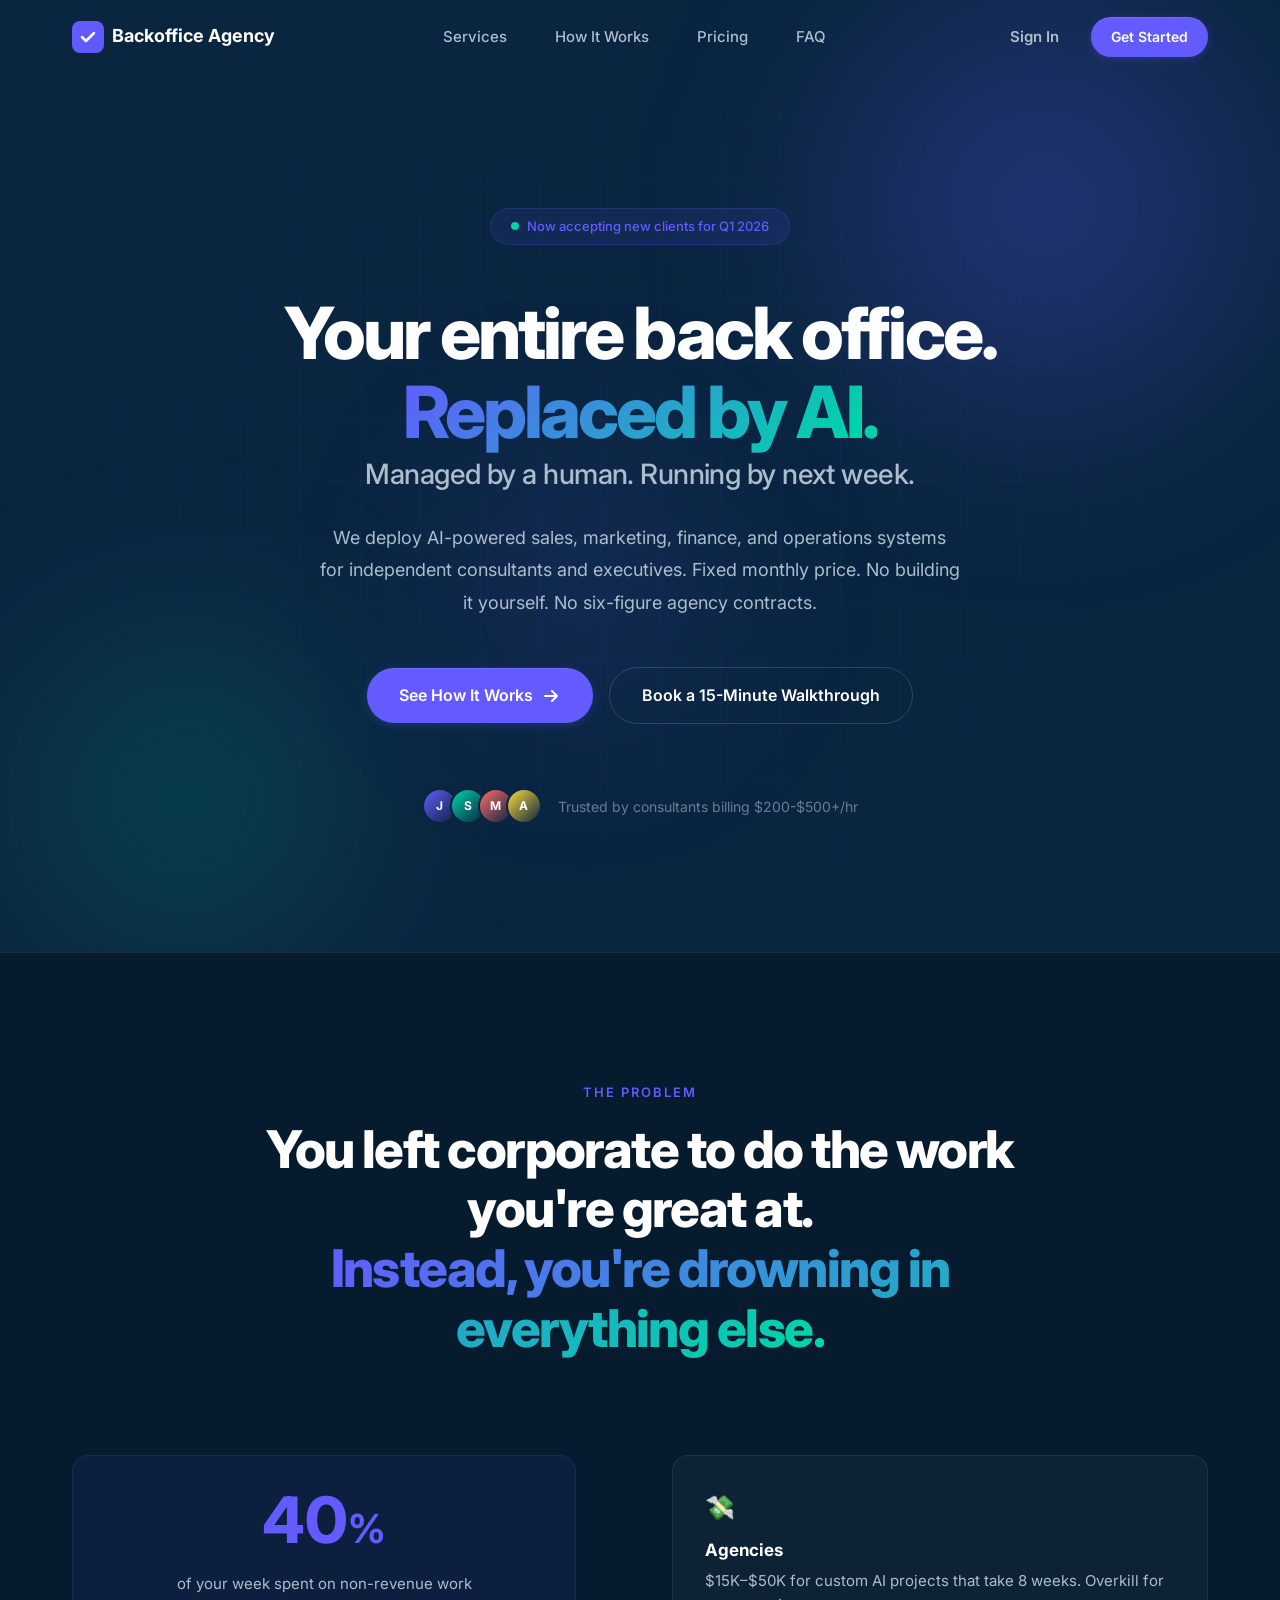
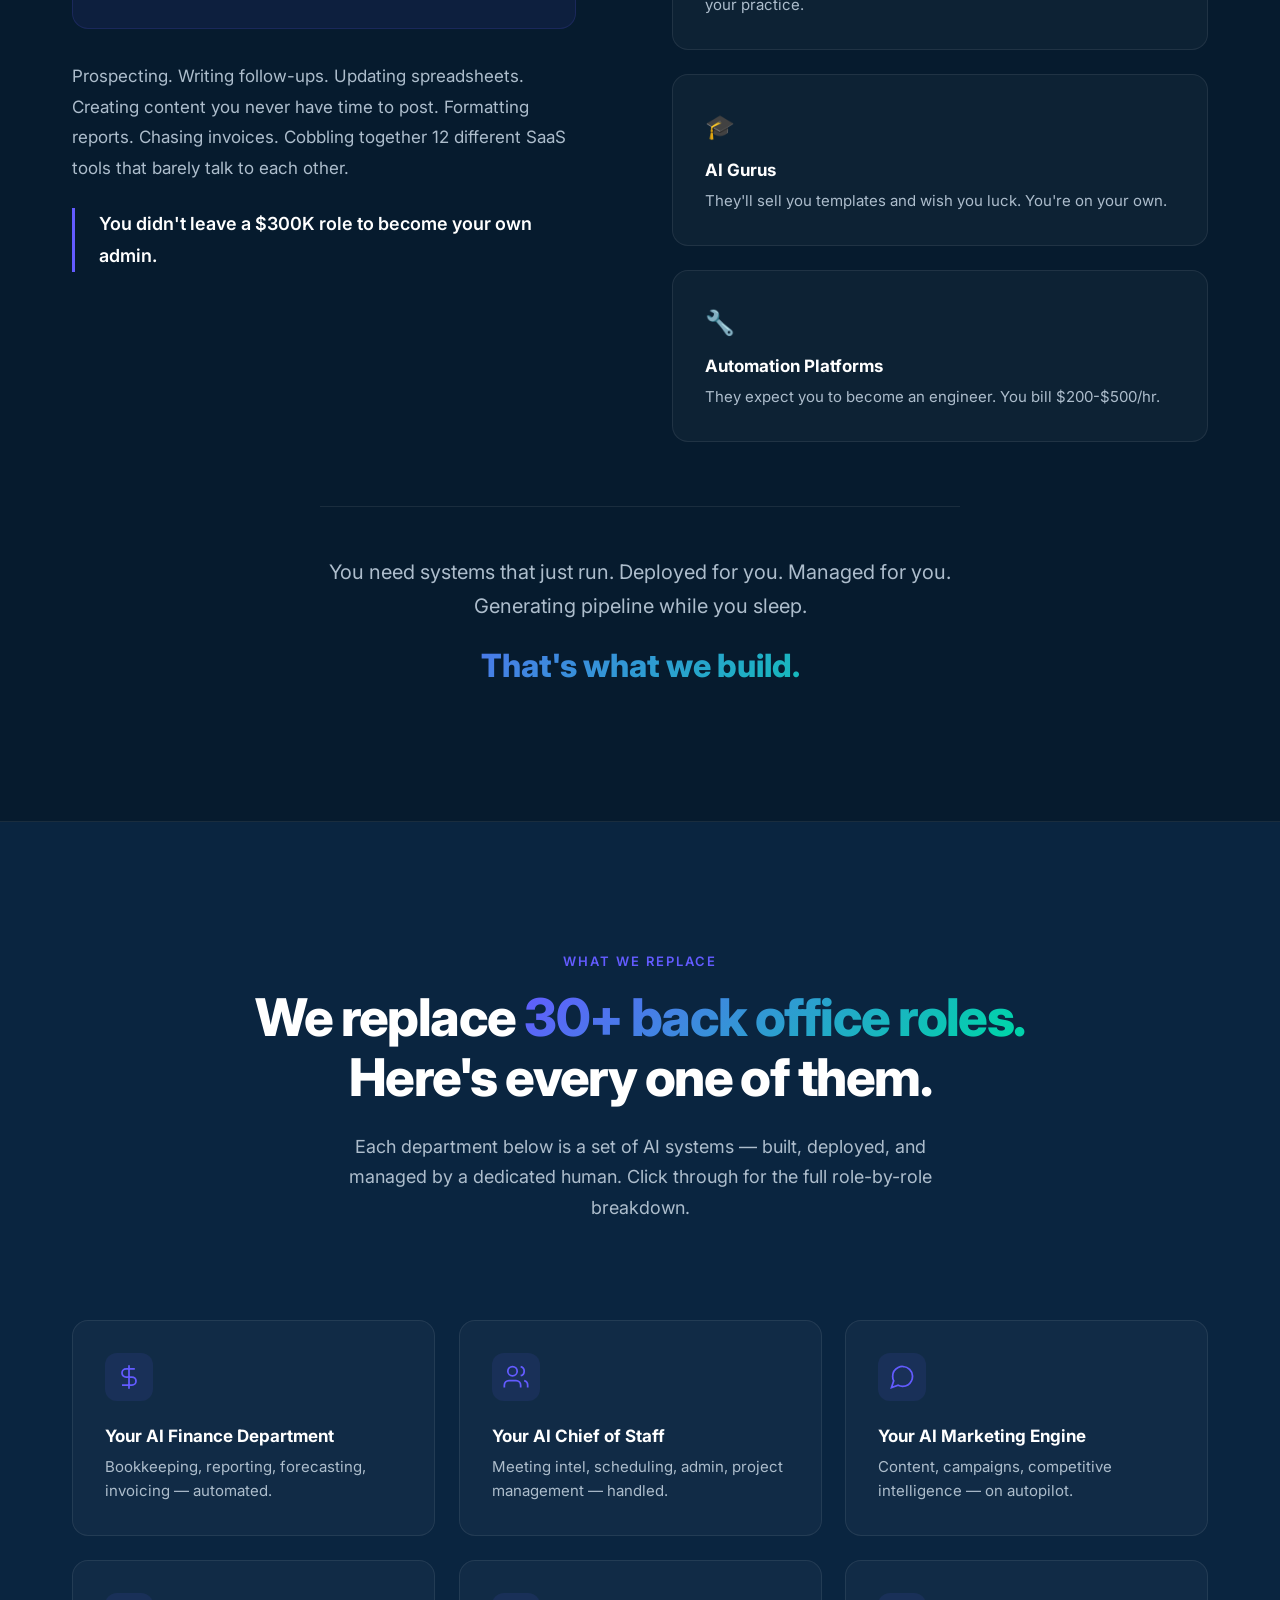
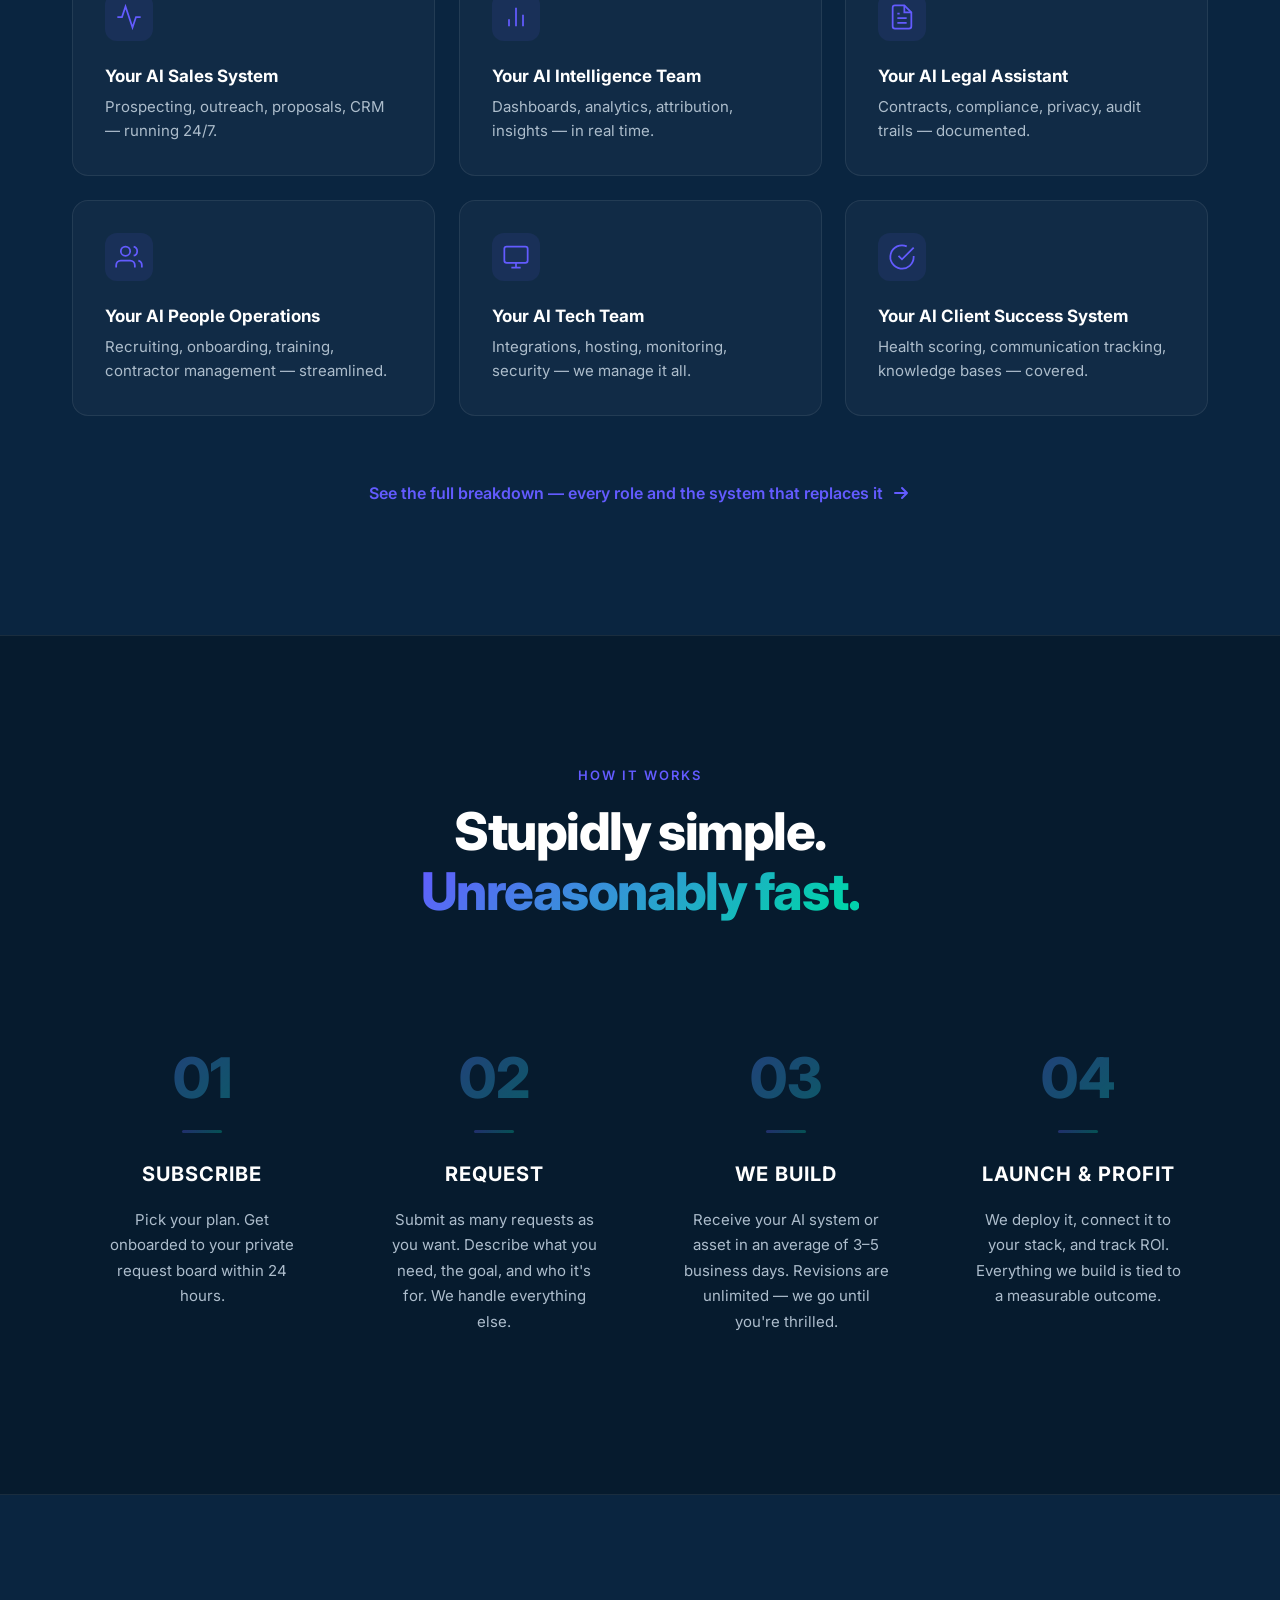
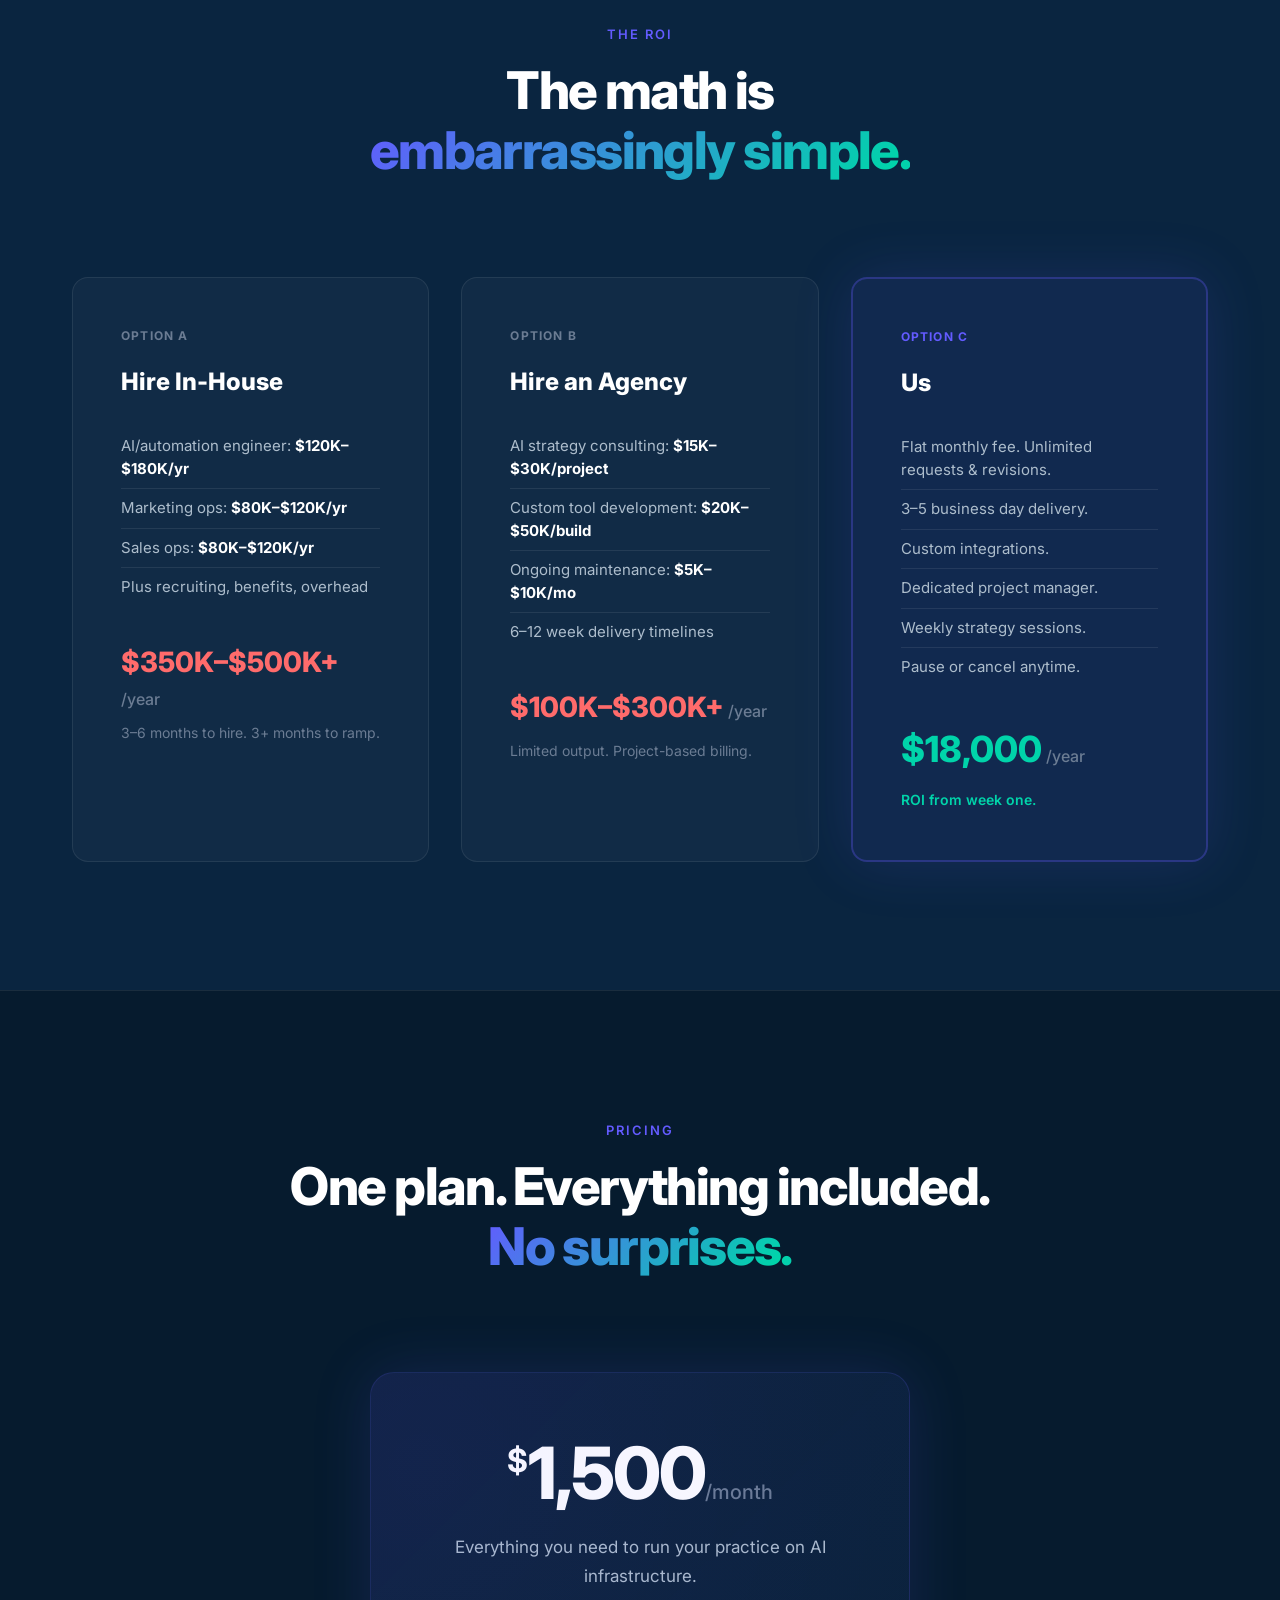
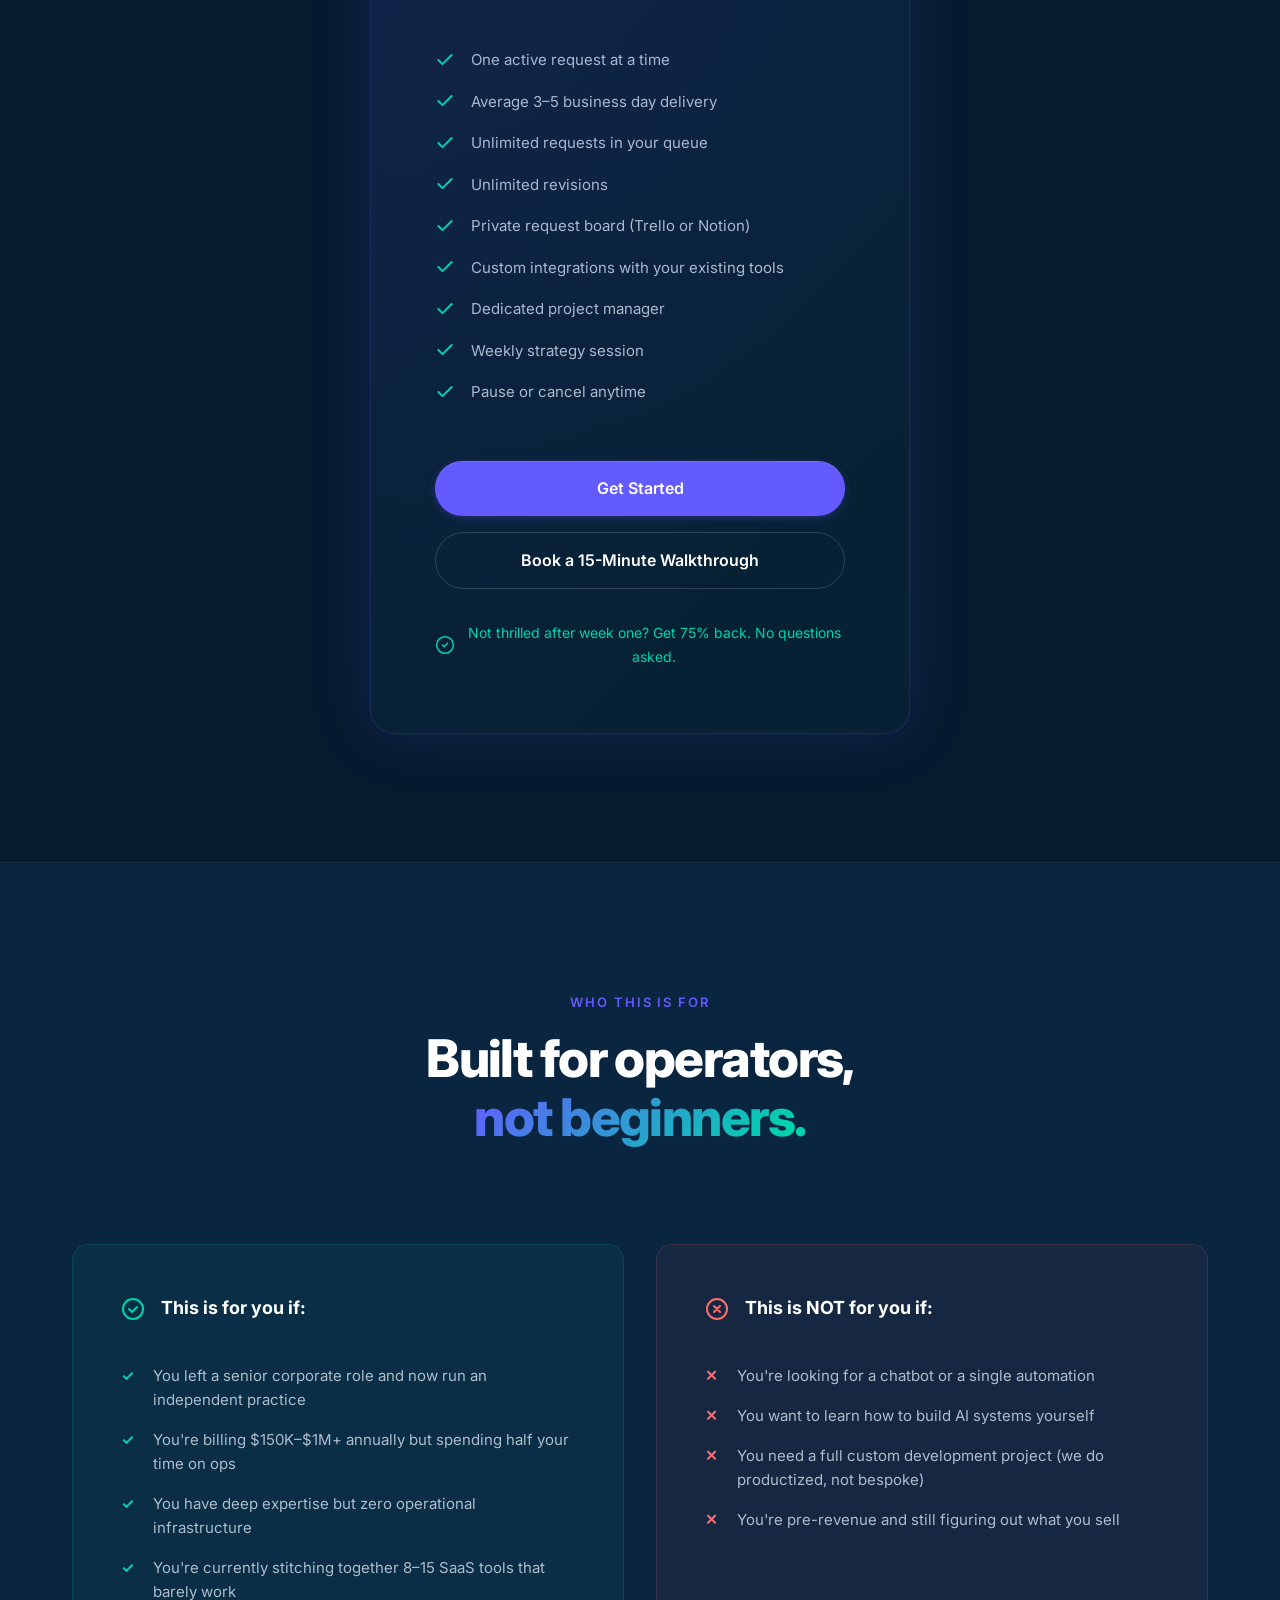
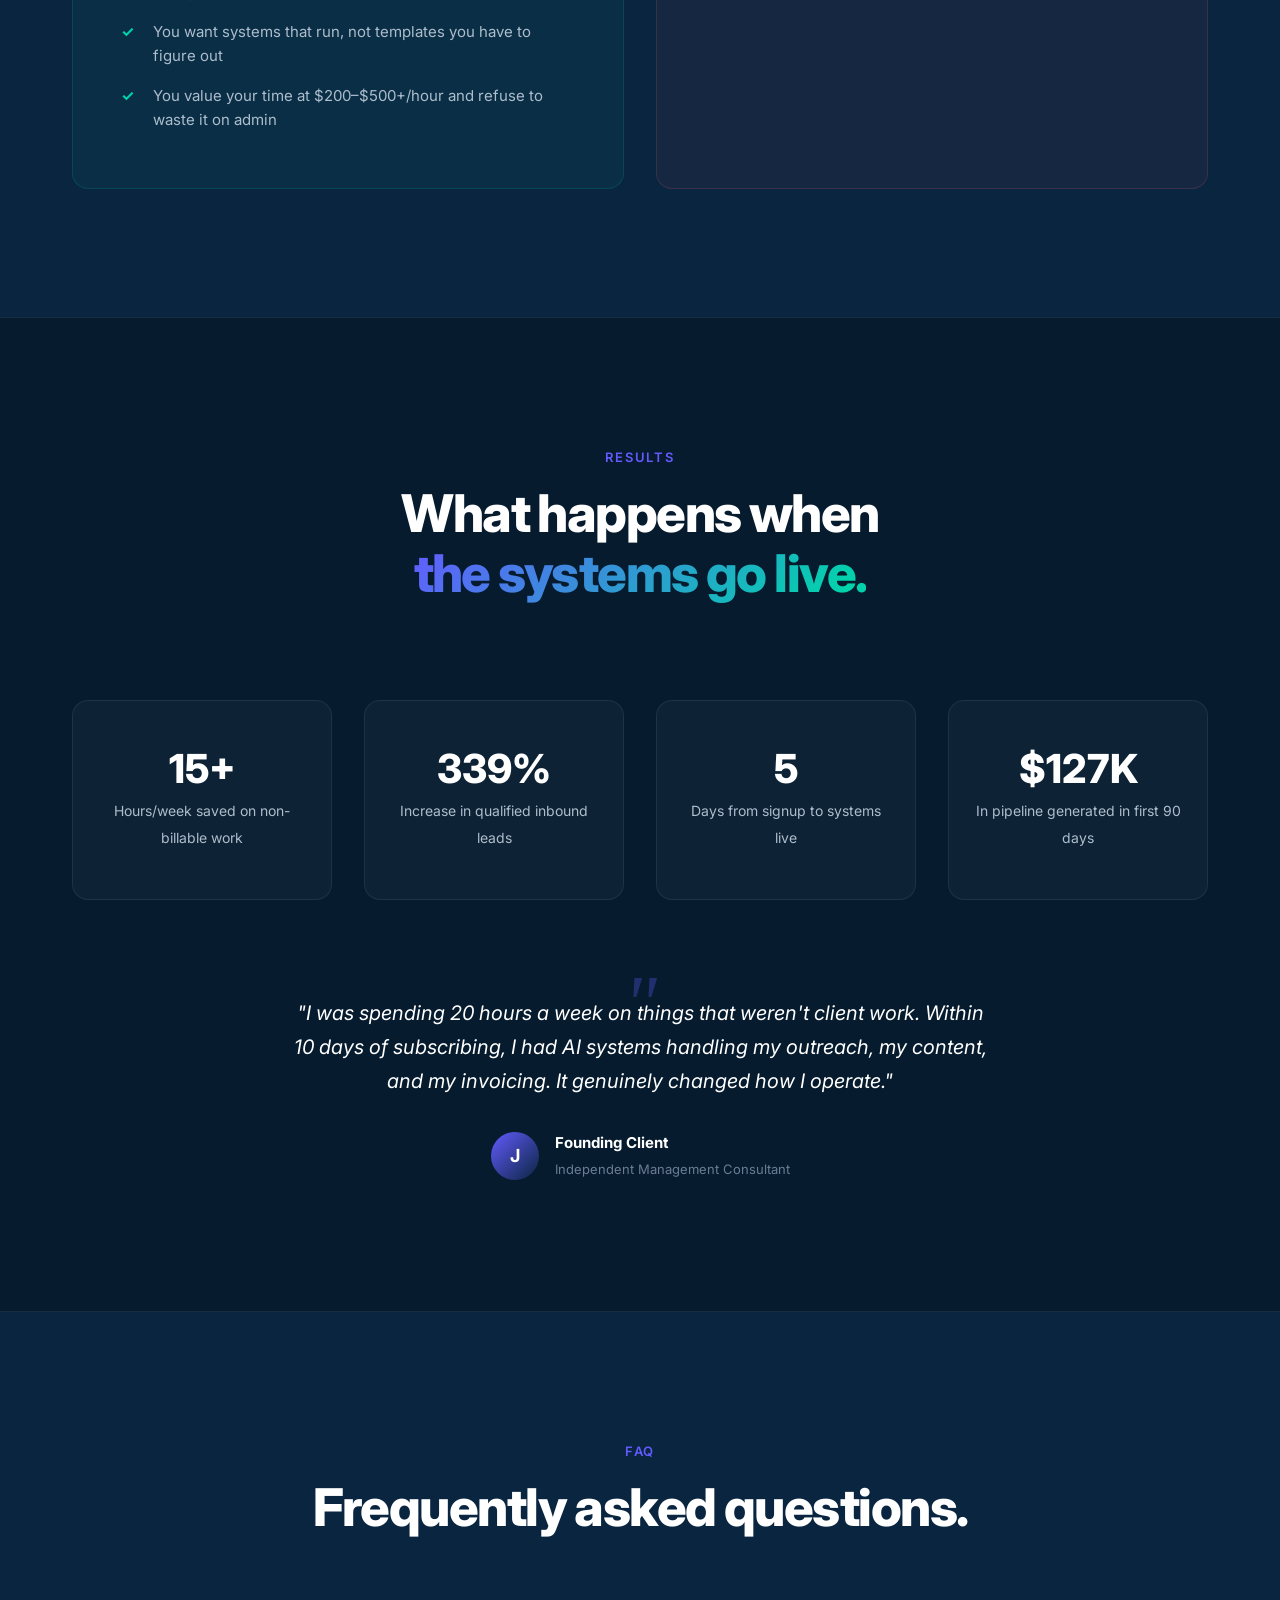
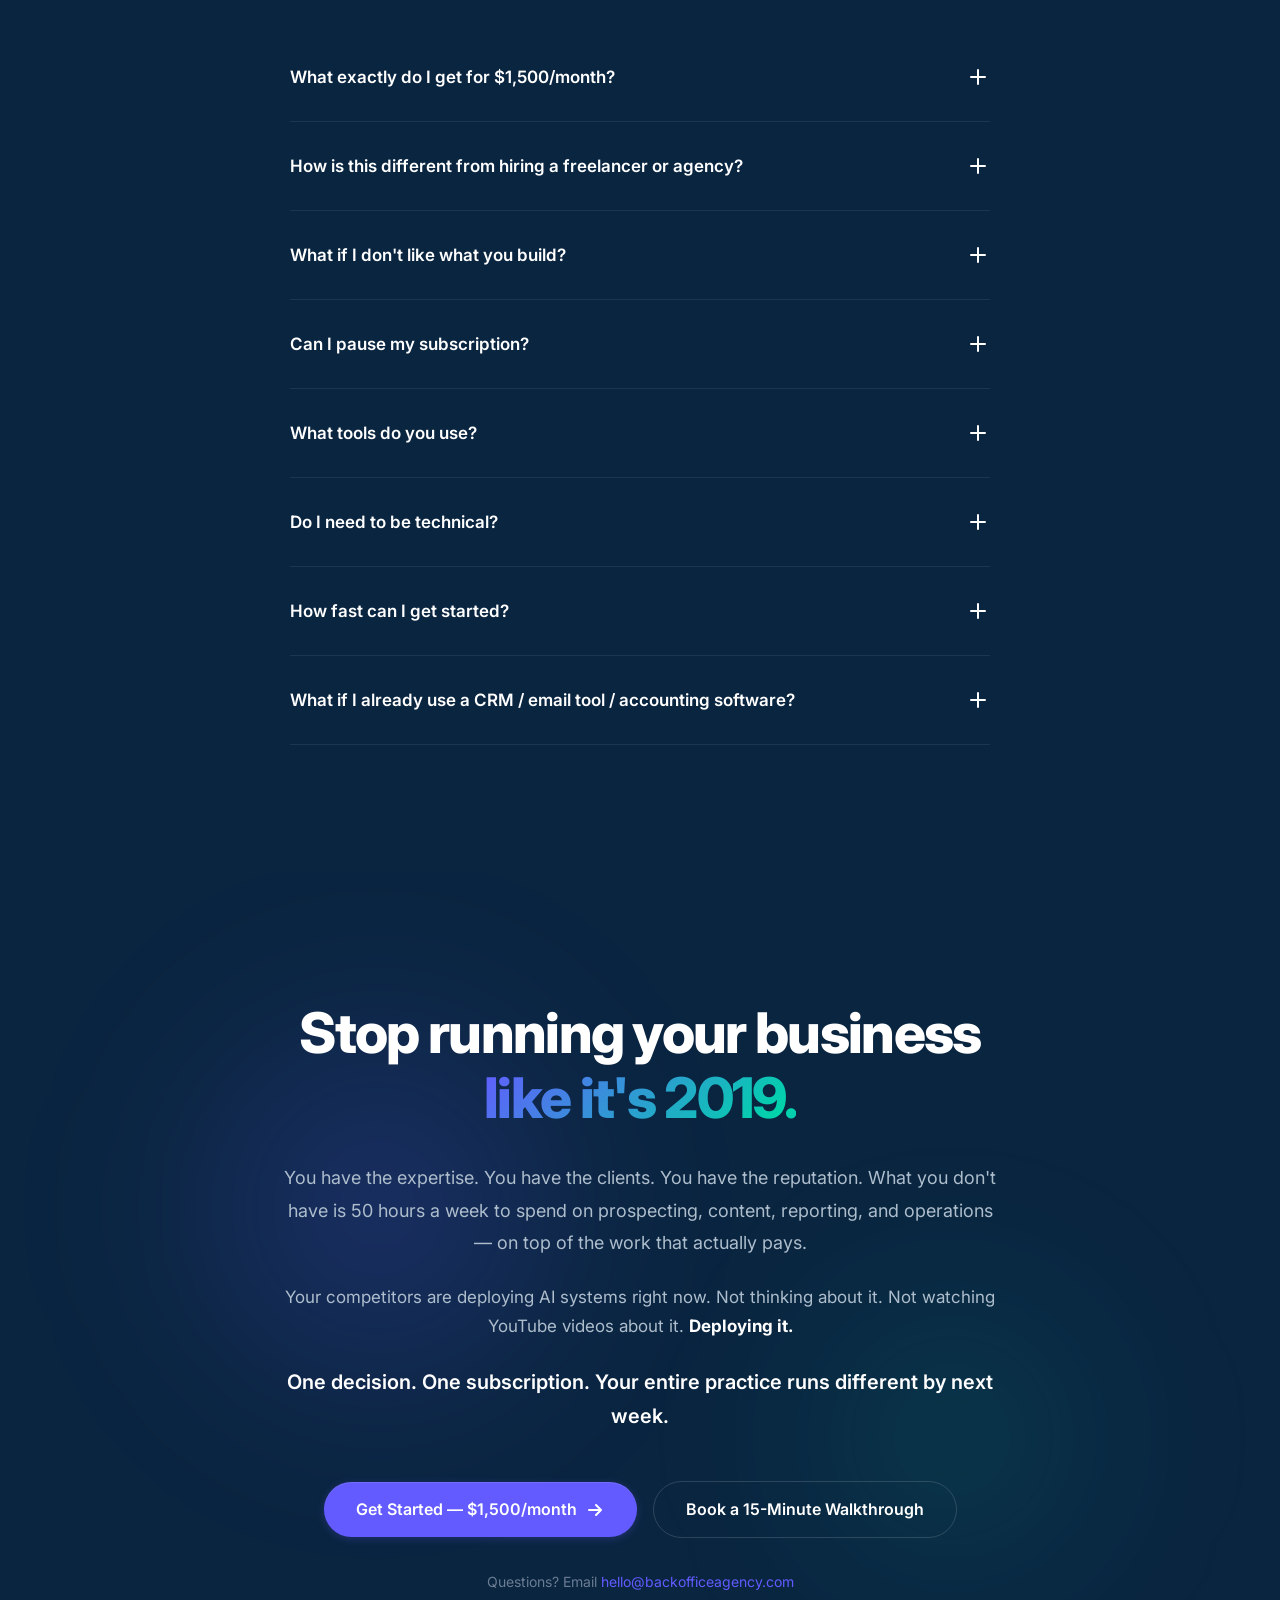
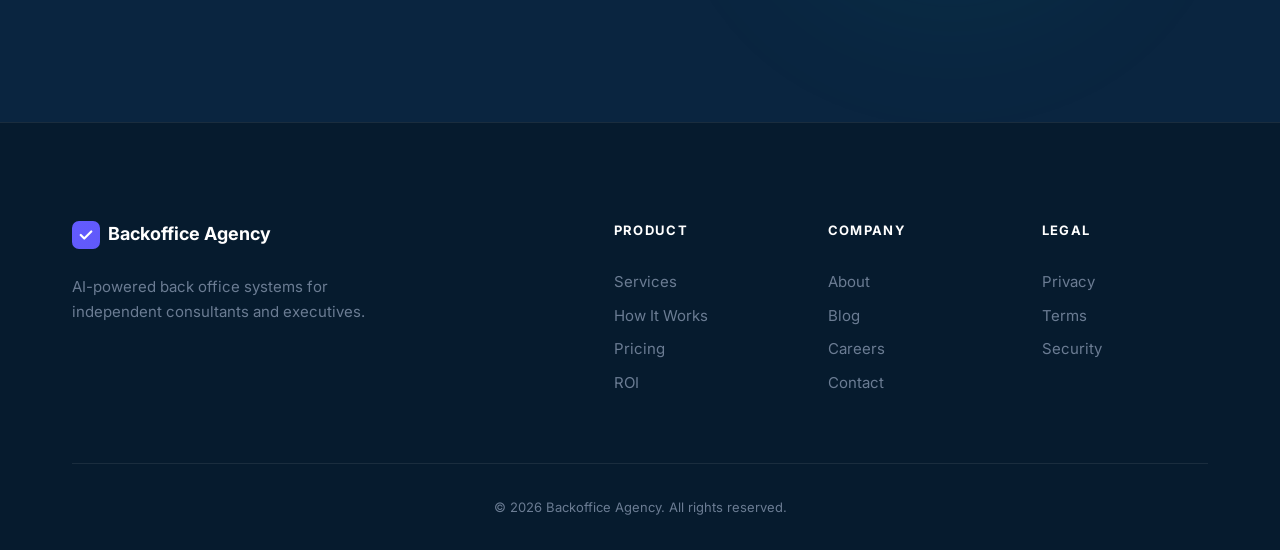
==== index.html @ 5cef92e5 "Initial commit: Backoffice Agency landing page - Stripe-inspired dark design with gradient orbs and " ====
<!DOCTYPE html>
<html lang="en">
<head>
  <meta charset="UTF-8">
  <meta name="viewport" content="width=device-width, initial-scale=1.0">
  <title>Backoffice Agency — Your Entire Back Office, Replaced by AI</title>
  <link rel="stylesheet" href="styles.css">
  <link rel="preconnect" href="https://fonts.googleapis.com">
  <link rel="preconnect" href="https://fonts.gstatic.com" crossorigin>
  <link href="https://fonts.googleapis.com/css2?family=Inter:wght@400;500;600;700;800&display=swap" rel="stylesheet">
</head>
<body>

  <!-- ═══════════════════════════════════════════════════════════════════ -->
  <!-- NAVIGATION                                                        -->
  <!-- ═══════════════════════════════════════════════════════════════════ -->
  <nav class="navbar" id="navbar">
    <div class="nav-inner">
      <a href="#" class="logo">
        <svg width="32" height="32" viewBox="0 0 32 32" fill="none">
          <rect width="32" height="32" rx="8" fill="url(#logoGrad)"/>
          <path d="M10 16L14 20L22 12" stroke="white" stroke-width="2.5" stroke-linecap="round" stroke-linejoin="round"/>
          <defs>
            <linearGradient id="logoGrad" x1="0" y1="0" x2="32" y2="32">
              <stop stop-color="#635BFF"/>
              <stop offset="1" stop-color="#0A2540"/>
            </linearGradient>
          </defs>
        </svg>
        <span>Backoffice Agency</span>
      </a>
      <div class="nav-links">
        <a href="#what-we-replace">Services</a>
        <a href="#how-it-works">How It Works</a>
        <a href="#pricing">Pricing</a>
        <a href="#faq">FAQ</a>
      </div>
      <div class="nav-cta">
        <a href="#pricing" class="btn btn-ghost">Sign In</a>
        <a href="#pricing" class="btn btn-primary btn-sm">Get Started</a>
      </div>
      <button class="mobile-menu-btn" id="mobileMenuBtn" aria-label="Toggle menu">
        <span></span><span></span><span></span>
      </button>
    </div>
    <!-- Mobile menu -->
    <div class="mobile-menu" id="mobileMenu">
      <a href="#what-we-replace">Services</a>
      <a href="#how-it-works">How It Works</a>
      <a href="#pricing">Pricing</a>
      <a href="#faq">FAQ</a>
      <a href="#pricing" class="btn btn-primary" style="margin-top:1rem;text-align:center;">Get Started</a>
    </div>
  </nav>

  <!-- ═══════════════════════════════════════════════════════════════════ -->
  <!-- HERO                                                               -->
  <!-- ═══════════════════════════════════════════════════════════════════ -->
  <section class="hero" id="hero">
    <div class="hero-bg">
      <div class="gradient-orb orb-1"></div>
      <div class="gradient-orb orb-2"></div>
      <div class="gradient-orb orb-3"></div>
      <div class="hero-grid"></div>
    </div>
    <div class="container hero-content">
      <div class="hero-badge fade-up">
        <span class="badge-dot"></span>
        Now accepting new clients for Q1 2026
      </div>
      <h1 class="hero-headline fade-up delay-1">
        Your entire back office.<br>
        <span class="gradient-text">Replaced by AI.</span><br>
        <span class="hero-subline">Managed by a human. Running by next week.</span>
      </h1>
      <p class="hero-description fade-up delay-2">
        We deploy AI-powered sales, marketing, finance, and operations systems
        for independent consultants and executives. Fixed monthly price.
        No building it yourself. No six-figure agency contracts.
      </p>
      <div class="hero-ctas fade-up delay-3">
        <a href="#how-it-works" class="btn btn-primary btn-lg">
          See How It Works
          <svg width="20" height="20" viewBox="0 0 20 20" fill="none"><path d="M4 10H16M16 10L11 5M16 10L11 15" stroke="currentColor" stroke-width="2" stroke-linecap="round" stroke-linejoin="round"/></svg>
        </a>
        <a href="#" class="btn btn-outline btn-lg">
          Book a 15-Minute Walkthrough
        </a>
      </div>
      <div class="hero-proof fade-up delay-4">
        <div class="avatar-stack">
          <div class="avatar" style="background: linear-gradient(135deg, #635BFF, #0A2540);">J</div>
          <div class="avatar" style="background: linear-gradient(135deg, #00D4AA, #0A2540);">S</div>
          <div class="avatar" style="background: linear-gradient(135deg, #FF6B6B, #0A2540);">M</div>
          <div class="avatar" style="background: linear-gradient(135deg, #FFD93D, #0A2540);">A</div>
        </div>
        <span>Trusted by consultants billing $200-$500+/hr</span>
      </div>
    </div>
  </section>

  <!-- ═══════════════════════════════════════════════════════════════════ -->
  <!-- PROBLEM                                                            -->
  <!-- ═══════════════════════════════════════════════════════════════════ -->
  <section class="section problem-section" id="problem">
    <div class="container">
      <div class="section-header">
        <p class="section-label fade-up">The Problem</p>
        <h2 class="section-title fade-up delay-1">
          You left corporate to do the work you're great at.<br>
          <span class="gradient-text">Instead, you're drowning in everything else.</span>
        </h2>
      </div>
      <div class="problem-grid">
        <div class="problem-main fade-up delay-2">
          <div class="stat-callout">
            <span class="stat-number" data-target="40">0</span><span class="stat-suffix">%</span>
            <span class="stat-label">of your week spent on non-revenue work</span>
          </div>
          <p>
            Prospecting. Writing follow-ups. Updating spreadsheets. Creating content
            you never have time to post. Formatting reports. Chasing invoices.
            Cobbling together 12 different SaaS tools that barely talk to each other.
          </p>
          <p class="highlight-text">
            You didn't leave a $300K role to become your own admin.
          </p>
        </div>
        <div class="problem-cards">
          <div class="problem-card fade-up delay-2">
            <div class="problem-card-icon">💸</div>
            <h3>Agencies</h3>
            <p>$15K–$50K for custom AI projects that take 8 weeks. Overkill for your practice.</p>
          </div>
          <div class="problem-card fade-up delay-3">
            <div class="problem-card-icon">🎓</div>
            <h3>AI Gurus</h3>
            <p>They'll sell you templates and wish you luck. You're on your own.</p>
          </div>
          <div class="problem-card fade-up delay-4">
            <div class="problem-card-icon">🔧</div>
            <h3>Automation Platforms</h3>
            <p>They expect you to become an engineer. You bill $200-$500/hr.</p>
          </div>
        </div>
      </div>
      <div class="problem-solution fade-up">
        <p>
          You need systems that just run. Deployed for you. Managed for you.
          Generating pipeline while you sleep.
        </p>
        <p class="gradient-text solution-tagline">That's what we build.</p>
      </div>
    </div>
  </section>

  <!-- ═══════════════════════════════════════════════════════════════════ -->
  <!-- WHAT WE REPLACE                                                    -->
  <!-- ═══════════════════════════════════════════════════════════════════ -->
  <section class="section replace-section" id="what-we-replace">
    <div class="container">
      <div class="section-header">
        <p class="section-label fade-up">What We Replace</p>
        <h2 class="section-title fade-up delay-1">
          We replace <span class="gradient-text">30+ back office roles.</span><br>
          Here's every one of them.
        </h2>
        <p class="section-subtitle fade-up delay-2">
          Each department below is a set of AI systems — built, deployed, and
          managed by a dedicated human. Click through for the full role-by-role breakdown.
        </p>
      </div>
      <div class="departments-grid">

        <div class="dept-card fade-up" data-tilt>
          <div class="dept-card-glow"></div>
          <div class="dept-icon">
            <svg width="28" height="28" viewBox="0 0 24 24" fill="none" stroke="currentColor" stroke-width="1.5"><path d="M12 2v20M17 5H9.5a3.5 3.5 0 000 7h5a3.5 3.5 0 010 7H6"/></svg>
          </div>
          <h3>Your AI Finance Department</h3>
          <p>Bookkeeping, reporting, forecasting, invoicing — automated.</p>
          <span class="dept-arrow">→</span>
        </div>

        <div class="dept-card fade-up" data-tilt>
          <div class="dept-card-glow"></div>
          <div class="dept-icon">
            <svg width="28" height="28" viewBox="0 0 24 24" fill="none" stroke="currentColor" stroke-width="1.5"><path d="M16 21v-2a4 4 0 00-4-4H6a4 4 0 00-4 4v2"/><circle cx="9" cy="7" r="4"/><path d="M22 21v-2a4 4 0 00-3-3.87M16 3.13a4 4 0 010 7.75"/></svg>
          </div>
          <h3>Your AI Chief of Staff</h3>
          <p>Meeting intel, scheduling, admin, project management — handled.</p>
          <span class="dept-arrow">→</span>
        </div>

        <div class="dept-card fade-up" data-tilt>
          <div class="dept-card-glow"></div>
          <div class="dept-icon">
            <svg width="28" height="28" viewBox="0 0 24 24" fill="none" stroke="currentColor" stroke-width="1.5"><path d="M21 11.5a8.38 8.38 0 01-.9 3.8 8.5 8.5 0 01-7.6 4.7 8.38 8.38 0 01-3.8-.9L3 21l1.9-5.7a8.38 8.38 0 01-.9-3.8 8.5 8.5 0 014.7-7.6 8.38 8.38 0 013.8-.9h.5a8.48 8.48 0 018 8v.5z"/></svg>
          </div>
          <h3>Your AI Marketing Engine</h3>
          <p>Content, campaigns, competitive intelligence — on autopilot.</p>
          <span class="dept-arrow">→</span>
        </div>

        <div class="dept-card fade-up" data-tilt>
          <div class="dept-card-glow"></div>
          <div class="dept-icon">
            <svg width="28" height="28" viewBox="0 0 24 24" fill="none" stroke="currentColor" stroke-width="1.5"><path d="M22 12h-4l-3 9L9 3l-3 9H2"/></svg>
          </div>
          <h3>Your AI Sales System</h3>
          <p>Prospecting, outreach, proposals, CRM — running 24/7.</p>
          <span class="dept-arrow">→</span>
        </div>

        <div class="dept-card fade-up" data-tilt>
          <div class="dept-card-glow"></div>
          <div class="dept-icon">
            <svg width="28" height="28" viewBox="0 0 24 24" fill="none" stroke="currentColor" stroke-width="1.5"><path d="M18 20V10M12 20V4M6 20v-6"/></svg>
          </div>
          <h3>Your AI Intelligence Team</h3>
          <p>Dashboards, analytics, attribution, insights — in real time.</p>
          <span class="dept-arrow">→</span>
        </div>

        <div class="dept-card fade-up" data-tilt>
          <div class="dept-card-glow"></div>
          <div class="dept-icon">
            <svg width="28" height="28" viewBox="0 0 24 24" fill="none" stroke="currentColor" stroke-width="1.5"><path d="M14 2H6a2 2 0 00-2 2v16a2 2 0 002 2h12a2 2 0 002-2V8z"/><path d="M14 2v6h6M16 13H8M16 17H8M10 9H8"/></svg>
          </div>
          <h3>Your AI Legal Assistant</h3>
          <p>Contracts, compliance, privacy, audit trails — documented.</p>
          <span class="dept-arrow">→</span>
        </div>

        <div class="dept-card fade-up" data-tilt>
          <div class="dept-card-glow"></div>
          <div class="dept-icon">
            <svg width="28" height="28" viewBox="0 0 24 24" fill="none" stroke="currentColor" stroke-width="1.5"><path d="M17 21v-2a4 4 0 00-4-4H5a4 4 0 00-4 4v2"/><circle cx="9" cy="7" r="4"/><path d="M23 21v-2a4 4 0 00-3-3.87M16 3.13a4 4 0 010 7.75"/></svg>
          </div>
          <h3>Your AI People Operations</h3>
          <p>Recruiting, onboarding, training, contractor management — streamlined.</p>
          <span class="dept-arrow">→</span>
        </div>

        <div class="dept-card fade-up" data-tilt>
          <div class="dept-card-glow"></div>
          <div class="dept-icon">
            <svg width="28" height="28" viewBox="0 0 24 24" fill="none" stroke="currentColor" stroke-width="1.5"><rect x="2" y="3" width="20" height="14" rx="2" ry="2"/><path d="M8 21h8M12 17v4"/></svg>
          </div>
          <h3>Your AI Tech Team</h3>
          <p>Integrations, hosting, monitoring, security — we manage it all.</p>
          <span class="dept-arrow">→</span>
        </div>

        <div class="dept-card fade-up" data-tilt>
          <div class="dept-card-glow"></div>
          <div class="dept-icon">
            <svg width="28" height="28" viewBox="0 0 24 24" fill="none" stroke="currentColor" stroke-width="1.5"><path d="M22 11.08V12a10 10 0 11-5.93-9.14"/><path d="M22 4L12 14.01l-3-3"/></svg>
          </div>
          <h3>Your AI Client Success System</h3>
          <p>Health scoring, communication tracking, knowledge bases — covered.</p>
          <span class="dept-arrow">→</span>
        </div>
      </div>
      <div class="section-cta fade-up">
        <a href="#" class="link-arrow">
          See the full breakdown — every role and the system that replaces it
          <svg width="20" height="20" viewBox="0 0 20 20" fill="none"><path d="M4 10H16M16 10L11 5M16 10L11 15" stroke="currentColor" stroke-width="2" stroke-linecap="round" stroke-linejoin="round"/></svg>
        </a>
      </div>
    </div>
  </section>

  <!-- ═══════════════════════════════════════════════════════════════════ -->
  <!-- HOW IT WORKS                                                       -->
  <!-- ═══════════════════════════════════════════════════════════════════ -->
  <section class="section how-section" id="how-it-works">
    <div class="container">
      <div class="section-header">
        <p class="section-label fade-up">How It Works</p>
        <h2 class="section-title fade-up delay-1">
          Stupidly simple.<br>
          <span class="gradient-text">Unreasonably fast.</span>
        </h2>
      </div>
      <div class="steps-grid">
        <div class="step-card fade-up">
          <div class="step-number">01</div>
          <div class="step-line"></div>
          <h3>Subscribe</h3>
          <p>Pick your plan. Get onboarded to your private request board within 24 hours.</p>
        </div>
        <div class="step-card fade-up delay-1">
          <div class="step-number">02</div>
          <div class="step-line"></div>
          <h3>Request</h3>
          <p>Submit as many requests as you want. Describe what you need, the goal, and who it's for. We handle everything else.</p>
        </div>
        <div class="step-card fade-up delay-2">
          <div class="step-number">03</div>
          <div class="step-line"></div>
          <h3>We Build</h3>
          <p>Receive your AI system or asset in an average of 3–5 business days. Revisions are unlimited — we go until you're thrilled.</p>
        </div>
        <div class="step-card fade-up delay-3">
          <div class="step-number">04</div>
          <div class="step-line"></div>
          <h3>Launch &amp; Profit</h3>
          <p>We deploy it, connect it to your stack, and track ROI. Everything we build is tied to a measurable outcome.</p>
        </div>
      </div>
    </div>
  </section>

  <!-- ═══════════════════════════════════════════════════════════════════ -->
  <!-- ROI COMPARISON                                                     -->
  <!-- ═══════════════════════════════════════════════════════════════════ -->
  <section class="section roi-section" id="roi">
    <div class="container">
      <div class="section-header">
        <p class="section-label fade-up">The ROI</p>
        <h2 class="section-title fade-up delay-1">
          The math is<br>
          <span class="gradient-text">embarrassingly simple.</span>
        </h2>
      </div>
      <div class="comparison-grid">

        <div class="comparison-card card-bad fade-up">
          <div class="comparison-tag">Option A</div>
          <h3>Hire In-House</h3>
          <ul>
            <li>AI/automation engineer: <strong>$120K–$180K/yr</strong></li>
            <li>Marketing ops: <strong>$80K–$120K/yr</strong></li>
            <li>Sales ops: <strong>$80K–$120K/yr</strong></li>
            <li>Plus recruiting, benefits, overhead</li>
          </ul>
          <div class="comparison-total">
            <span class="comparison-price">$350K–$500K+</span>
            <span class="comparison-period">/year</span>
          </div>
          <p class="comparison-timeline">3–6 months to hire. 3+ months to ramp.</p>
        </div>

        <div class="comparison-card card-bad fade-up delay-1">
          <div class="comparison-tag">Option B</div>
          <h3>Hire an Agency</h3>
          <ul>
            <li>AI strategy consulting: <strong>$15K–$30K/project</strong></li>
            <li>Custom tool development: <strong>$20K–$50K/build</strong></li>
            <li>Ongoing maintenance: <strong>$5K–$10K/mo</strong></li>
            <li>6–12 week delivery timelines</li>
          </ul>
          <div class="comparison-total">
            <span class="comparison-price">$100K–$300K+</span>
            <span class="comparison-period">/year</span>
          </div>
          <p class="comparison-timeline">Limited output. Project-based billing.</p>
        </div>

        <div class="comparison-card card-good fade-up delay-2">
          <div class="comparison-tag tag-highlight">Option C</div>
          <h3>Us</h3>
          <ul>
            <li>Flat monthly fee. Unlimited requests &amp; revisions.</li>
            <li>3–5 business day delivery.</li>
            <li>Custom integrations.</li>
            <li>Dedicated project manager.</li>
            <li>Weekly strategy sessions.</li>
            <li>Pause or cancel anytime.</li>
          </ul>
          <div class="comparison-total">
            <span class="comparison-price highlight-price">$18,000</span>
            <span class="comparison-period">/year</span>
          </div>
          <p class="comparison-timeline good-timeline">ROI from week one.</p>
        </div>

      </div>
    </div>
  </section>

  <!-- ═══════════════════════════════════════════════════════════════════ -->
  <!-- PRICING                                                            -->
  <!-- ═══════════════════════════════════════════════════════════════════ -->
  <section class="section pricing-section" id="pricing">
    <div class="container">
      <div class="section-header">
        <p class="section-label fade-up">Pricing</p>
        <h2 class="section-title fade-up delay-1">
          One plan. Everything included.<br>
          <span class="gradient-text">No surprises.</span>
        </h2>
      </div>
      <div class="pricing-card-wrapper fade-up delay-2">
        <div class="pricing-card">
          <div class="pricing-card-glow"></div>
          <div class="pricing-amount">
            <span class="currency">$</span><span class="price">1,500</span><span class="period">/month</span>
          </div>
          <p class="pricing-desc">Everything you need to run your practice on AI infrastructure.</p>
          <ul class="pricing-features">
            <li>
              <svg width="20" height="20" viewBox="0 0 20 20" fill="none"><path d="M16.667 5L7.5 14.167 3.333 10" stroke="#00D4AA" stroke-width="2" stroke-linecap="round" stroke-linejoin="round"/></svg>
              One active request at a time
            </li>
            <li>
              <svg width="20" height="20" viewBox="0 0 20 20" fill="none"><path d="M16.667 5L7.5 14.167 3.333 10" stroke="#00D4AA" stroke-width="2" stroke-linecap="round" stroke-linejoin="round"/></svg>
              Average 3–5 business day delivery
            </li>
            <li>
              <svg width="20" height="20" viewBox="0 0 20 20" fill="none"><path d="M16.667 5L7.5 14.167 3.333 10" stroke="#00D4AA" stroke-width="2" stroke-linecap="round" stroke-linejoin="round"/></svg>
              Unlimited requests in your queue
            </li>
            <li>
              <svg width="20" height="20" viewBox="0 0 20 20" fill="none"><path d="M16.667 5L7.5 14.167 3.333 10" stroke="#00D4AA" stroke-width="2" stroke-linecap="round" stroke-linejoin="round"/></svg>
              Unlimited revisions
            </li>
            <li>
              <svg width="20" height="20" viewBox="0 0 20 20" fill="none"><path d="M16.667 5L7.5 14.167 3.333 10" stroke="#00D4AA" stroke-width="2" stroke-linecap="round" stroke-linejoin="round"/></svg>
              Private request board (Trello or Notion)
            </li>
            <li>
              <svg width="20" height="20" viewBox="0 0 20 20" fill="none"><path d="M16.667 5L7.5 14.167 3.333 10" stroke="#00D4AA" stroke-width="2" stroke-linecap="round" stroke-linejoin="round"/></svg>
              Custom integrations with your existing tools
            </li>
            <li>
              <svg width="20" height="20" viewBox="0 0 20 20" fill="none"><path d="M16.667 5L7.5 14.167 3.333 10" stroke="#00D4AA" stroke-width="2" stroke-linecap="round" stroke-linejoin="round"/></svg>
              Dedicated project manager
            </li>
            <li>
              <svg width="20" height="20" viewBox="0 0 20 20" fill="none"><path d="M16.667 5L7.5 14.167 3.333 10" stroke="#00D4AA" stroke-width="2" stroke-linecap="round" stroke-linejoin="round"/></svg>
              Weekly strategy session
            </li>
            <li>
              <svg width="20" height="20" viewBox="0 0 20 20" fill="none"><path d="M16.667 5L7.5 14.167 3.333 10" stroke="#00D4AA" stroke-width="2" stroke-linecap="round" stroke-linejoin="round"/></svg>
              Pause or cancel anytime
            </li>
          </ul>
          <div class="pricing-ctas">
            <a href="#" class="btn btn-primary btn-lg btn-full">Get Started</a>
            <a href="#" class="btn btn-outline btn-lg btn-full">Book a 15-Minute Walkthrough</a>
          </div>
          <div class="pricing-guarantee">
            <svg width="20" height="20" viewBox="0 0 20 20" fill="none"><path d="M10 18.333a8.333 8.333 0 100-16.667 8.333 8.333 0 000 16.667z" stroke="#00D4AA" stroke-width="1.5"/><path d="M7.5 10l1.667 1.667L12.5 8.333" stroke="#00D4AA" stroke-width="1.5" stroke-linecap="round" stroke-linejoin="round"/></svg>
            Not thrilled after week one? Get 75% back. No questions asked.
          </div>
        </div>
      </div>
    </div>
  </section>

  <!-- ═══════════════════════════════════════════════════════════════════ -->
  <!-- WHO THIS IS FOR                                                    -->
  <!-- ═══════════════════════════════════════════════════════════════════ -->
  <section class="section who-section" id="who">
    <div class="container">
      <div class="section-header">
        <p class="section-label fade-up">Who This Is For</p>
        <h2 class="section-title fade-up delay-1">
          Built for operators,<br>
          <span class="gradient-text">not beginners.</span>
        </h2>
      </div>
      <div class="who-grid">
        <div class="who-card who-yes fade-up">
          <h3>
            <svg width="24" height="24" viewBox="0 0 24 24" fill="none"><circle cx="12" cy="12" r="10" stroke="#00D4AA" stroke-width="2"/><path d="M8 12l3 3 5-5" stroke="#00D4AA" stroke-width="2" stroke-linecap="round" stroke-linejoin="round"/></svg>
            This is for you if:
          </h3>
          <ul>
            <li>You left a senior corporate role and now run an independent practice</li>
            <li>You're billing $150K–$1M+ annually but spending half your time on ops</li>
            <li>You have deep expertise but zero operational infrastructure</li>
            <li>You're currently stitching together 8–15 SaaS tools that barely work</li>
            <li>You want systems that run, not templates you have to figure out</li>
            <li>You value your time at $200–$500+/hour and refuse to waste it on admin</li>
          </ul>
        </div>
        <div class="who-card who-no fade-up delay-1">
          <h3>
            <svg width="24" height="24" viewBox="0 0 24 24" fill="none"><circle cx="12" cy="12" r="10" stroke="#FF6B6B" stroke-width="2"/><path d="M15 9l-6 6M9 9l6 6" stroke="#FF6B6B" stroke-width="2" stroke-linecap="round" stroke-linejoin="round"/></svg>
            This is NOT for you if:
          </h3>
          <ul>
            <li>You're looking for a chatbot or a single automation</li>
            <li>You want to learn how to build AI systems yourself</li>
            <li>You need a full custom development project (we do productized, not bespoke)</li>
            <li>You're pre-revenue and still figuring out what you sell</li>
          </ul>
        </div>
      </div>
    </div>
  </section>

  <!-- ═══════════════════════════════════════════════════════════════════ -->
  <!-- SOCIAL PROOF / STATS                                               -->
  <!-- ═══════════════════════════════════════════════════════════════════ -->
  <section class="section proof-section" id="proof">
    <div class="container">
      <div class="section-header">
        <p class="section-label fade-up">Results</p>
        <h2 class="section-title fade-up delay-1">
          What happens when<br>
          <span class="gradient-text">the systems go live.</span>
        </h2>
      </div>
      <div class="stats-grid">
        <div class="stat-card fade-up">
          <span class="stat-value"><span data-target="15">0</span>+</span>
          <span class="stat-desc">Hours/week saved on non-billable work</span>
        </div>
        <div class="stat-card fade-up delay-1">
          <span class="stat-value"><span data-target="340">0</span>%</span>
          <span class="stat-desc">Increase in qualified inbound leads</span>
        </div>
        <div class="stat-card fade-up delay-2">
          <span class="stat-value"><span data-target="5">0</span></span>
          <span class="stat-desc">Days from signup to systems live</span>
        </div>
        <div class="stat-card fade-up delay-3">
          <span class="stat-value">$<span data-target="127">0</span>K</span>
          <span class="stat-desc">In pipeline generated in first 90 days</span>
        </div>
      </div>
      <div class="testimonial fade-up">
        <blockquote>
          "I was spending 20 hours a week on things that weren't client work. Within 10 days of subscribing, I had AI systems handling my outreach, my content, and my invoicing. It genuinely changed how I operate."
        </blockquote>
        <div class="testimonial-author">
          <div class="testimonial-avatar" style="background: linear-gradient(135deg, #635BFF, #0A2540);">J</div>
          <div>
            <strong>Founding Client</strong>
            <span>Independent Management Consultant</span>
          </div>
        </div>
      </div>
    </div>
  </section>

  <!-- ═══════════════════════════════════════════════════════════════════ -->
  <!-- FAQ                                                                -->
  <!-- ═══════════════════════════════════════════════════════════════════ -->
  <section class="section faq-section" id="faq">
    <div class="container container-narrow">
      <div class="section-header">
        <p class="section-label fade-up">FAQ</p>
        <h2 class="section-title fade-up delay-1">
          Frequently asked questions.
        </h2>
      </div>
      <div class="faq-list">

        <div class="faq-item fade-up">
          <button class="faq-question" aria-expanded="false">
            <span>What exactly do I get for $1,500/month?</span>
            <svg class="faq-icon" width="24" height="24" viewBox="0 0 24 24" fill="none"><path d="M12 5v14M5 12h14" stroke="currentColor" stroke-width="2" stroke-linecap="round"/></svg>
          </button>
          <div class="faq-answer">
            <p>Unlimited AI system requests, built and deployed for your business. You submit requests through a private board. We build one at a time, averaging 3–5 business days per deliverable, with unlimited revisions. You also get a dedicated project manager and weekly strategy calls.</p>
          </div>
        </div>

        <div class="faq-item fade-up">
          <button class="faq-question" aria-expanded="false">
            <span>How is this different from hiring a freelancer or agency?</span>
            <svg class="faq-icon" width="24" height="24" viewBox="0 0 24 24" fill="none"><path d="M12 5v14M5 12h14" stroke="currentColor" stroke-width="2" stroke-linecap="round"/></svg>
          </button>
          <div class="faq-answer">
            <p>Freelancers and agencies charge $15K–$50K per project and take 6–12 weeks. We deploy pre-built, battle-tested systems configured to your business in days. Fixed monthly cost, not project-based billing. And you get unlimited requests — not a single deliverable.</p>
          </div>
        </div>

        <div class="faq-item fade-up">
          <button class="faq-question" aria-expanded="false">
            <span>What if I don't like what you build?</span>
            <svg class="faq-icon" width="24" height="24" viewBox="0 0 24 24" fill="none"><path d="M12 5v14M5 12h14" stroke="currentColor" stroke-width="2" stroke-linecap="round"/></svg>
          </button>
          <div class="faq-answer">
            <p>Revisions are unlimited. We iterate until you're happy. And if you're not satisfied after your first week, we'll refund 75% with no questions asked.</p>
          </div>
        </div>

        <div class="faq-item fade-up">
          <button class="faq-question" aria-expanded="false">
            <span>Can I pause my subscription?</span>
            <svg class="faq-icon" width="24" height="24" viewBox="0 0 24 24" fill="none"><path d="M12 5v14M5 12h14" stroke="currentColor" stroke-width="2" stroke-linecap="round"/></svg>
          </button>
          <div class="faq-answer">
            <p>Yes. Pause anytime if you're between projects or taking time off. Your systems stay configured. Unpause when you're ready.</p>
          </div>
        </div>

        <div class="faq-item fade-up">
          <button class="faq-question" aria-expanded="false">
            <span>What tools do you use?</span>
            <svg class="faq-icon" width="24" height="24" viewBox="0 0 24 24" fill="none"><path d="M12 5v14M5 12h14" stroke="currentColor" stroke-width="2" stroke-linecap="round"/></svg>
          </button>
          <div class="faq-answer">
            <p>Our stack includes n8n, Claude, GPT-4o, Apollo, Gamma, HubSpot, Airtable, and 20+ other tools depending on what your practice needs. You don't need to learn any of them. We handle everything.</p>
          </div>
        </div>

        <div class="faq-item fade-up">
          <button class="faq-question" aria-expanded="false">
            <span>Do I need to be technical?</span>
            <svg class="faq-icon" width="24" height="24" viewBox="0 0 24 24" fill="none"><path d="M12 5v14M5 12h14" stroke="currentColor" stroke-width="2" stroke-linecap="round"/></svg>
          </button>
          <div class="faq-answer">
            <p>No. You describe what you need in plain English. We build it, deploy it, connect it to your tools, and show you how to use it.</p>
          </div>
        </div>

        <div class="faq-item fade-up">
          <button class="faq-question" aria-expanded="false">
            <span>How fast can I get started?</span>
            <svg class="faq-icon" width="24" height="24" viewBox="0 0 24 24" fill="none"><path d="M12 5v14M5 12h14" stroke="currentColor" stroke-width="2" stroke-linecap="round"/></svg>
          </button>
          <div class="faq-answer">
            <p>You're onboarded within 24 hours of subscribing. Most clients have their first system live within the first week.</p>
          </div>
        </div>

        <div class="faq-item fade-up">
          <button class="faq-question" aria-expanded="false">
            <span>What if I already use a CRM / email tool / accounting software?</span>
            <svg class="faq-icon" width="24" height="24" viewBox="0 0 24 24" fill="none"><path d="M12 5v14M5 12h14" stroke="currentColor" stroke-width="2" stroke-linecap="round"/></svg>
          </button>
          <div class="faq-answer">
            <p>We integrate with your existing stack. HubSpot, Salesforce, QuickBooks, Google Workspace, Slack, Notion — whatever you use, we connect to it. No ripping and replacing.</p>
          </div>
        </div>

      </div>
    </div>
  </section>

  <!-- ═══════════════════════════════════════════════════════════════════ -->
  <!-- FINAL CTA                                                          -->
  <!-- ═══════════════════════════════════════════════════════════════════ -->
  <section class="section final-cta-section" id="final-cta">
    <div class="final-cta-bg">
      <div class="gradient-orb orb-cta-1"></div>
      <div class="gradient-orb orb-cta-2"></div>
    </div>
    <div class="container">
      <div class="final-cta-content">
        <h2 class="fade-up">
          Stop running your business<br>
          <span class="gradient-text">like it's 2019.</span>
        </h2>
        <p class="final-cta-body fade-up delay-1">
          You have the expertise. You have the clients. You have the reputation.
          What you don't have is 50 hours a week to spend on prospecting,
          content, reporting, and operations — on top of the work that actually pays.
        </p>
        <p class="final-cta-urgency fade-up delay-2">
          Your competitors are deploying AI systems right now. Not thinking
          about it. Not watching YouTube videos about it. <strong>Deploying it.</strong>
        </p>
        <p class="final-cta-closer fade-up delay-3">
          One decision. One subscription. Your entire practice runs different by next week.
        </p>
        <div class="final-cta-buttons fade-up delay-3">
          <a href="#pricing" class="btn btn-primary btn-lg">
            Get Started — $1,500/month
            <svg width="20" height="20" viewBox="0 0 20 20" fill="none"><path d="M4 10H16M16 10L11 5M16 10L11 15" stroke="currentColor" stroke-width="2" stroke-linecap="round" stroke-linejoin="round"/></svg>
          </a>
          <a href="#" class="btn btn-outline btn-lg">Book a 15-Minute Walkthrough</a>
        </div>
        <p class="final-cta-email fade-up delay-4">
          Questions? Email <a href="mailto:hello@backofficeagency.com">hello@backofficeagency.com</a>
        </p>
      </div>
    </div>
  </section>

  <!-- ═══════════════════════════════════════════════════════════════════ -->
  <!-- FOOTER                                                             -->
  <!-- ═══════════════════════════════════════════════════════════════════ -->
  <footer class="footer">
    <div class="container">
      <div class="footer-inner">
        <div class="footer-brand">
          <a href="#" class="logo">
            <svg width="28" height="28" viewBox="0 0 32 32" fill="none">
              <rect width="32" height="32" rx="8" fill="url(#logoGrad2)"/>
              <path d="M10 16L14 20L22 12" stroke="white" stroke-width="2.5" stroke-linecap="round" stroke-linejoin="round"/>
              <defs>
                <linearGradient id="logoGrad2" x1="0" y1="0" x2="32" y2="32">
                  <stop stop-color="#635BFF"/>
                  <stop offset="1" stop-color="#0A2540"/>
                </linearGradient>
              </defs>
            </svg>
            <span>Backoffice Agency</span>
          </a>
          <p>AI-powered back office systems for independent consultants and executives.</p>
        </div>
        <div class="footer-links">
          <div class="footer-col">
            <h4>Product</h4>
            <a href="#what-we-replace">Services</a>
            <a href="#how-it-works">How It Works</a>
            <a href="#pricing">Pricing</a>
            <a href="#roi">ROI</a>
          </div>
          <div class="footer-col">
            <h4>Company</h4>
            <a href="#">About</a>
            <a href="#">Blog</a>
            <a href="#">Careers</a>
            <a href="#">Contact</a>
          </div>
          <div class="footer-col">
            <h4>Legal</h4>
            <a href="#">Privacy</a>
            <a href="#">Terms</a>
            <a href="#">Security</a>
          </div>
        </div>
      </div>
      <div class="footer-bottom">
        <p>&copy; 2026 Backoffice Agency. All rights reserved.</p>
      </div>
    </div>
  </footer>

  <script src="script.js"></script>
</body>
</html>
---- styles.css ----
/* ═══════════════════════════════════════════════════════════════════════
   BACKOFFICE AGENCY — Stripe-Inspired Design System
   ═══════════════════════════════════════════════════════════════════════ */

/* ── CSS Custom Properties ─────────────────────────────────────────── */
:root {
  /* Stripe-inspired palette */
  --color-bg:           #0A2540;
  --color-bg-dark:      #061B2E;
  --color-bg-card:      #0F2D44;
  --color-bg-card-alt:  #132F4C;
  --color-surface:      rgba(255,255,255,0.03);
  --color-surface-hover:rgba(255,255,255,0.06);
  --color-border:       rgba(255,255,255,0.08);
  --color-border-hover: rgba(255,255,255,0.15);

  --color-text:         #ADBDCC;
  --color-text-strong:  #FFFFFF;
  --color-text-muted:   #6B7C93;

  --color-primary:      #635BFF;
  --color-primary-hover:#7A73FF;
  --color-primary-glow: rgba(99,91,255,0.25);

  --color-accent:       #00D4AA;
  --color-accent-hover: #00E8BB;
  --color-accent-glow:  rgba(0,212,170,0.2);

  --color-danger:       #FF6B6B;
  --color-warning:      #FFD93D;

  --gradient-primary:   linear-gradient(135deg, #635BFF 0%, #00D4AA 100%);
  --gradient-hero:      linear-gradient(135deg, #0A2540 0%, #1B1464 50%, #0A2540 100%);
  --gradient-text:      linear-gradient(135deg, #635BFF 0%, #00D4AA 50%, #635BFF 100%);

  /* Typography */
  --font-sans: 'Inter', -apple-system, BlinkMacSystemFont, 'Segoe UI', Roboto, sans-serif;
  --font-mono: 'SF Mono', 'Fira Code', monospace;

  /* Spacing */
  --space-xs:  0.25rem;
  --space-sm:  0.5rem;
  --space-md:  1rem;
  --space-lg:  1.5rem;
  --space-xl:  2rem;
  --space-2xl: 3rem;
  --space-3xl: 4rem;
  --space-4xl: 6rem;
  --space-5xl: 8rem;

  /* Radius */
  --radius-sm: 6px;
  --radius-md: 12px;
  --radius-lg: 16px;
  --radius-xl: 24px;
  --radius-full: 100px;

  /* Shadows */
  --shadow-sm: 0 1px 2px rgba(0,0,0,0.2);
  --shadow-md: 0 4px 12px rgba(0,0,0,0.25);
  --shadow-lg: 0 8px 32px rgba(0,0,0,0.3);
  --shadow-xl: 0 16px 64px rgba(0,0,0,0.4);
  --shadow-glow: 0 0 60px rgba(99,91,255,0.15);

  /* Transitions */
  --ease-out-expo: cubic-bezier(0.19, 1, 0.22, 1);
  --ease-out-quart: cubic-bezier(0.25, 1, 0.5, 1);
  --duration-fast: 150ms;
  --duration-normal: 300ms;
  --duration-slow: 600ms;
}


/* ── Reset & Base ──────────────────────────────────────────────────── */
*,
*::before,
*::after {
  margin: 0;
  padding: 0;
  box-sizing: border-box;
}

html {
  scroll-behavior: smooth;
  -webkit-font-smoothing: antialiased;
  -moz-osx-font-smoothing: grayscale;
  font-size: 16px;
}

body {
  font-family: var(--font-sans);
  background: var(--color-bg);
  color: var(--color-text);
  line-height: 1.7;
  overflow-x: hidden;
}

a {
  color: inherit;
  text-decoration: none;
}

ul, ol { list-style: none; }

img { max-width: 100%; display: block; }

button {
  font-family: inherit;
  cursor: pointer;
  border: none;
  background: none;
  color: inherit;
}


/* ── Layout ────────────────────────────────────────────────────────── */
.container {
  max-width: 1200px;
  margin: 0 auto;
  padding: 0 var(--space-xl);
}

.container-narrow {
  max-width: 800px;
  margin: 0 auto;
  padding: 0 var(--space-xl);
}

.section {
  padding: var(--space-5xl) 0;
  position: relative;
}


/* ── Gradient Text ─────────────────────────────────────────────────── */
.gradient-text {
  background: var(--gradient-text);
  background-size: 200% auto;
  -webkit-background-clip: text;
  -webkit-text-fill-color: transparent;
  background-clip: text;
  animation: gradientShift 4s ease infinite;
}

@keyframes gradientShift {
  0%, 100% { background-position: 0% center; }
  50% { background-position: 200% center; }
}


/* ── Section Headers ───────────────────────────────────────────────── */
.section-header {
  text-align: center;
  margin-bottom: var(--space-4xl);
  max-width: 800px;
  margin-left: auto;
  margin-right: auto;
}

.section-label {
  font-size: 0.8125rem;
  font-weight: 600;
  text-transform: uppercase;
  letter-spacing: 0.15em;
  color: var(--color-primary);
  margin-bottom: var(--space-md);
}

.section-title {
  font-size: clamp(2rem, 4.5vw, 3.25rem);
  font-weight: 800;
  color: var(--color-text-strong);
  line-height: 1.15;
  letter-spacing: -0.03em;
  margin-bottom: var(--space-lg);
}

.section-subtitle {
  font-size: 1.125rem;
  color: var(--color-text);
  max-width: 640px;
  margin: 0 auto;
  line-height: 1.7;
}


/* ═══════════════════════════════════════════════════════════════════════
   NAVIGATION
   ═══════════════════════════════════════════════════════════════════════ */
.navbar {
  position: fixed;
  top: 0;
  left: 0;
  right: 0;
  z-index: 1000;
  padding: var(--space-md) 0;
  transition: all var(--duration-normal) var(--ease-out-quart);
  background: transparent;
}

.navbar.scrolled {
  background: rgba(10, 37, 64, 0.85);
  backdrop-filter: blur(20px) saturate(180%);
  -webkit-backdrop-filter: blur(20px) saturate(180%);
  border-bottom: 1px solid var(--color-border);
  padding: var(--space-sm) 0;
}

.nav-inner {
  max-width: 1200px;
  margin: 0 auto;
  padding: 0 var(--space-xl);
  display: flex;
  align-items: center;
  justify-content: space-between;
}

.logo {
  display: flex;
  align-items: center;
  gap: var(--space-sm);
  font-weight: 700;
  font-size: 1.125rem;
  color: var(--color-text-strong);
  white-space: nowrap;
}

.nav-links {
  display: flex;
  align-items: center;
  gap: var(--space-2xl);
}

.nav-links a {
  font-size: 0.9375rem;
  font-weight: 500;
  color: var(--color-text);
  transition: color var(--duration-fast);
  position: relative;
}

.nav-links a::after {
  content: '';
  position: absolute;
  bottom: -4px;
  left: 0;
  width: 0;
  height: 2px;
  background: var(--gradient-primary);
  border-radius: 1px;
  transition: width var(--duration-normal) var(--ease-out-expo);
}

.nav-links a:hover {
  color: var(--color-text-strong);
}

.nav-links a:hover::after {
  width: 100%;
}

.nav-cta {
  display: flex;
  align-items: center;
  gap: var(--space-md);
}

/* Mobile menu button */
.mobile-menu-btn {
  display: none;
  flex-direction: column;
  gap: 5px;
  padding: 4px;
  z-index: 1001;
}

.mobile-menu-btn span {
  display: block;
  width: 24px;
  height: 2px;
  background: var(--color-text-strong);
  border-radius: 2px;
  transition: all var(--duration-normal) var(--ease-out-quart);
}

.mobile-menu-btn.active span:nth-child(1) {
  transform: translateY(7px) rotate(45deg);
}
.mobile-menu-btn.active span:nth-child(2) {
  opacity: 0;
}
.mobile-menu-btn.active span:nth-child(3) {
  transform: translateY(-7px) rotate(-45deg);
}

.mobile-menu {
  display: none;
  flex-direction: column;
  padding: var(--space-xl);
  gap: var(--space-lg);
}

.mobile-menu a {
  font-size: 1.125rem;
  font-weight: 500;
  color: var(--color-text);
  transition: color var(--duration-fast);
}

.mobile-menu a:hover {
  color: var(--color-text-strong);
}


/* ═══════════════════════════════════════════════════════════════════════
   BUTTONS
   ═══════════════════════════════════════════════════════════════════════ */
.btn {
  display: inline-flex;
  align-items: center;
  justify-content: center;
  gap: var(--space-sm);
  font-weight: 600;
  font-size: 0.9375rem;
  border-radius: var(--radius-full);
  padding: 0.625rem 1.5rem;
  transition: all var(--duration-normal) var(--ease-out-quart);
  white-space: nowrap;
  position: relative;
  overflow: hidden;
}

.btn::before {
  content: '';
  position: absolute;
  inset: 0;
  border-radius: inherit;
  opacity: 0;
  transition: opacity var(--duration-normal);
}

.btn-sm {
  padding: 0.5rem 1.25rem;
  font-size: 0.875rem;
}

.btn-lg {
  padding: 0.875rem 2rem;
  font-size: 1rem;
}

.btn-full {
  width: 100%;
}

.btn-primary {
  background: var(--color-primary);
  color: #fff;
  box-shadow: 0 2px 8px var(--color-primary-glow), inset 0 1px 0 rgba(255,255,255,0.1);
}

.btn-primary:hover {
  background: var(--color-primary-hover);
  box-shadow: 0 4px 20px var(--color-primary-glow), inset 0 1px 0 rgba(255,255,255,0.15);
  transform: translateY(-1px);
}

.btn-primary:active {
  transform: translateY(0);
}

.btn-outline {
  border: 1.5px solid var(--color-border-hover);
  color: var(--color-text-strong);
  background: transparent;
}

.btn-outline:hover {
  border-color: var(--color-text-strong);
  background: rgba(255,255,255,0.04);
  transform: translateY(-1px);
}

.btn-ghost {
  color: var(--color-text);
  padding: 0.5rem 1rem;
}

.btn-ghost:hover {
  color: var(--color-text-strong);
}


/* ═══════════════════════════════════════════════════════════════════════
   HERO
   ═══════════════════════════════════════════════════════════════════════ */
.hero {
  position: relative;
  min-height: 100vh;
  display: flex;
  align-items: center;
  justify-content: center;
  padding: calc(var(--space-5xl) + 80px) 0 var(--space-5xl);
  overflow: hidden;
}

.hero-bg {
  position: absolute;
  inset: 0;
  overflow: hidden;
}

.gradient-orb {
  position: absolute;
  border-radius: 50%;
  filter: blur(80px);
  will-change: transform;
}

.orb-1 {
  width: 600px;
  height: 600px;
  background: radial-gradient(circle, rgba(99,91,255,0.35) 0%, transparent 70%);
  top: -10%;
  right: -5%;
  animation: orbFloat1 15s ease-in-out infinite;
}

.orb-2 {
  width: 500px;
  height: 500px;
  background: radial-gradient(circle, rgba(0,212,170,0.2) 0%, transparent 70%);
  bottom: -10%;
  left: -5%;
  animation: orbFloat2 18s ease-in-out infinite;
}

.orb-3 {
  width: 400px;
  height: 400px;
  background: radial-gradient(circle, rgba(99,91,255,0.15) 0%, transparent 70%);
  top: 40%;
  left: 30%;
  animation: orbFloat3 20s ease-in-out infinite;
}

@keyframes orbFloat1 {
  0%, 100% { transform: translate(0, 0) scale(1); }
  33% { transform: translate(-40px, 30px) scale(1.1); }
  66% { transform: translate(20px, -20px) scale(0.95); }
}

@keyframes orbFloat2 {
  0%, 100% { transform: translate(0, 0) scale(1); }
  33% { transform: translate(30px, -40px) scale(1.05); }
  66% { transform: translate(-20px, 20px) scale(1.1); }
}

@keyframes orbFloat3 {
  0%, 100% { transform: translate(0, 0) scale(1); }
  50% { transform: translate(-30px, -30px) scale(1.15); }
}

.hero-grid {
  position: absolute;
  inset: 0;
  background-image:
    linear-gradient(rgba(99,91,255,0.05) 1px, transparent 1px),
    linear-gradient(90deg, rgba(99,91,255,0.05) 1px, transparent 1px);
  background-size: 60px 60px;
  mask-image: radial-gradient(ellipse at center, black 30%, transparent 70%);
  -webkit-mask-image: radial-gradient(ellipse at center, black 30%, transparent 70%);
}

.hero-content {
  position: relative;
  z-index: 1;
  text-align: center;
  max-width: 860px;
}

.hero-badge {
  display: inline-flex;
  align-items: center;
  gap: var(--space-sm);
  background: rgba(99,91,255,0.1);
  border: 1px solid rgba(99,91,255,0.2);
  border-radius: var(--radius-full);
  padding: 0.4rem 1.25rem;
  font-size: 0.8125rem;
  font-weight: 500;
  color: var(--color-primary);
  margin-bottom: var(--space-2xl);
}

.badge-dot {
  width: 8px;
  height: 8px;
  border-radius: 50%;
  background: var(--color-accent);
  animation: pulse 2s ease-in-out infinite;
}

@keyframes pulse {
  0%, 100% { opacity: 1; box-shadow: 0 0 0 0 rgba(0,212,170,0.4); }
  50% { opacity: 0.8; box-shadow: 0 0 0 8px rgba(0,212,170,0); }
}

.hero-headline {
  font-size: clamp(2.5rem, 6vw, 4.5rem);
  font-weight: 800;
  color: var(--color-text-strong);
  line-height: 1.1;
  letter-spacing: -0.04em;
  margin-bottom: var(--space-xl);
}

.hero-subline {
  display: block;
  font-size: clamp(1.25rem, 2.5vw, 1.75rem);
  font-weight: 500;
  color: var(--color-text);
  letter-spacing: -0.02em;
  margin-top: var(--space-sm);
}

.hero-description {
  font-size: 1.125rem;
  color: var(--color-text);
  max-width: 640px;
  margin: 0 auto var(--space-2xl);
  line-height: 1.8;
}

.hero-ctas {
  display: flex;
  align-items: center;
  justify-content: center;
  gap: var(--space-md);
  flex-wrap: wrap;
  margin-bottom: var(--space-3xl);
}

.hero-proof {
  display: flex;
  align-items: center;
  justify-content: center;
  gap: var(--space-md);
  font-size: 0.875rem;
  color: var(--color-text-muted);
}

.avatar-stack {
  display: flex;
}

.avatar {
  width: 36px;
  height: 36px;
  border-radius: 50%;
  display: flex;
  align-items: center;
  justify-content: center;
  font-size: 0.75rem;
  font-weight: 700;
  color: #fff;
  border: 2px solid var(--color-bg);
  margin-left: -8px;
}

.avatar:first-child { margin-left: 0; }


/* ═══════════════════════════════════════════════════════════════════════
   PROBLEM SECTION
   ═══════════════════════════════════════════════════════════════════════ */
.problem-section {
  background: var(--color-bg-dark);
  border-top: 1px solid var(--color-border);
  border-bottom: 1px solid var(--color-border);
}

.problem-grid {
  display: grid;
  grid-template-columns: 1fr 1fr;
  gap: var(--space-3xl);
  align-items: start;
  margin-bottom: var(--space-3xl);
}

.problem-main {
  padding-right: var(--space-xl);
}

.stat-callout {
  background: rgba(99,91,255,0.08);
  border: 1px solid rgba(99,91,255,0.15);
  border-radius: var(--radius-lg);
  padding: var(--space-xl);
  margin-bottom: var(--space-xl);
  text-align: center;
}

.stat-number {
  font-size: 4rem;
  font-weight: 800;
  color: var(--color-primary);
  line-height: 1;
}

.stat-suffix {
  font-size: 2.5rem;
  font-weight: 700;
  color: var(--color-primary);
}

.stat-label {
  display: block;
  font-size: 0.9375rem;
  color: var(--color-text);
  margin-top: var(--space-sm);
}

.problem-main p {
  font-size: 1.0625rem;
  margin-bottom: var(--space-lg);
  line-height: 1.8;
}

.highlight-text {
  color: var(--color-text-strong);
  font-weight: 600;
  font-size: 1.125rem !important;
  border-left: 3px solid var(--color-primary);
  padding-left: var(--space-lg);
}

.problem-cards {
  display: flex;
  flex-direction: column;
  gap: var(--space-lg);
}

.problem-card {
  background: var(--color-surface);
  border: 1px solid var(--color-border);
  border-radius: var(--radius-lg);
  padding: var(--space-xl);
  transition: all var(--duration-normal) var(--ease-out-quart);
}

.problem-card:hover {
  border-color: var(--color-border-hover);
  background: var(--color-surface-hover);
  transform: translateX(4px);
}

.problem-card-icon {
  font-size: 1.5rem;
  margin-bottom: var(--space-sm);
}

.problem-card h3 {
  font-size: 1.0625rem;
  font-weight: 700;
  color: var(--color-text-strong);
  margin-bottom: var(--space-xs);
}

.problem-card p {
  font-size: 0.9375rem;
  color: var(--color-text);
  line-height: 1.6;
}

.problem-solution {
  text-align: center;
  max-width: 640px;
  margin: 0 auto;
  padding-top: var(--space-2xl);
  border-top: 1px solid var(--color-border);
}

.problem-solution p {
  font-size: 1.25rem;
  line-height: 1.7;
}

.solution-tagline {
  font-size: 2rem !important;
  font-weight: 800;
  margin-top: var(--space-md);
}


/* ═══════════════════════════════════════════════════════════════════════
   DEPARTMENTS GRID
   ═══════════════════════════════════════════════════════════════════════ */
.replace-section {
  background: var(--color-bg);
}

.departments-grid {
  display: grid;
  grid-template-columns: repeat(3, 1fr);
  gap: var(--space-lg);
  margin-bottom: var(--space-3xl);
}

.dept-card {
  position: relative;
  background: var(--color-surface);
  border: 1px solid var(--color-border);
  border-radius: var(--radius-lg);
  padding: var(--space-xl) var(--space-xl) var(--space-xl);
  cursor: pointer;
  transition: all var(--duration-slow) var(--ease-out-expo);
  overflow: hidden;
}

.dept-card-glow {
  position: absolute;
  top: 0;
  left: 0;
  right: 0;
  height: 2px;
  background: var(--gradient-primary);
  opacity: 0;
  transition: opacity var(--duration-normal);
}

.dept-card:hover {
  border-color: var(--color-border-hover);
  background: var(--color-surface-hover);
  transform: translateY(-4px);
  box-shadow: var(--shadow-lg), var(--shadow-glow);
}

.dept-card:hover .dept-card-glow {
  opacity: 1;
}

.dept-card:hover .dept-arrow {
  opacity: 1;
  transform: translateX(0);
}

.dept-icon {
  width: 48px;
  height: 48px;
  border-radius: var(--radius-md);
  background: rgba(99,91,255,0.1);
  display: flex;
  align-items: center;
  justify-content: center;
  color: var(--color-primary);
  margin-bottom: var(--space-lg);
  transition: all var(--duration-normal);
}

.dept-card:hover .dept-icon {
  background: rgba(99,91,255,0.15);
  transform: scale(1.05);
}

.dept-card h3 {
  font-size: 1.0625rem;
  font-weight: 700;
  color: var(--color-text-strong);
  margin-bottom: var(--space-sm);
  line-height: 1.3;
}

.dept-card p {
  font-size: 0.9375rem;
  color: var(--color-text);
  line-height: 1.6;
}

.dept-arrow {
  position: absolute;
  bottom: var(--space-xl);
  right: var(--space-xl);
  font-size: 1.25rem;
  color: var(--color-primary);
  opacity: 0;
  transform: translateX(-8px);
  transition: all var(--duration-normal) var(--ease-out-quart);
}

.section-cta {
  text-align: center;
}

.link-arrow {
  display: inline-flex;
  align-items: center;
  gap: var(--space-sm);
  font-size: 1rem;
  font-weight: 600;
  color: var(--color-primary);
  transition: all var(--duration-normal);
}

.link-arrow:hover {
  color: var(--color-primary-hover);
  gap: var(--space-md);
}


/* ═══════════════════════════════════════════════════════════════════════
   HOW IT WORKS
   ═══════════════════════════════════════════════════════════════════════ */
.how-section {
  background: var(--color-bg-dark);
  border-top: 1px solid var(--color-border);
  border-bottom: 1px solid var(--color-border);
}

.steps-grid {
  display: grid;
  grid-template-columns: repeat(4, 1fr);
  gap: var(--space-xl);
  position: relative;
}

.step-card {
  position: relative;
  text-align: center;
  padding: var(--space-xl) var(--space-lg);
}

.step-number {
  font-size: 3.5rem;
  font-weight: 800;
  background: var(--gradient-primary);
  -webkit-background-clip: text;
  -webkit-text-fill-color: transparent;
  background-clip: text;
  line-height: 1;
  margin-bottom: var(--space-lg);
  opacity: 0.4;
  transition: opacity var(--duration-normal);
}

.step-card:hover .step-number {
  opacity: 1;
}

.step-line {
  width: 40px;
  height: 3px;
  background: var(--gradient-primary);
  border-radius: 2px;
  margin: 0 auto var(--space-lg);
  opacity: 0.3;
  transition: all var(--duration-normal);
}

.step-card:hover .step-line {
  width: 60px;
  opacity: 1;
}

.step-card h3 {
  font-size: 1.25rem;
  font-weight: 700;
  color: var(--color-text-strong);
  margin-bottom: var(--space-md);
  text-transform: uppercase;
  letter-spacing: 0.05em;
}

.step-card p {
  font-size: 0.9375rem;
  color: var(--color-text);
  line-height: 1.7;
}


/* ═══════════════════════════════════════════════════════════════════════
   ROI COMPARISON
   ═══════════════════════════════════════════════════════════════════════ */
.roi-section {
  background: var(--color-bg);
}

.comparison-grid {
  display: grid;
  grid-template-columns: repeat(3, 1fr);
  gap: var(--space-xl);
}

.comparison-card {
  border-radius: var(--radius-lg);
  padding: var(--space-2xl);
  position: relative;
  overflow: hidden;
  transition: all var(--duration-normal) var(--ease-out-quart);
}

.comparison-card:hover {
  transform: translateY(-4px);
}

.card-bad {
  background: var(--color-surface);
  border: 1px solid var(--color-border);
}

.card-bad:hover {
  border-color: var(--color-border-hover);
}

.card-good {
  background: rgba(99,91,255,0.08);
  border: 2px solid rgba(99,91,255,0.3);
  box-shadow: var(--shadow-glow);
}

.card-good:hover {
  border-color: rgba(99,91,255,0.5);
  box-shadow: 0 0 80px rgba(99,91,255,0.2);
}

.comparison-tag {
  font-size: 0.75rem;
  font-weight: 700;
  text-transform: uppercase;
  letter-spacing: 0.1em;
  color: var(--color-text-muted);
  margin-bottom: var(--space-md);
}

.tag-highlight {
  color: var(--color-primary);
}

.comparison-card h3 {
  font-size: 1.5rem;
  font-weight: 800;
  color: var(--color-text-strong);
  margin-bottom: var(--space-lg);
}

.comparison-card ul {
  margin-bottom: var(--space-xl);
}

.comparison-card li {
  font-size: 0.9375rem;
  color: var(--color-text);
  padding: var(--space-sm) 0;
  border-bottom: 1px solid var(--color-border);
  line-height: 1.5;
}

.comparison-card li:last-child {
  border-bottom: none;
}

.comparison-card li strong {
  color: var(--color-text-strong);
}

.comparison-total {
  margin-bottom: var(--space-sm);
}

.comparison-price {
  font-size: 1.75rem;
  font-weight: 800;
  color: var(--color-text-strong);
}

.highlight-price {
  color: var(--color-accent) !important;
  font-size: 2.25rem !important;
}

.comparison-period {
  font-size: 1rem;
  color: var(--color-text-muted);
  font-weight: 500;
}

.comparison-timeline {
  font-size: 0.875rem;
  color: var(--color-text-muted);
}

.good-timeline {
  color: var(--color-accent);
  font-weight: 600;
}

.card-bad .comparison-price {
  color: var(--color-danger);
}


/* ═══════════════════════════════════════════════════════════════════════
   PRICING
   ═══════════════════════════════════════════════════════════════════════ */
.pricing-section {
  background: var(--color-bg-dark);
  border-top: 1px solid var(--color-border);
  border-bottom: 1px solid var(--color-border);
}

.pricing-card-wrapper {
  max-width: 540px;
  margin: 0 auto;
}

.pricing-card {
  position: relative;
  background: linear-gradient(135deg, rgba(99,91,255,0.08) 0%, rgba(0,212,170,0.04) 100%);
  border: 1.5px solid rgba(99,91,255,0.2);
  border-radius: var(--radius-xl);
  padding: var(--space-3xl);
  overflow: hidden;
  box-shadow: var(--shadow-glow);
}

.pricing-card-glow {
  position: absolute;
  top: -50%;
  left: -50%;
  width: 200%;
  height: 200%;
  background: radial-gradient(circle at 30% 30%, rgba(99,91,255,0.08) 0%, transparent 50%);
  animation: pricingGlow 8s ease-in-out infinite;
  pointer-events: none;
}

@keyframes pricingGlow {
  0%, 100% { transform: translate(0, 0); }
  50% { transform: translate(5%, 5%); }
}

.pricing-amount {
  text-align: center;
  margin-bottom: var(--space-lg);
}

.currency {
  font-size: 2rem;
  font-weight: 700;
  color: var(--color-text-strong);
  vertical-align: top;
  line-height: 1.5;
}

.price {
  font-size: 4.5rem;
  font-weight: 800;
  color: var(--color-text-strong);
  letter-spacing: -0.03em;
  line-height: 1;
}

.period {
  font-size: 1.25rem;
  color: var(--color-text-muted);
  font-weight: 500;
}

.pricing-desc {
  text-align: center;
  font-size: 1.0625rem;
  color: var(--color-text);
  margin-bottom: var(--space-2xl);
}

.pricing-features {
  margin-bottom: var(--space-2xl);
}

.pricing-features li {
  display: flex;
  align-items: center;
  gap: var(--space-md);
  padding: var(--space-sm) 0;
  font-size: 0.9375rem;
  color: var(--color-text);
}

.pricing-features li svg {
  flex-shrink: 0;
}

.pricing-ctas {
  display: flex;
  flex-direction: column;
  gap: var(--space-md);
  margin-bottom: var(--space-xl);
}

.pricing-guarantee {
  display: flex;
  align-items: center;
  justify-content: center;
  gap: var(--space-sm);
  font-size: 0.875rem;
  color: var(--color-accent);
  text-align: center;
}

.pricing-guarantee svg {
  flex-shrink: 0;
}


/* ═══════════════════════════════════════════════════════════════════════
   WHO THIS IS FOR
   ═══════════════════════════════════════════════════════════════════════ */
.who-section {
  background: var(--color-bg);
}

.who-grid {
  display: grid;
  grid-template-columns: 1fr 1fr;
  gap: var(--space-xl);
}

.who-card {
  border-radius: var(--radius-lg);
  padding: var(--space-2xl);
  transition: all var(--duration-normal);
}

.who-card:hover {
  transform: translateY(-4px);
}

.who-yes {
  background: rgba(0,212,170,0.05);
  border: 1px solid rgba(0,212,170,0.15);
}

.who-no {
  background: rgba(255,107,107,0.05);
  border: 1px solid rgba(255,107,107,0.15);
}

.who-card h3 {
  display: flex;
  align-items: center;
  gap: var(--space-md);
  font-size: 1.125rem;
  font-weight: 700;
  color: var(--color-text-strong);
  margin-bottom: var(--space-xl);
}

.who-card li {
  position: relative;
  padding: var(--space-sm) 0 var(--space-sm) var(--space-xl);
  font-size: 0.9375rem;
  color: var(--color-text);
  line-height: 1.6;
}

.who-yes li::before {
  content: '✓';
  position: absolute;
  left: 0;
  color: var(--color-accent);
  font-weight: 700;
}

.who-no li::before {
  content: '✕';
  position: absolute;
  left: 0;
  color: var(--color-danger);
  font-weight: 700;
}


/* ═══════════════════════════════════════════════════════════════════════
   SOCIAL PROOF / STATS
   ═══════════════════════════════════════════════════════════════════════ */
.proof-section {
  background: var(--color-bg-dark);
  border-top: 1px solid var(--color-border);
  border-bottom: 1px solid var(--color-border);
}

.stats-grid {
  display: grid;
  grid-template-columns: repeat(4, 1fr);
  gap: var(--space-xl);
  margin-bottom: var(--space-4xl);
}

.stat-card {
  text-align: center;
  padding: var(--space-2xl) var(--space-lg);
  background: var(--color-surface);
  border: 1px solid var(--color-border);
  border-radius: var(--radius-lg);
  transition: all var(--duration-normal);
}

.stat-card:hover {
  border-color: var(--color-border-hover);
  transform: translateY(-4px);
  box-shadow: var(--shadow-glow);
}

.stat-value {
  display: block;
  font-size: 2.5rem;
  font-weight: 800;
  color: var(--color-text-strong);
  margin-bottom: var(--space-sm);
  line-height: 1;
}

.stat-desc {
  font-size: 0.875rem;
  color: var(--color-text);
}

.testimonial {
  max-width: 700px;
  margin: 0 auto;
  text-align: center;
}

.testimonial blockquote {
  font-size: 1.25rem;
  font-style: italic;
  color: var(--color-text-strong);
  line-height: 1.7;
  margin-bottom: var(--space-xl);
  position: relative;
}

.testimonial blockquote::before {
  content: '"';
  position: absolute;
  top: -2rem;
  left: 50%;
  transform: translateX(-50%);
  font-size: 5rem;
  font-family: Georgia, serif;
  color: var(--color-primary);
  opacity: 0.3;
  line-height: 1;
}

.testimonial-author {
  display: flex;
  align-items: center;
  justify-content: center;
  gap: var(--space-md);
}

.testimonial-avatar {
  width: 48px;
  height: 48px;
  border-radius: 50%;
  display: flex;
  align-items: center;
  justify-content: center;
  font-size: 1.125rem;
  font-weight: 700;
  color: #fff;
}

.testimonial-author div {
  text-align: left;
}

.testimonial-author strong {
  display: block;
  color: var(--color-text-strong);
  font-size: 0.9375rem;
}

.testimonial-author span {
  font-size: 0.8125rem;
  color: var(--color-text-muted);
}


/* ═══════════════════════════════════════════════════════════════════════
   FAQ
   ═══════════════════════════════════════════════════════════════════════ */
.faq-section {
  background: var(--color-bg);
}

.faq-list {
  max-width: 700px;
  margin: 0 auto;
}

.faq-item {
  border-bottom: 1px solid var(--color-border);
}

.faq-question {
  width: 100%;
  display: flex;
  align-items: center;
  justify-content: space-between;
  padding: var(--space-xl) 0;
  font-size: 1.0625rem;
  font-weight: 600;
  color: var(--color-text-strong);
  text-align: left;
  transition: color var(--duration-fast);
}

.faq-question:hover {
  color: var(--color-primary);
}

.faq-icon {
  flex-shrink: 0;
  transition: transform var(--duration-normal) var(--ease-out-quart);
}

.faq-item.active .faq-icon {
  transform: rotate(45deg);
}

.faq-answer {
  max-height: 0;
  overflow: hidden;
  transition: max-height var(--duration-slow) var(--ease-out-quart),
              padding var(--duration-slow) var(--ease-out-quart);
}

.faq-item.active .faq-answer {
  max-height: 300px;
  padding-bottom: var(--space-xl);
}

.faq-answer p {
  font-size: 0.9375rem;
  color: var(--color-text);
  line-height: 1.8;
}


/* ═══════════════════════════════════════════════════════════════════════
   FINAL CTA
   ═══════════════════════════════════════════════════════════════════════ */
.final-cta-section {
  position: relative;
  padding: var(--space-5xl) 0;
  overflow: hidden;
}

.final-cta-bg {
  position: absolute;
  inset: 0;
  overflow: hidden;
}

.orb-cta-1 {
  width: 500px;
  height: 500px;
  background: radial-gradient(circle, rgba(99,91,255,0.25) 0%, transparent 70%);
  top: 10%;
  left: 10%;
  animation: orbFloat1 12s ease-in-out infinite;
}

.orb-cta-2 {
  width: 400px;
  height: 400px;
  background: radial-gradient(circle, rgba(0,212,170,0.15) 0%, transparent 70%);
  bottom: 10%;
  right: 10%;
  animation: orbFloat2 15s ease-in-out infinite;
}

.final-cta-content {
  position: relative;
  z-index: 1;
  text-align: center;
  max-width: 720px;
  margin: 0 auto;
}

.final-cta-content h2 {
  font-size: clamp(2rem, 4.5vw, 3.5rem);
  font-weight: 800;
  color: var(--color-text-strong);
  line-height: 1.15;
  letter-spacing: -0.03em;
  margin-bottom: var(--space-xl);
}

.final-cta-body {
  font-size: 1.125rem;
  color: var(--color-text);
  margin-bottom: var(--space-lg);
  line-height: 1.8;
}

.final-cta-urgency {
  font-size: 1.0625rem;
  color: var(--color-text);
  margin-bottom: var(--space-lg);
}

.final-cta-urgency strong {
  color: var(--color-text-strong);
}

.final-cta-closer {
  font-size: 1.25rem;
  font-weight: 600;
  color: var(--color-text-strong);
  margin-bottom: var(--space-2xl);
}

.final-cta-buttons {
  display: flex;
  align-items: center;
  justify-content: center;
  gap: var(--space-md);
  flex-wrap: wrap;
  margin-bottom: var(--space-xl);
}

.final-cta-email {
  font-size: 0.875rem;
  color: var(--color-text-muted);
}

.final-cta-email a {
  color: var(--color-primary);
  transition: color var(--duration-fast);
}

.final-cta-email a:hover {
  color: var(--color-primary-hover);
}


/* ═══════════════════════════════════════════════════════════════════════
   FOOTER
   ═══════════════════════════════════════════════════════════════════════ */
.footer {
  background: var(--color-bg-dark);
  border-top: 1px solid var(--color-border);
  padding: var(--space-4xl) 0 var(--space-xl);
}

.footer-inner {
  display: grid;
  grid-template-columns: 1.5fr 2fr;
  gap: var(--space-4xl);
  margin-bottom: var(--space-3xl);
}

.footer-brand {
  max-width: 320px;
}

.footer-brand .logo {
  margin-bottom: var(--space-lg);
}

.footer-brand p {
  font-size: 0.9375rem;
  color: var(--color-text-muted);
  line-height: 1.7;
}

.footer-links {
  display: grid;
  grid-template-columns: repeat(3, 1fr);
  gap: var(--space-2xl);
}

.footer-col h4 {
  font-size: 0.8125rem;
  font-weight: 700;
  text-transform: uppercase;
  letter-spacing: 0.1em;
  color: var(--color-text-strong);
  margin-bottom: var(--space-lg);
}

.footer-col a {
  display: block;
  font-size: 0.9375rem;
  color: var(--color-text-muted);
  padding: var(--space-xs) 0;
  transition: color var(--duration-fast);
}

.footer-col a:hover {
  color: var(--color-text-strong);
}

.footer-bottom {
  border-top: 1px solid var(--color-border);
  padding-top: var(--space-xl);
  text-align: center;
}

.footer-bottom p {
  font-size: 0.8125rem;
  color: var(--color-text-muted);
}


/* ═══════════════════════════════════════════════════════════════════════
   SCROLL ANIMATIONS
   ═══════════════════════════════════════════════════════════════════════ */
.fade-up {
  opacity: 0;
  transform: translateY(30px);
  transition: opacity 0.8s var(--ease-out-expo),
              transform 0.8s var(--ease-out-expo);
}

.fade-up.visible {
  opacity: 1;
  transform: translateY(0);
}

.delay-1 { transition-delay: 0.1s; }
.delay-2 { transition-delay: 0.2s; }
.delay-3 { transition-delay: 0.3s; }
.delay-4 { transition-delay: 0.4s; }


/* ═══════════════════════════════════════════════════════════════════════
   RESPONSIVE
   ═══════════════════════════════════════════════════════════════════════ */
@media (max-width: 1024px) {
  .departments-grid {
    grid-template-columns: repeat(2, 1fr);
  }

  .steps-grid {
    grid-template-columns: repeat(2, 1fr);
  }

  .comparison-grid {
    grid-template-columns: 1fr;
    max-width: 500px;
    margin: 0 auto;
  }

  .stats-grid {
    grid-template-columns: repeat(2, 1fr);
  }
}

@media (max-width: 768px) {
  .nav-links,
  .nav-cta {
    display: none;
  }

  .mobile-menu-btn {
    display: flex;
  }

  .mobile-menu.active {
    display: flex;
  }

  .hero {
    padding-top: calc(var(--space-4xl) + 60px);
    min-height: auto;
    padding-bottom: var(--space-3xl);
  }

  .hero-headline {
    font-size: clamp(2rem, 8vw, 3rem);
  }

  .hero-ctas {
    flex-direction: column;
    align-items: stretch;
  }

  .hero-proof {
    flex-direction: column;
    gap: var(--space-sm);
  }

  .problem-grid {
    grid-template-columns: 1fr;
  }

  .problem-main {
    padding-right: 0;
  }

  .departments-grid {
    grid-template-columns: 1fr;
  }

  .steps-grid {
    grid-template-columns: 1fr;
  }

  .who-grid {
    grid-template-columns: 1fr;
  }

  .stats-grid {
    grid-template-columns: repeat(2, 1fr);
  }

  .footer-inner {
    grid-template-columns: 1fr;
    gap: var(--space-2xl);
  }

  .footer-links {
    grid-template-columns: repeat(3, 1fr);
    gap: var(--space-lg);
  }

  .section {
    padding: var(--space-3xl) 0;
  }

  .pricing-card {
    padding: var(--space-xl);
  }

  .final-cta-buttons {
    flex-direction: column;
    align-items: stretch;
  }
}

@media (max-width: 480px) {
  .container,
  .container-narrow {
    padding: 0 var(--space-md);
  }

  .stats-grid {
    grid-template-columns: 1fr;
  }

  .footer-links {
    grid-template-columns: 1fr 1fr;
  }

  .hero-headline {
    font-size: 2rem;
  }

  .section-title {
    font-size: 1.75rem;
  }

  .price {
    font-size: 3.5rem;
  }
}


/* ═══════════════════════════════════════════════════════════════════════
   SELECTION & SCROLLBAR
   ═══════════════════════════════════════════════════════════════════════ */
::selection {
  background: rgba(99,91,255,0.3);
  color: #fff;
}

::-webkit-scrollbar {
  width: 8px;
}

::-webkit-scrollbar-track {
  background: var(--color-bg-dark);
}

::-webkit-scrollbar-thumb {
  background: rgba(99,91,255,0.3);
  border-radius: 4px;
}

::-webkit-scrollbar-thumb:hover {
  background: rgba(99,91,255,0.5);
}


/* ═══════════════════════════════════════════════════════════════════════
   SMOOTH HOVER TILT EFFECT
   ═══════════════════════════════════════════════════════════════════════ */
[data-tilt] {
  transform-style: preserve-3d;
  will-change: transform;
}
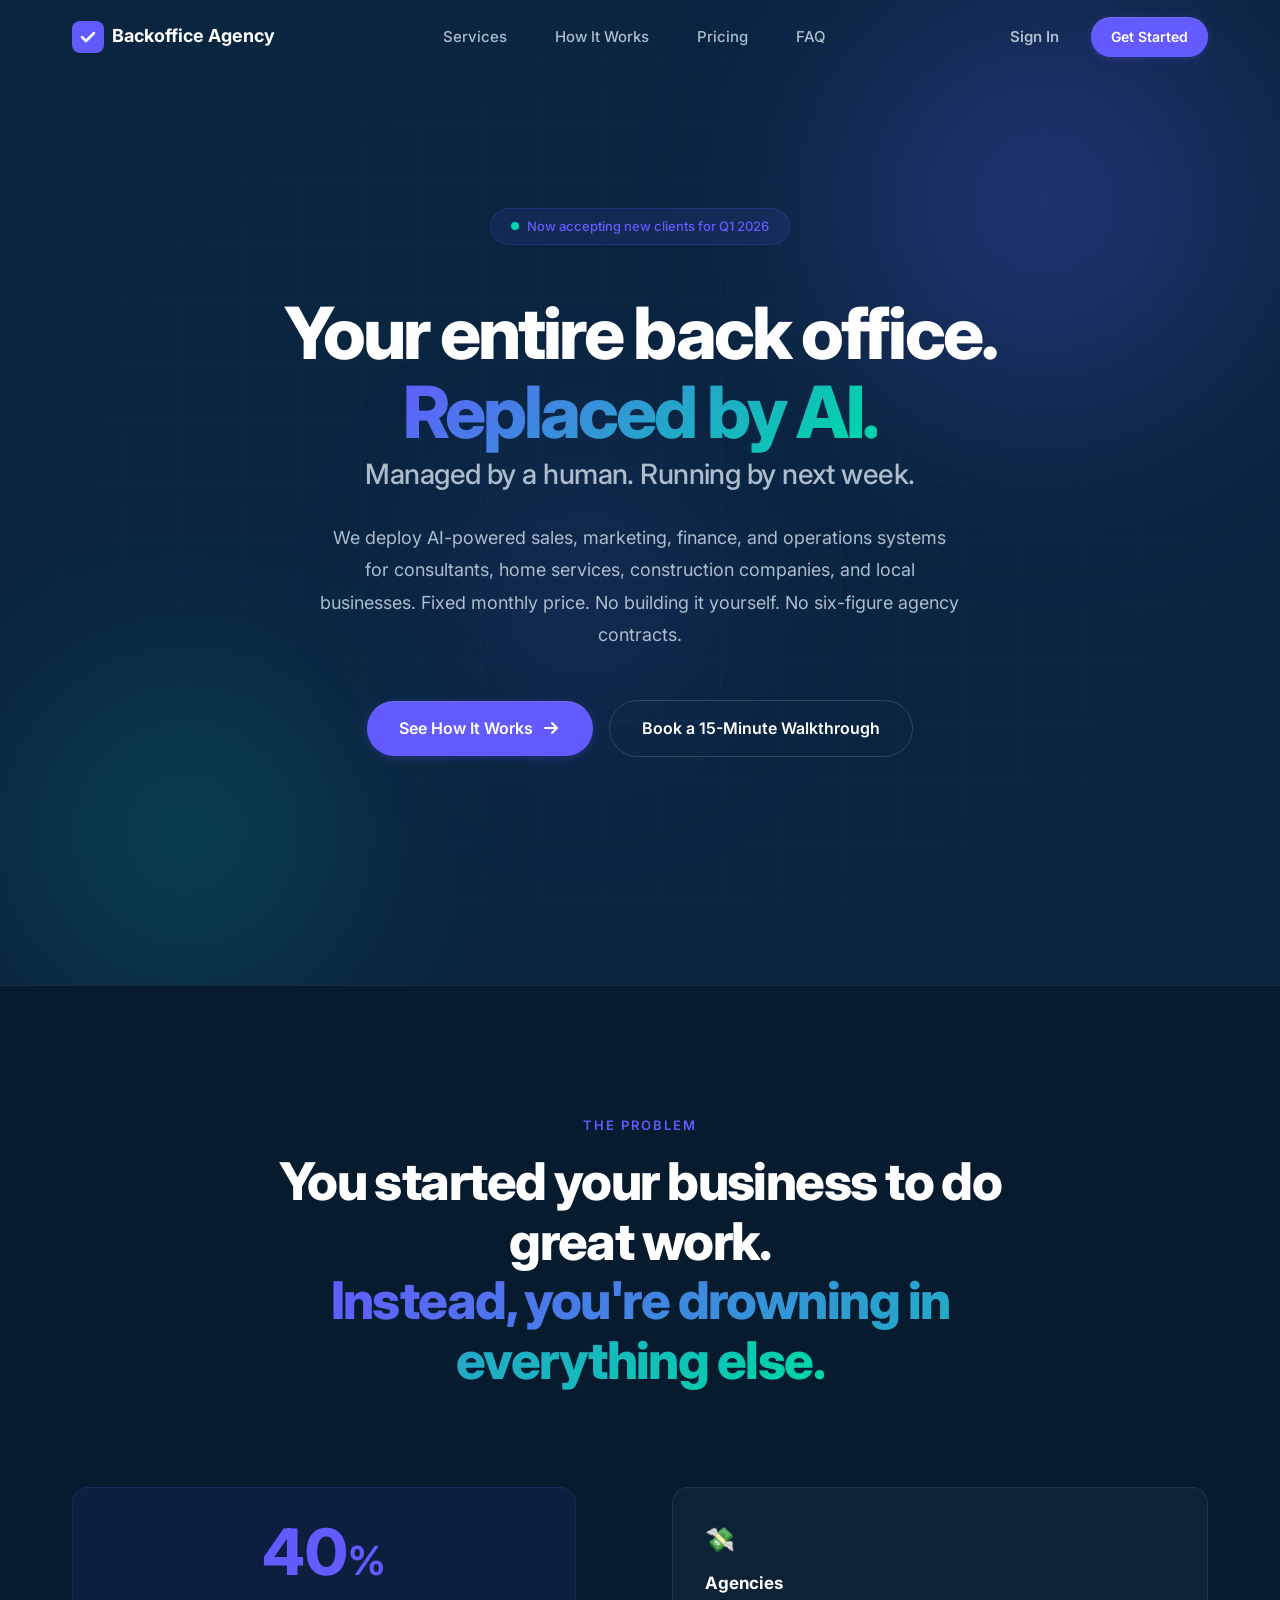
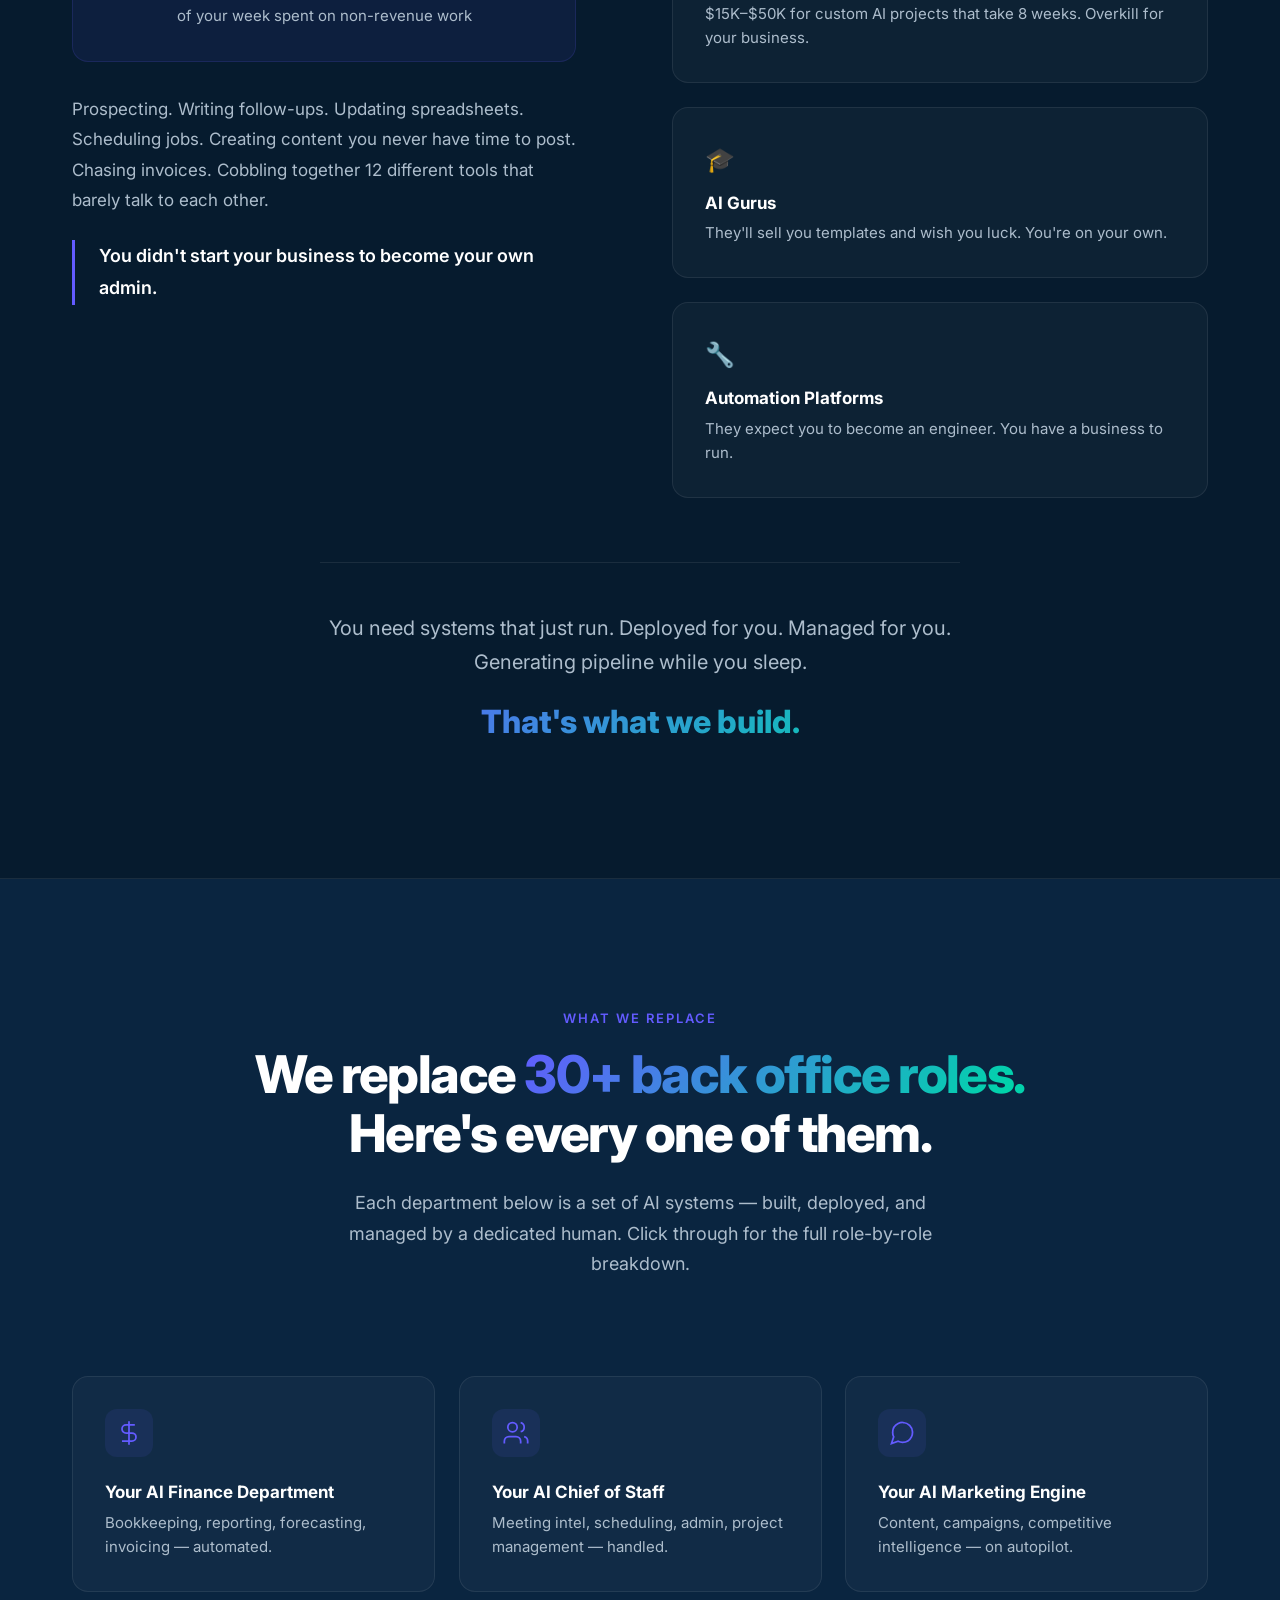
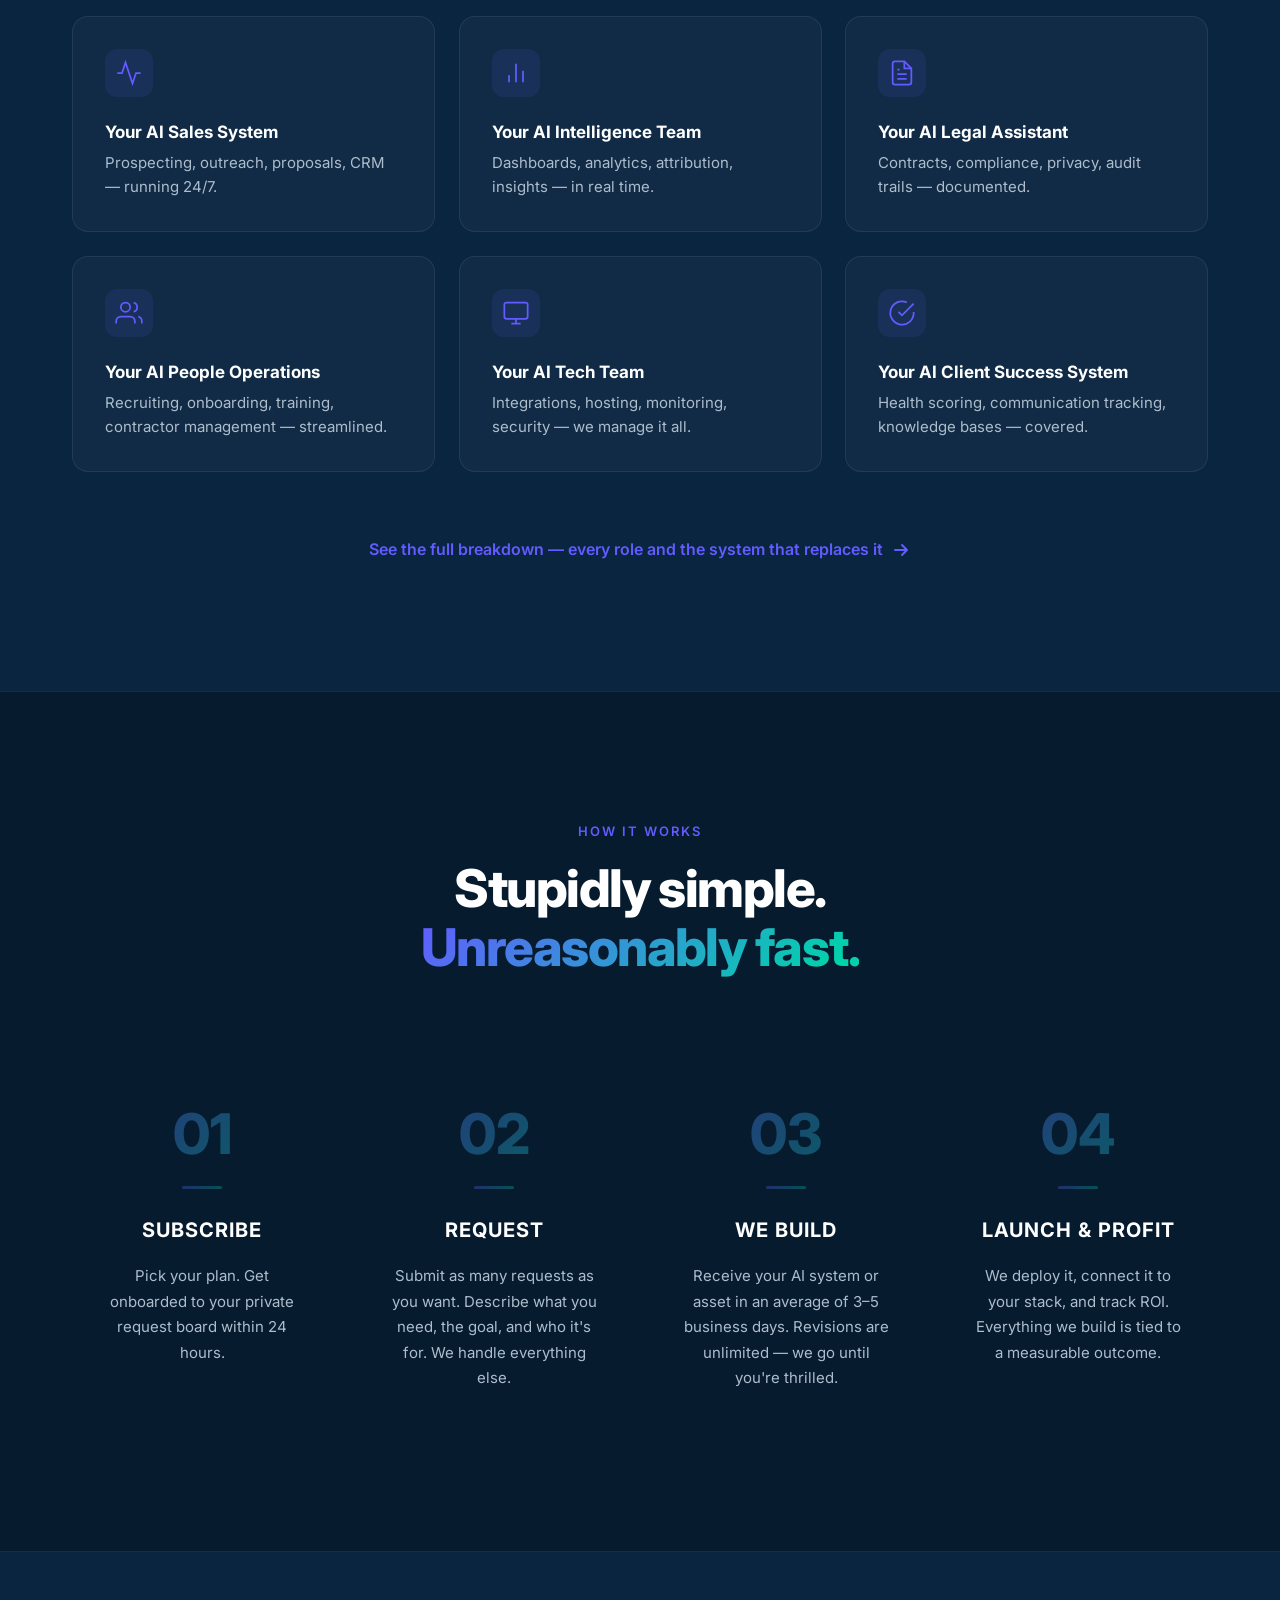
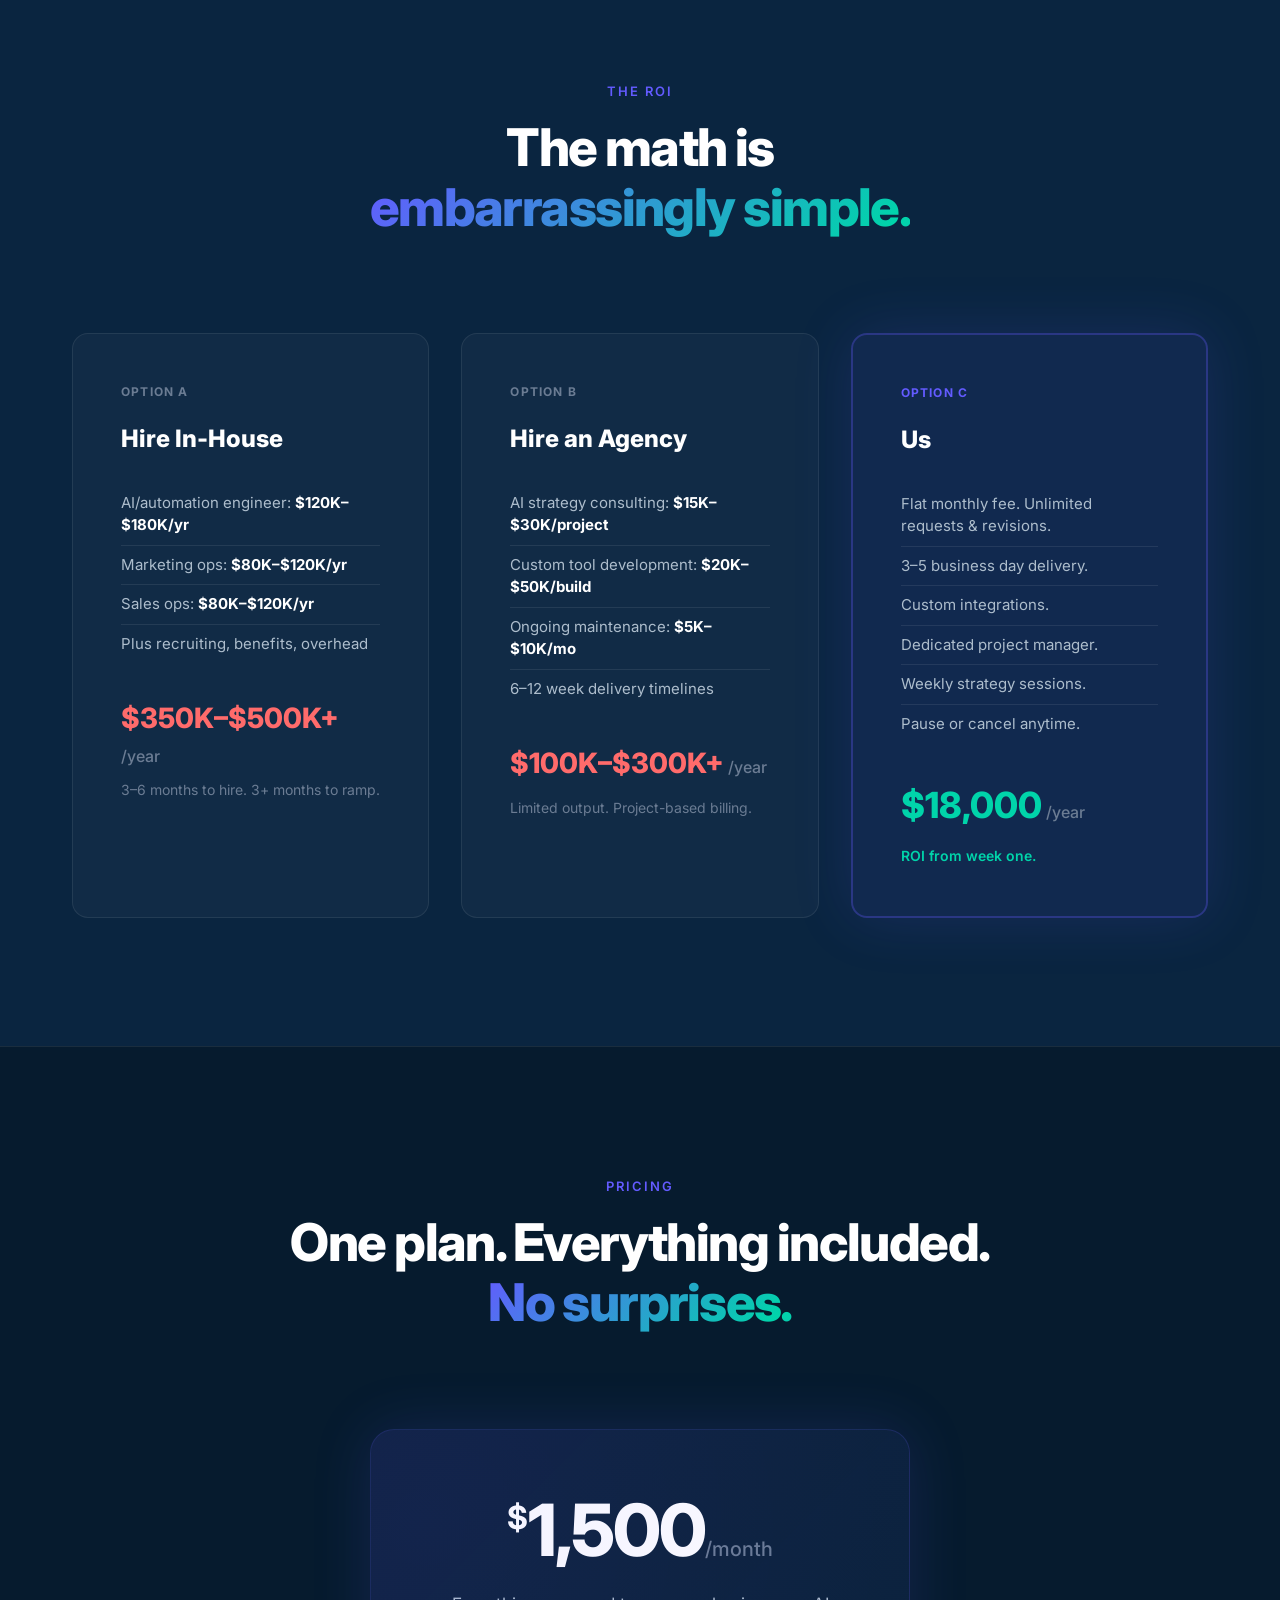
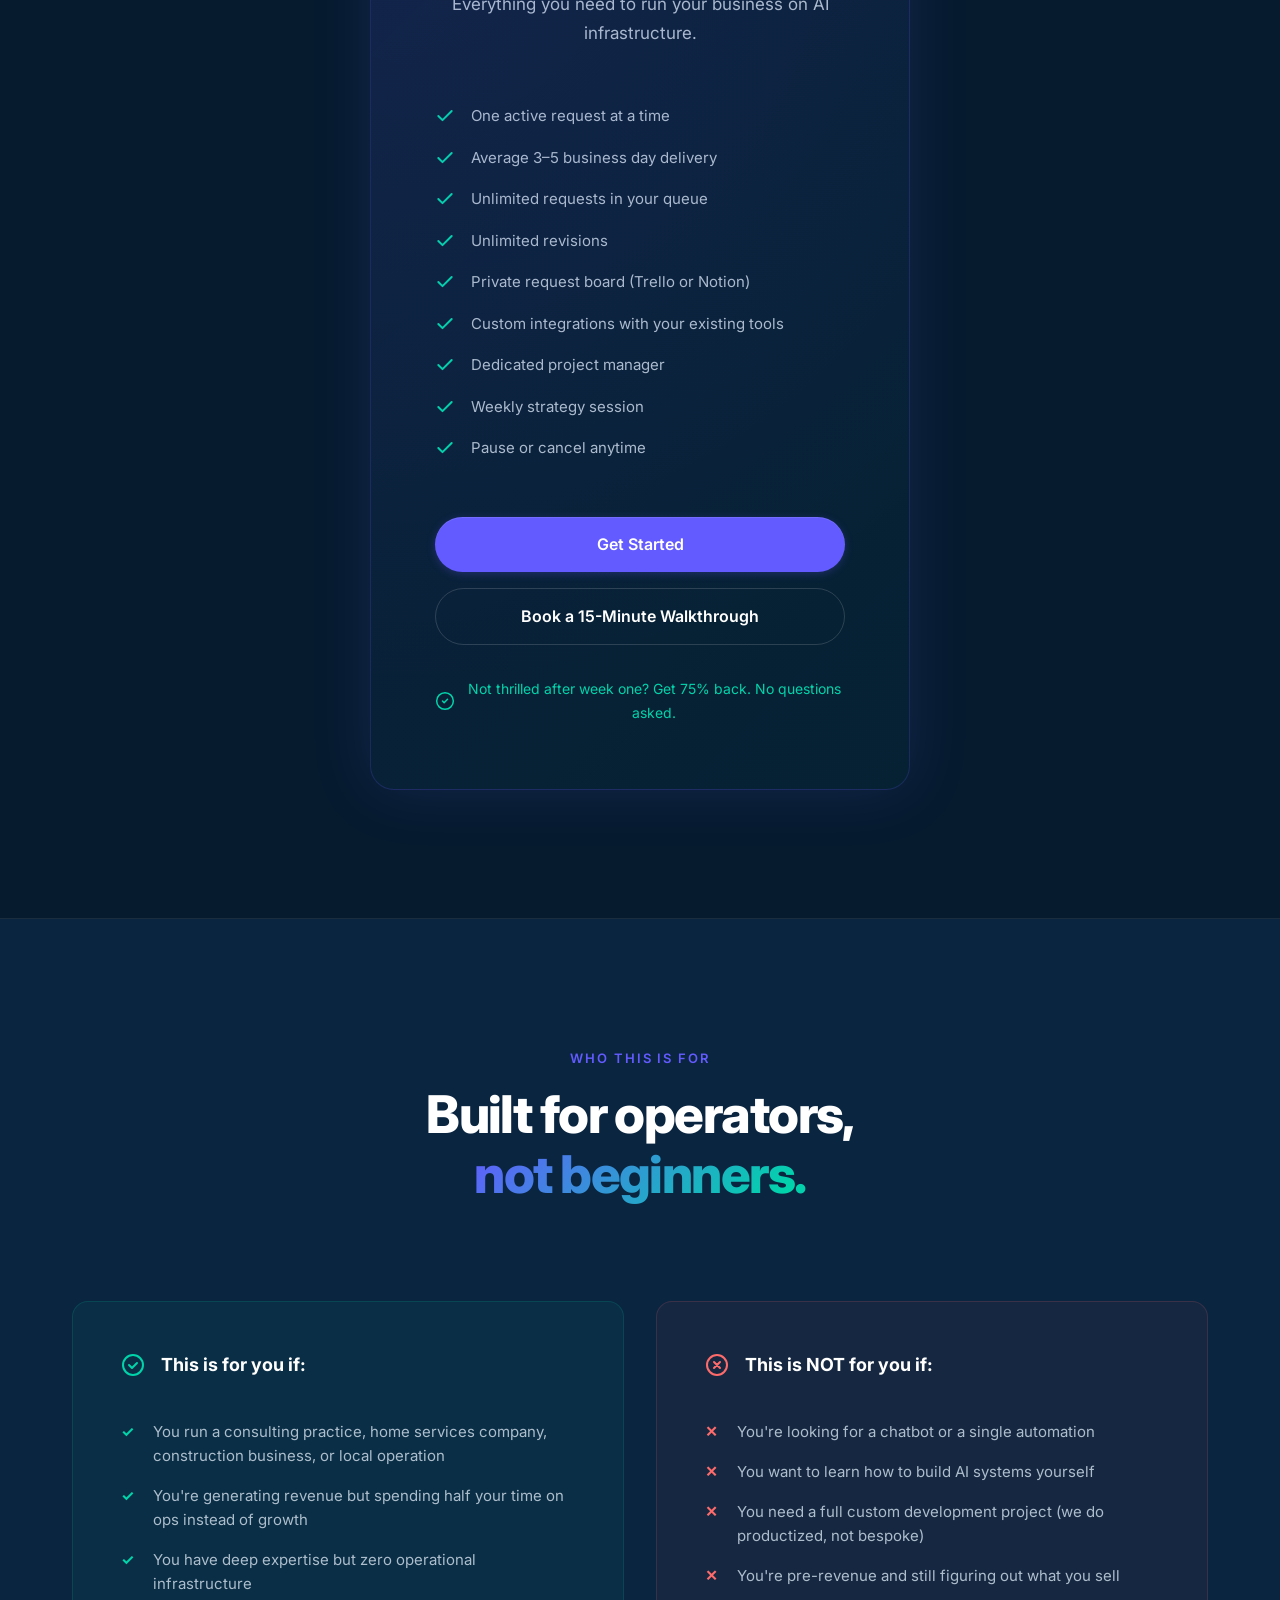
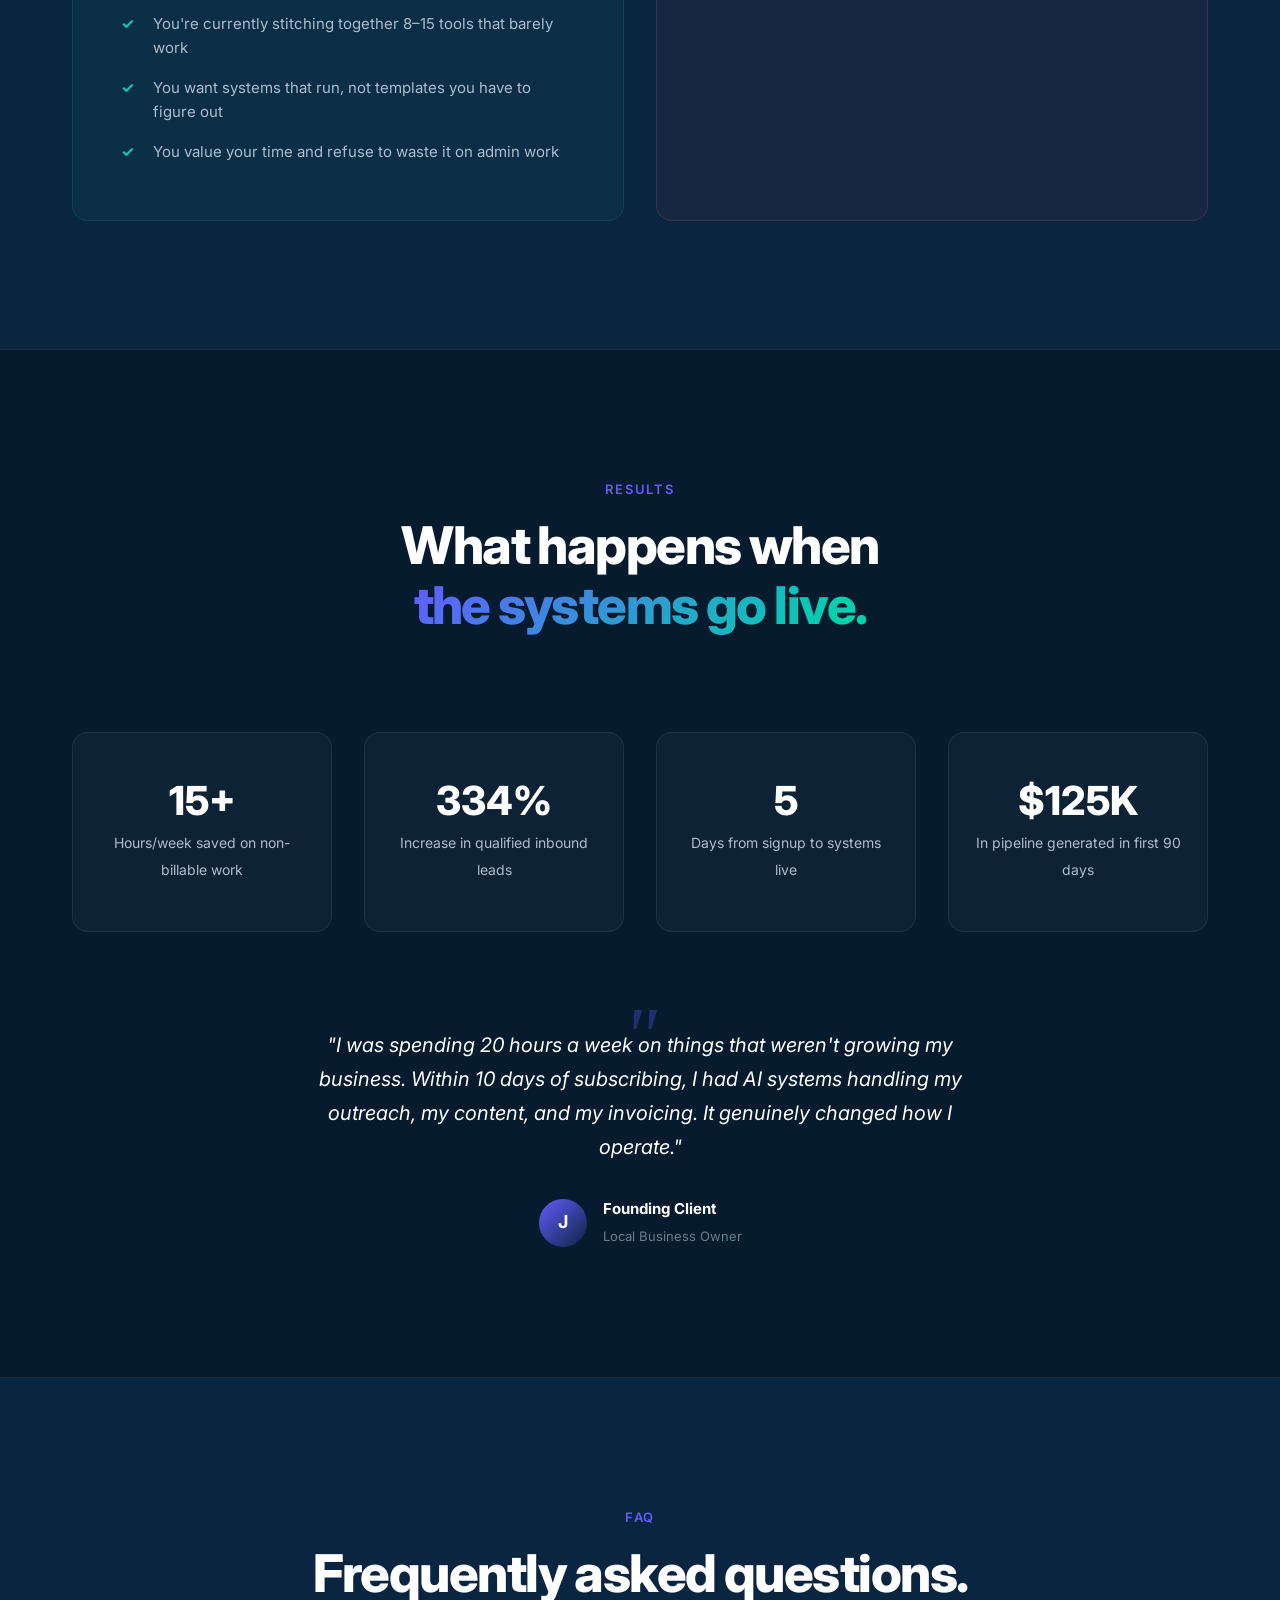
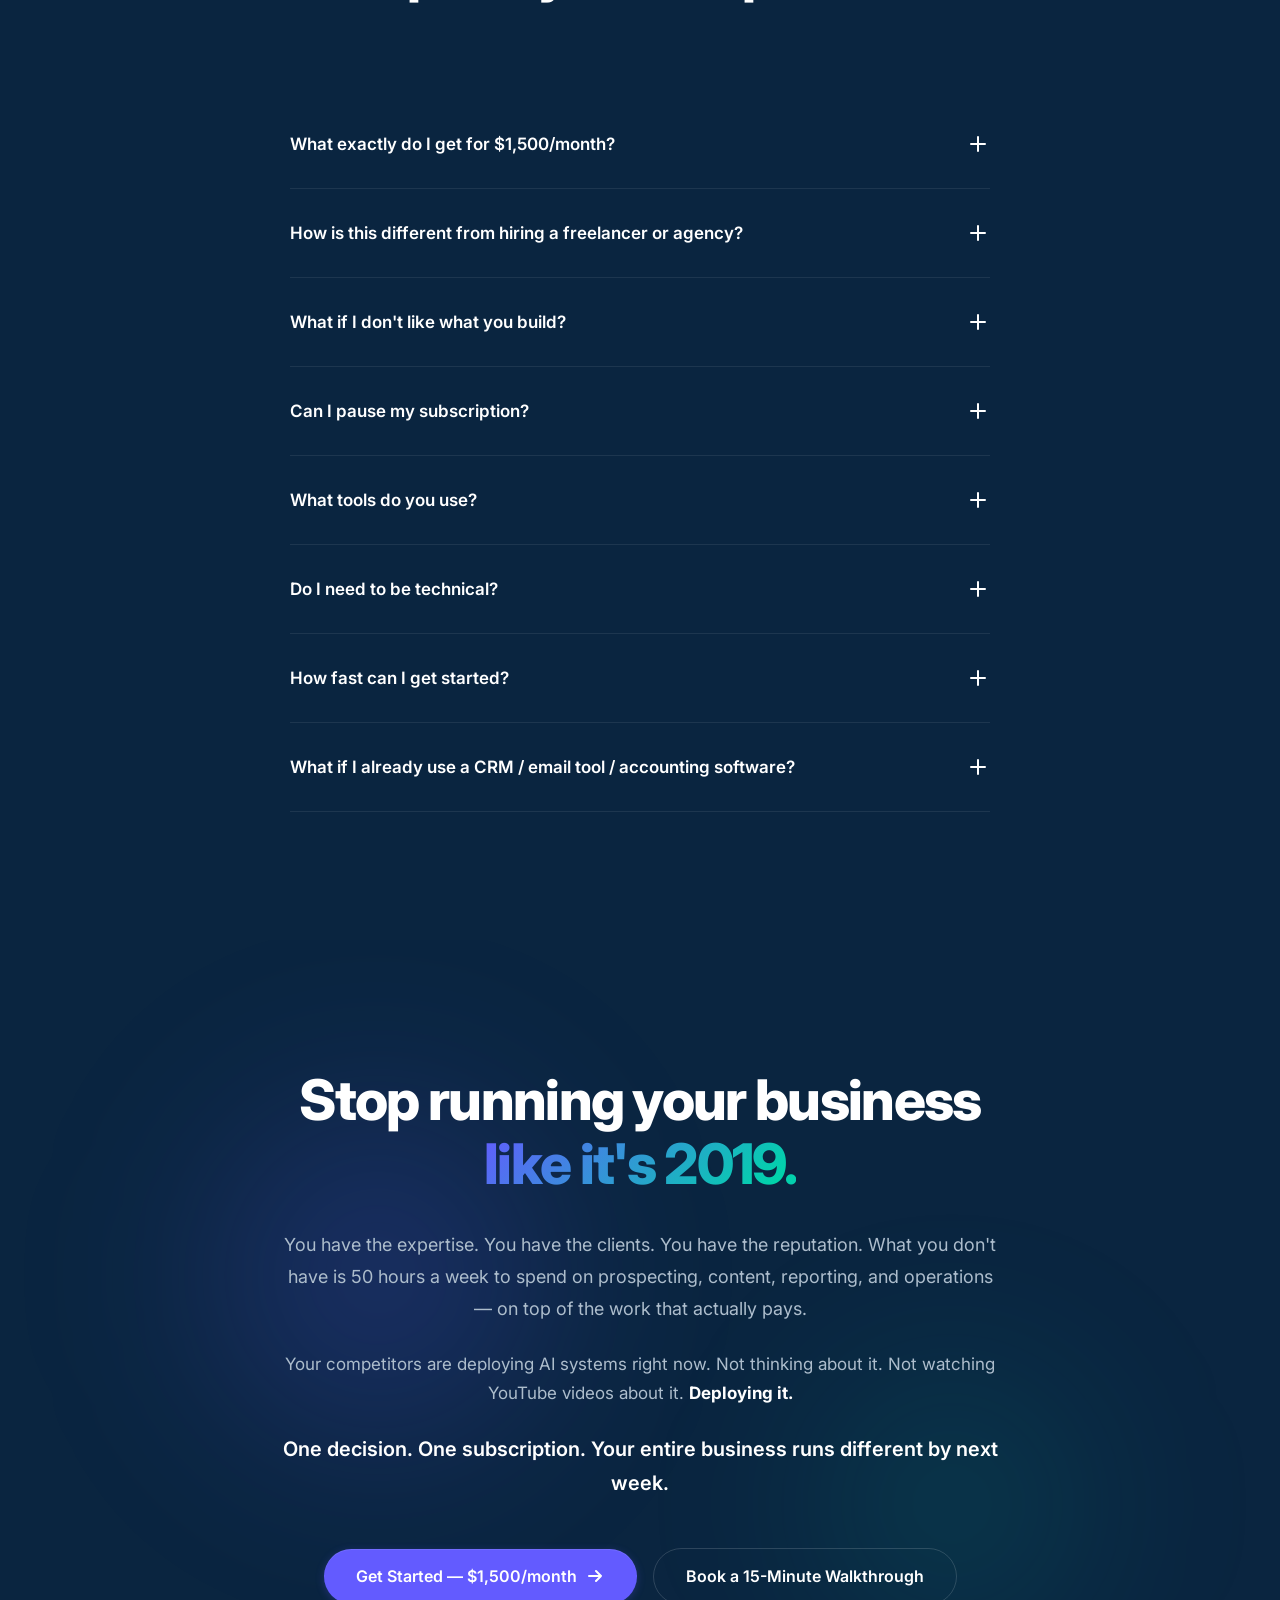
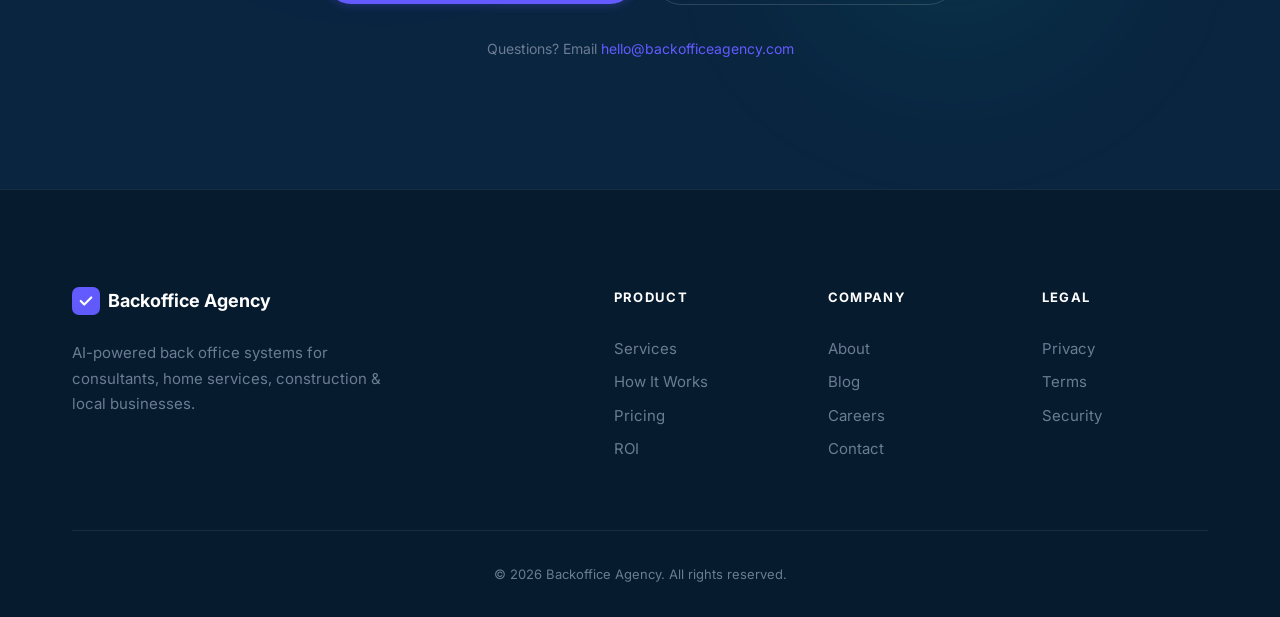
==== commit 7dcde166: "Broaden target audience: add home services, construction & local businesses - Updated hero subheadli" ====
--- a/index.html
+++ b/index.html
@@ -3,7 +3,7 @@
 <head>
   <meta charset="UTF-8">
   <meta name="viewport" content="width=device-width, initial-scale=1.0">
-  <title>Backoffice Agency — Your Entire Back Office, Replaced by AI</title>
+  <title>Backoffice Agency — Your Entire Back Office, Replaced by AI | Consultants, Home Services, Construction &amp; Local Businesses</title>
   <link rel="stylesheet" href="styles.css">
   <link rel="preconnect" href="https://fonts.googleapis.com">
   <link rel="preconnect" href="https://fonts.gstatic.com" crossorigin>
@@ -75,8 +75,8 @@
       </h1>
       <p class="hero-description fade-up delay-2">
         We deploy AI-powered sales, marketing, finance, and operations systems
-        for independent consultants and executives. Fixed monthly price.
-        No building it yourself. No six-figure agency contracts.
+        for consultants, home services, construction companies, and local businesses.
+        Fixed monthly price. No building it yourself. No six-figure agency contracts.
       </p>
       <div class="hero-ctas fade-up delay-3">
         <a href="#how-it-works" class="btn btn-primary btn-lg">
@@ -94,7 +94,7 @@
           <div class="avatar" style="background: linear-gradient(135deg, #FF6B6B, #0A2540);">M</div>
           <div class="avatar" style="background: linear-gradient(135deg, #FFD93D, #0A2540);">A</div>
         </div>
-        <span>Trusted by consultants billing $200-$500+/hr</span>
+        <span>Trusted by consultants, contractors &amp; local business owners</span>
       </div>
     </div>
   </section>
@@ -107,7 +107,7 @@
       <div class="section-header">
         <p class="section-label fade-up">The Problem</p>
         <h2 class="section-title fade-up delay-1">
-          You left corporate to do the work you're great at.<br>
+          You started your business to do great work.<br>
           <span class="gradient-text">Instead, you're drowning in everything else.</span>
         </h2>
       </div>
@@ -118,19 +118,19 @@
             <span class="stat-label">of your week spent on non-revenue work</span>
           </div>
           <p>
-            Prospecting. Writing follow-ups. Updating spreadsheets. Creating content
-            you never have time to post. Formatting reports. Chasing invoices.
-            Cobbling together 12 different SaaS tools that barely talk to each other.
+            Prospecting. Writing follow-ups. Updating spreadsheets. Scheduling jobs.
+            Creating content you never have time to post. Chasing invoices.
+            Cobbling together 12 different tools that barely talk to each other.
           </p>
           <p class="highlight-text">
-            You didn't leave a $300K role to become your own admin.
+            You didn't start your business to become your own admin.
           </p>
         </div>
         <div class="problem-cards">
           <div class="problem-card fade-up delay-2">
             <div class="problem-card-icon">💸</div>
             <h3>Agencies</h3>
-            <p>$15K–$50K for custom AI projects that take 8 weeks. Overkill for your practice.</p>
+            <p>$15K–$50K for custom AI projects that take 8 weeks. Overkill for your business.</p>
           </div>
           <div class="problem-card fade-up delay-3">
             <div class="problem-card-icon">🎓</div>
@@ -140,7 +140,7 @@
           <div class="problem-card fade-up delay-4">
             <div class="problem-card-icon">🔧</div>
             <h3>Automation Platforms</h3>
-            <p>They expect you to become an engineer. You bill $200-$500/hr.</p>
+            <p>They expect you to become an engineer. You have a business to run.</p>
           </div>
         </div>
       </div>
@@ -398,7 +398,7 @@
           <div class="pricing-amount">
             <span class="currency">$</span><span class="price">1,500</span><span class="period">/month</span>
           </div>
-          <p class="pricing-desc">Everything you need to run your practice on AI infrastructure.</p>
+          <p class="pricing-desc">Everything you need to run your business on AI infrastructure.</p>
           <ul class="pricing-features">
             <li>
               <svg width="20" height="20" viewBox="0 0 20 20" fill="none"><path d="M16.667 5L7.5 14.167 3.333 10" stroke="#00D4AA" stroke-width="2" stroke-linecap="round" stroke-linejoin="round"/></svg>
@@ -469,12 +469,12 @@
             This is for you if:
           </h3>
           <ul>
-            <li>You left a senior corporate role and now run an independent practice</li>
-            <li>You're billing $150K–$1M+ annually but spending half your time on ops</li>
+            <li>You run a consulting practice, home services company, construction business, or local operation</li>
+            <li>You're generating revenue but spending half your time on ops instead of growth</li>
             <li>You have deep expertise but zero operational infrastructure</li>
-            <li>You're currently stitching together 8–15 SaaS tools that barely work</li>
+            <li>You're currently stitching together 8–15 tools that barely work</li>
             <li>You want systems that run, not templates you have to figure out</li>
-            <li>You value your time at $200–$500+/hour and refuse to waste it on admin</li>
+            <li>You value your time and refuse to waste it on admin work</li>
           </ul>
         </div>
         <div class="who-card who-no fade-up delay-1">
@@ -525,13 +525,13 @@
       </div>
       <div class="testimonial fade-up">
         <blockquote>
-          "I was spending 20 hours a week on things that weren't client work. Within 10 days of subscribing, I had AI systems handling my outreach, my content, and my invoicing. It genuinely changed how I operate."
+          "I was spending 20 hours a week on things that weren't growing my business. Within 10 days of subscribing, I had AI systems handling my outreach, my content, and my invoicing. It genuinely changed how I operate."
         </blockquote>
         <div class="testimonial-author">
           <div class="testimonial-avatar" style="background: linear-gradient(135deg, #635BFF, #0A2540);">J</div>
           <div>
             <strong>Founding Client</strong>
-            <span>Independent Management Consultant</span>
+            <span>Local Business Owner</span>
           </div>
         </div>
       </div>
@@ -597,7 +597,7 @@
             <svg class="faq-icon" width="24" height="24" viewBox="0 0 24 24" fill="none"><path d="M12 5v14M5 12h14" stroke="currentColor" stroke-width="2" stroke-linecap="round"/></svg>
           </button>
           <div class="faq-answer">
-            <p>Our stack includes n8n, Claude, GPT-4o, Apollo, Gamma, HubSpot, Airtable, and 20+ other tools depending on what your practice needs. You don't need to learn any of them. We handle everything.</p>
+            <p>Our stack includes n8n, Claude, GPT-4o, Apollo, Gamma, HubSpot, Airtable, and 20+ other tools depending on what your business needs. You don't need to learn any of them. We handle everything.</p>
           </div>
         </div>
 
@@ -659,7 +659,7 @@
           about it. Not watching YouTube videos about it. <strong>Deploying it.</strong>
         </p>
         <p class="final-cta-closer fade-up delay-3">
-          One decision. One subscription. Your entire practice runs different by next week.
+          One decision. One subscription. Your entire business runs different by next week.
         </p>
         <div class="final-cta-buttons fade-up delay-3">
           <a href="#pricing" class="btn btn-primary btn-lg">
@@ -695,7 +695,7 @@
             </svg>
             <span>Backoffice Agency</span>
           </a>
-          <p>AI-powered back office systems for independent consultants and executives.</p>
+          <p>AI-powered back office systems for consultants, home services, construction &amp; local businesses.</p>
         </div>
         <div class="footer-links">
           <div class="footer-col">
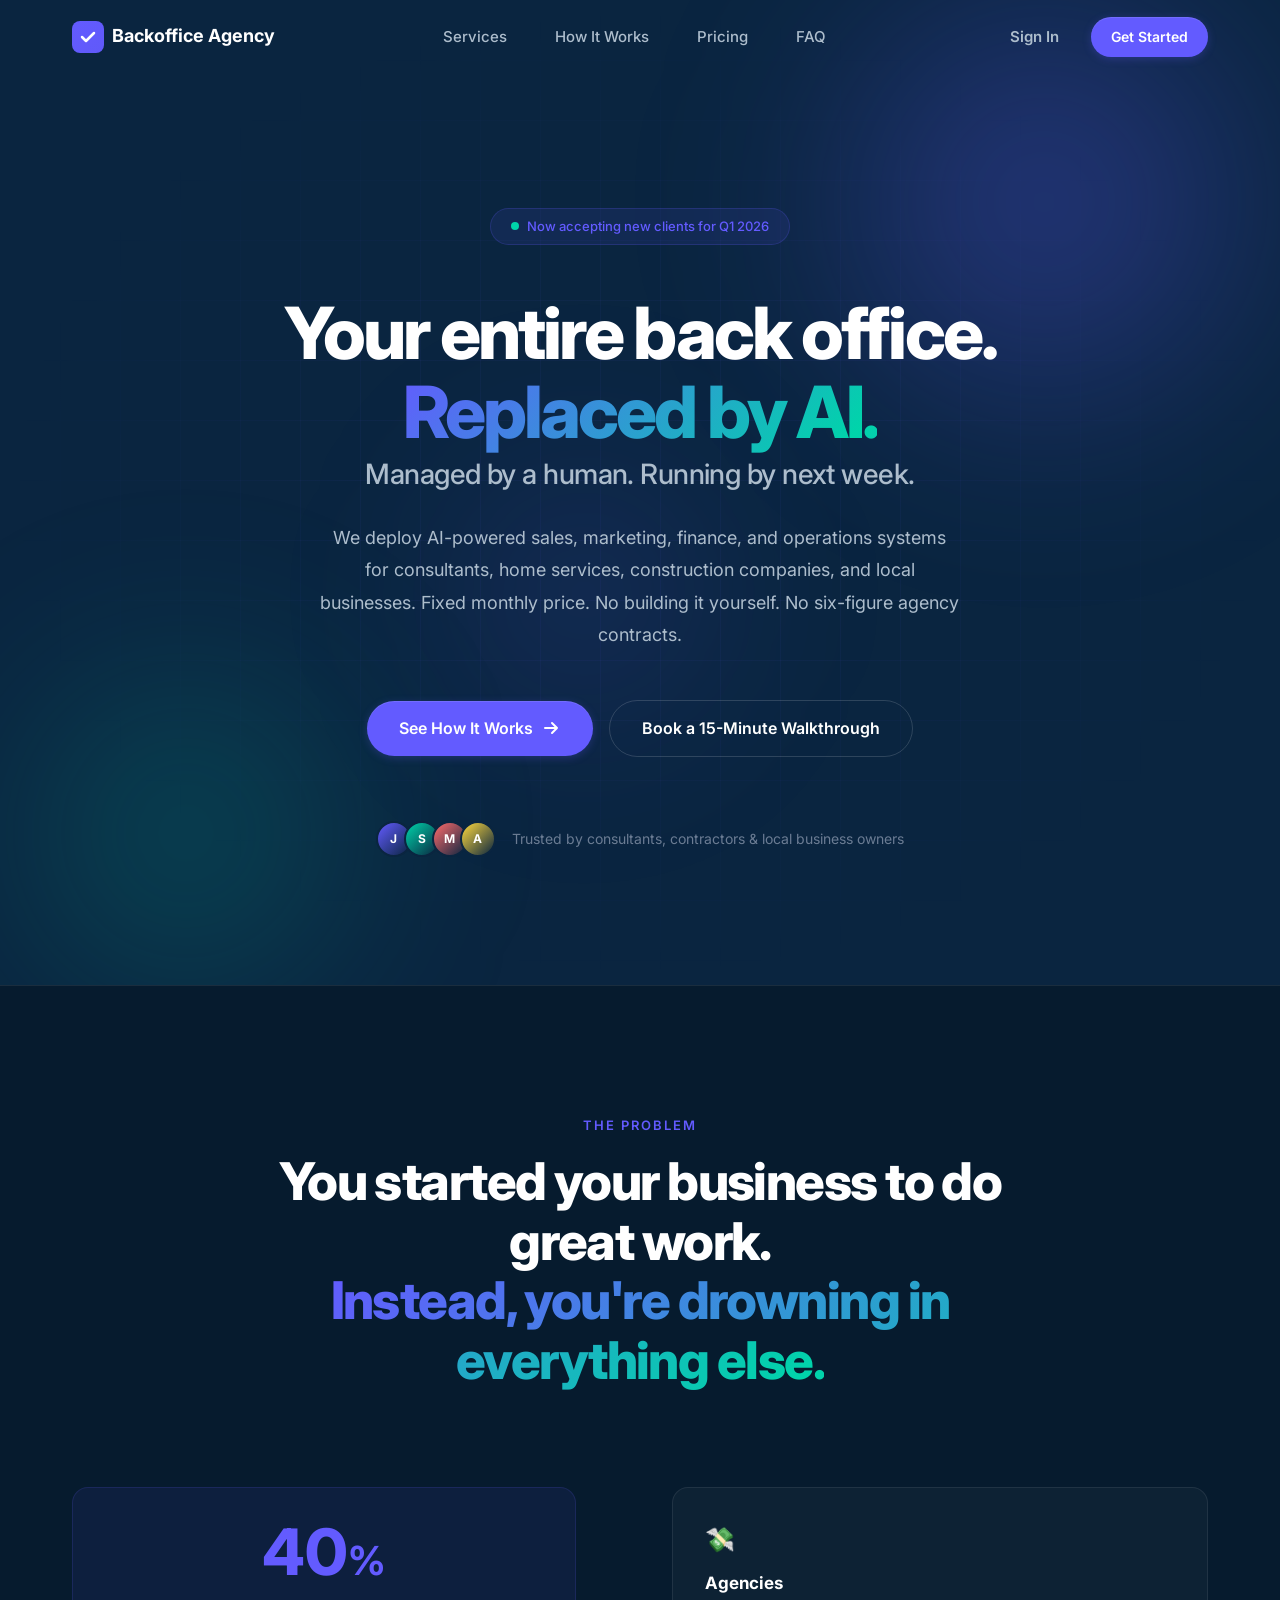
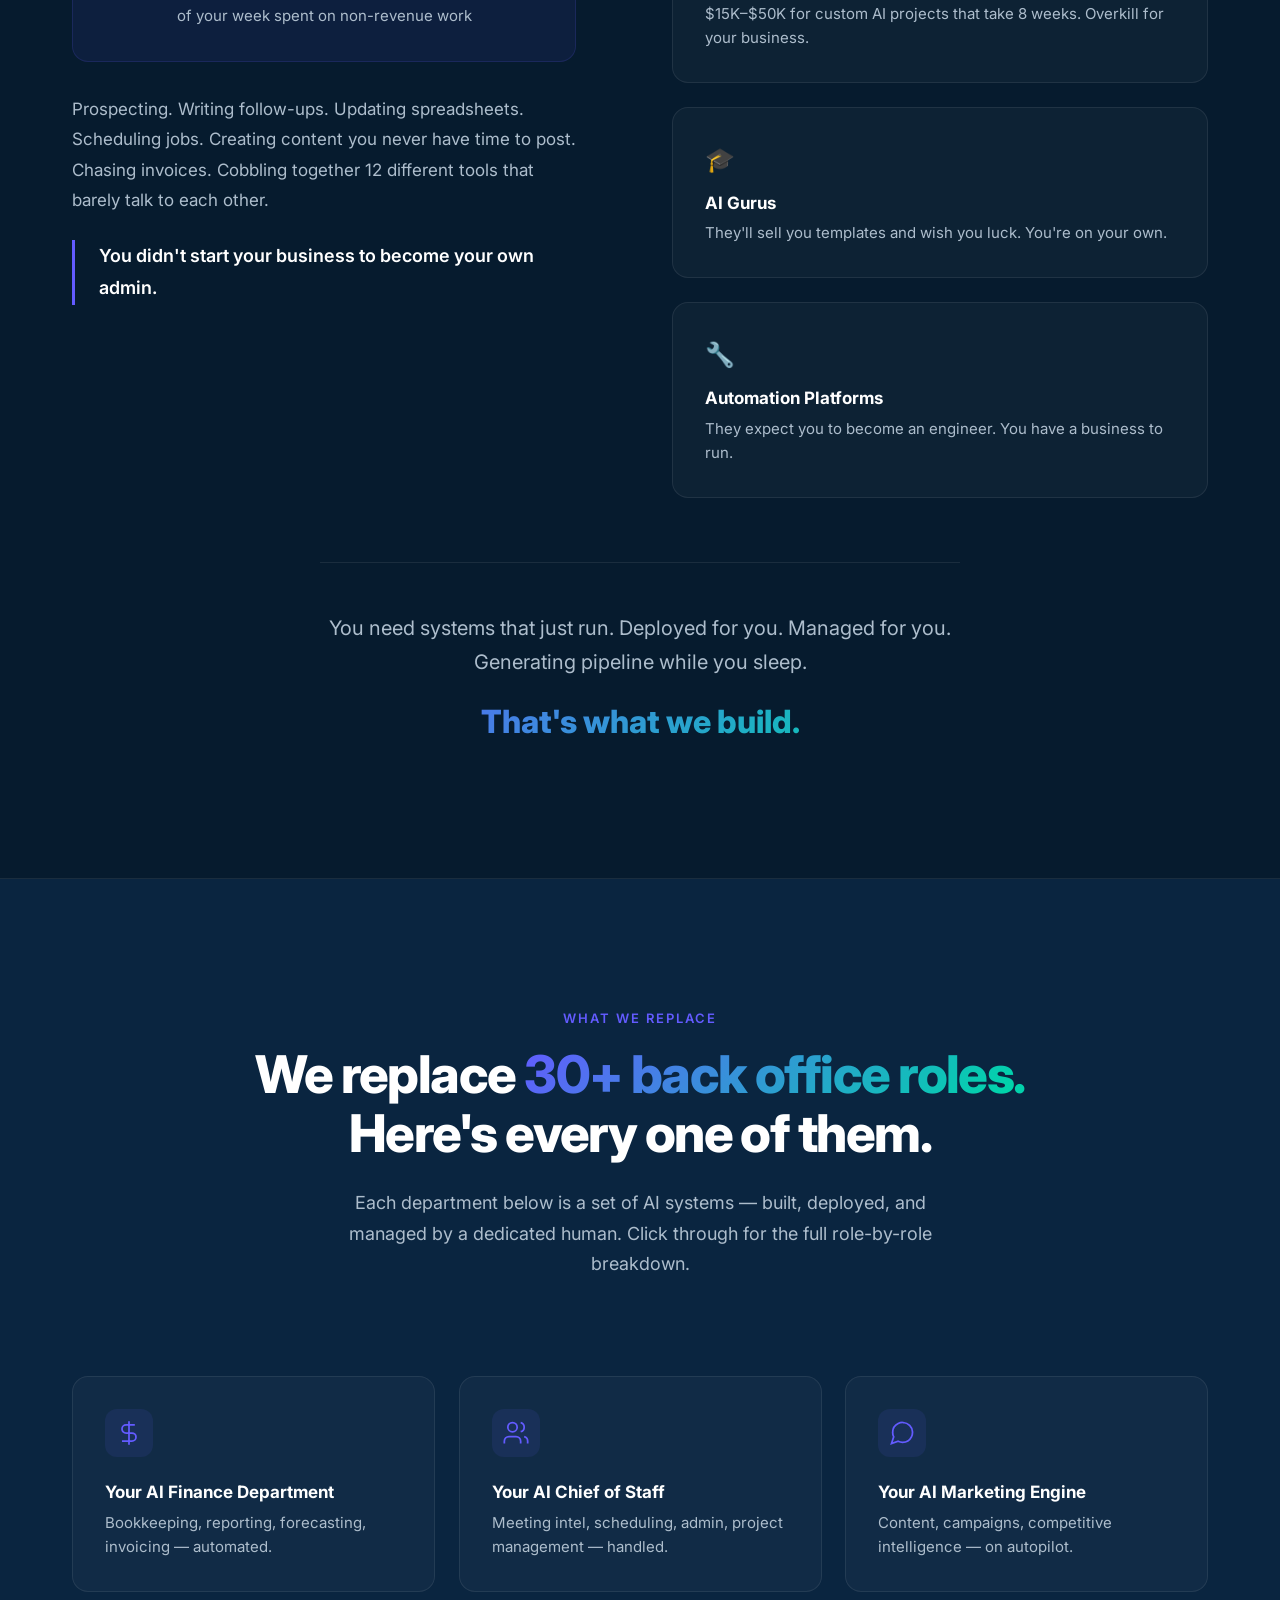
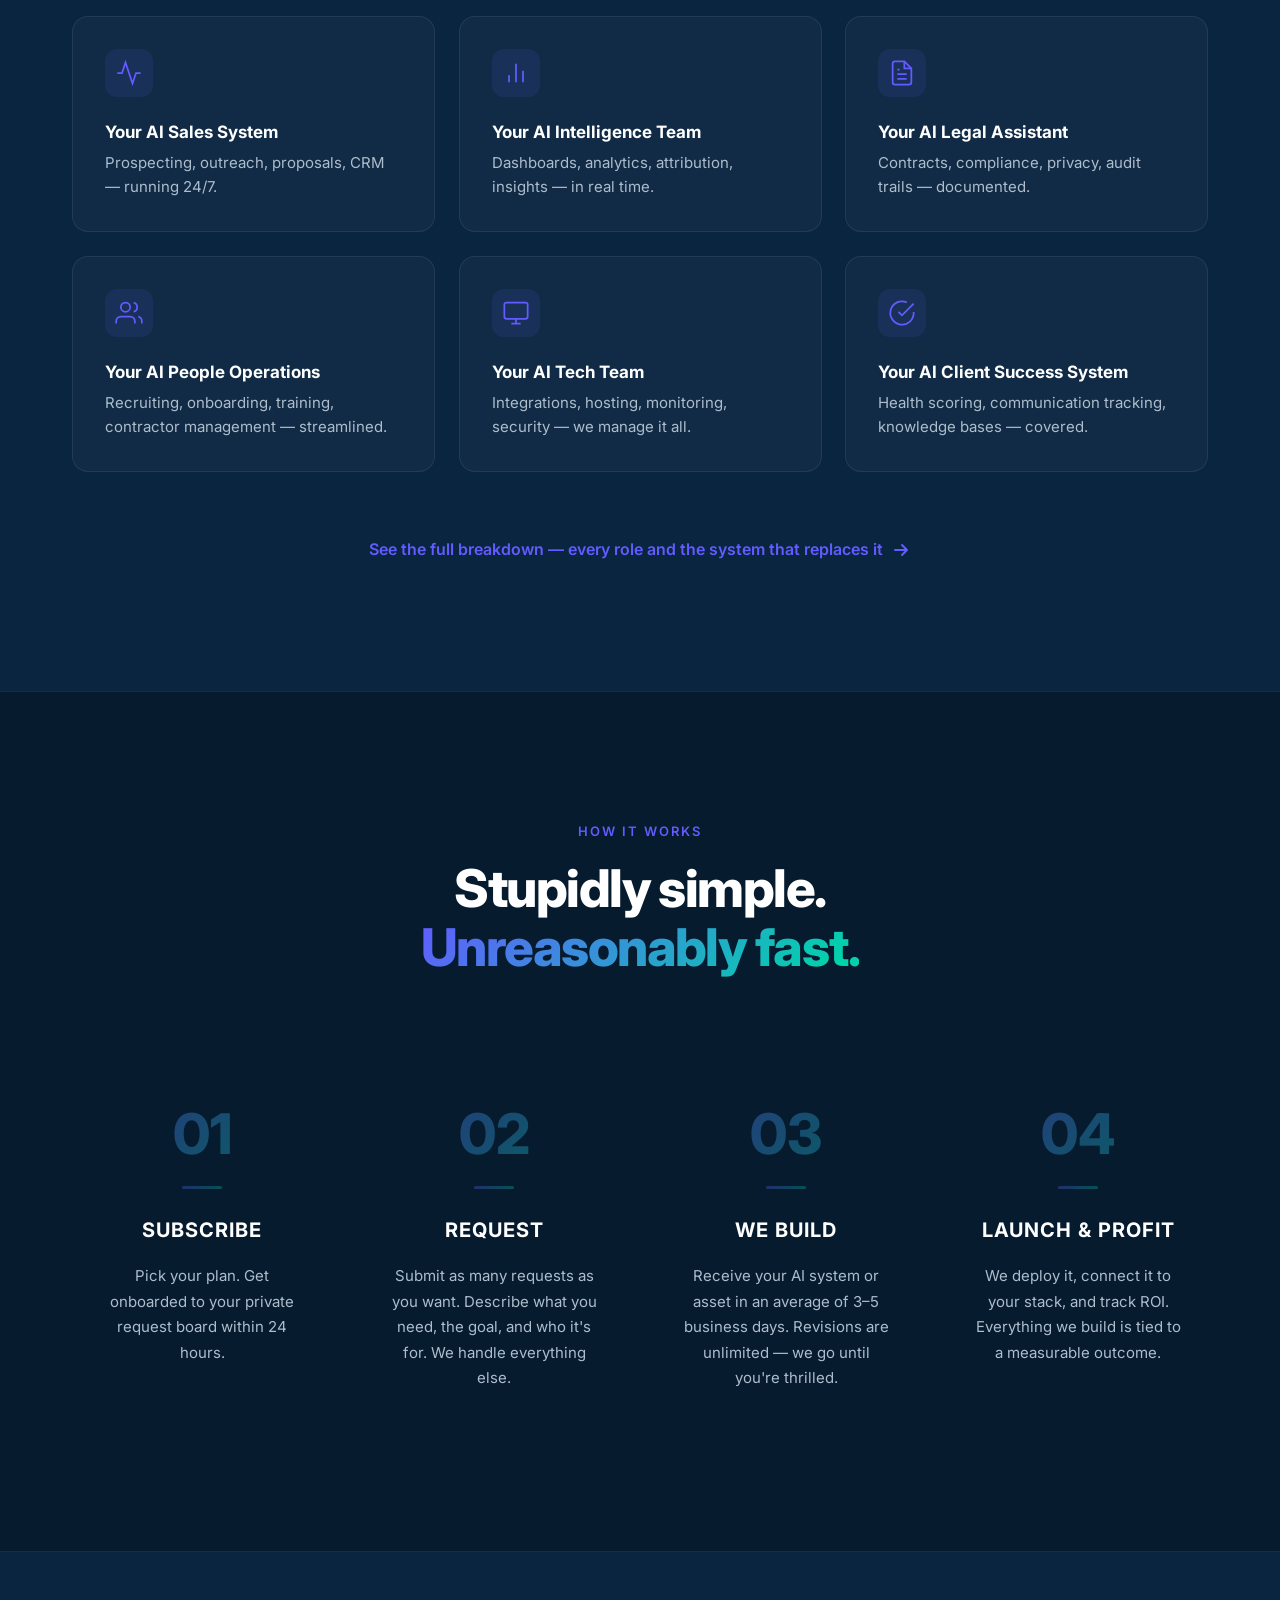
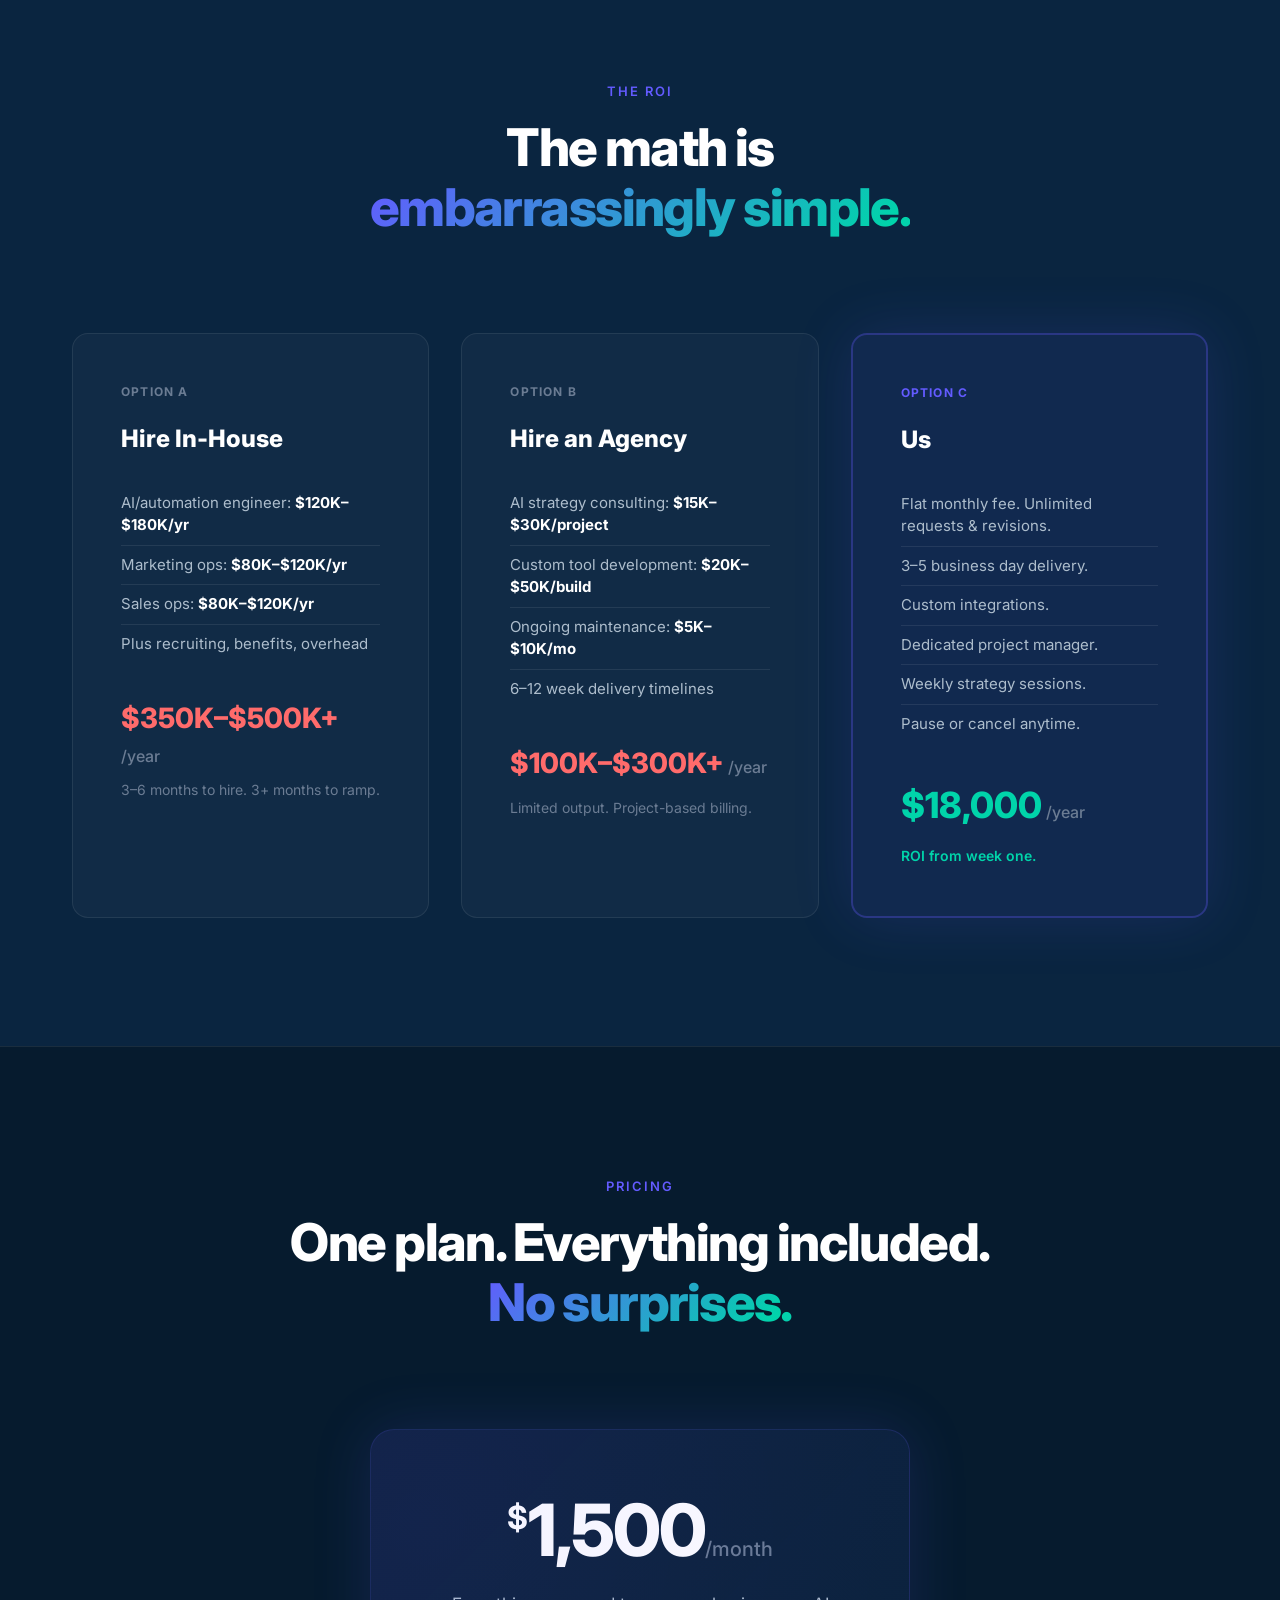
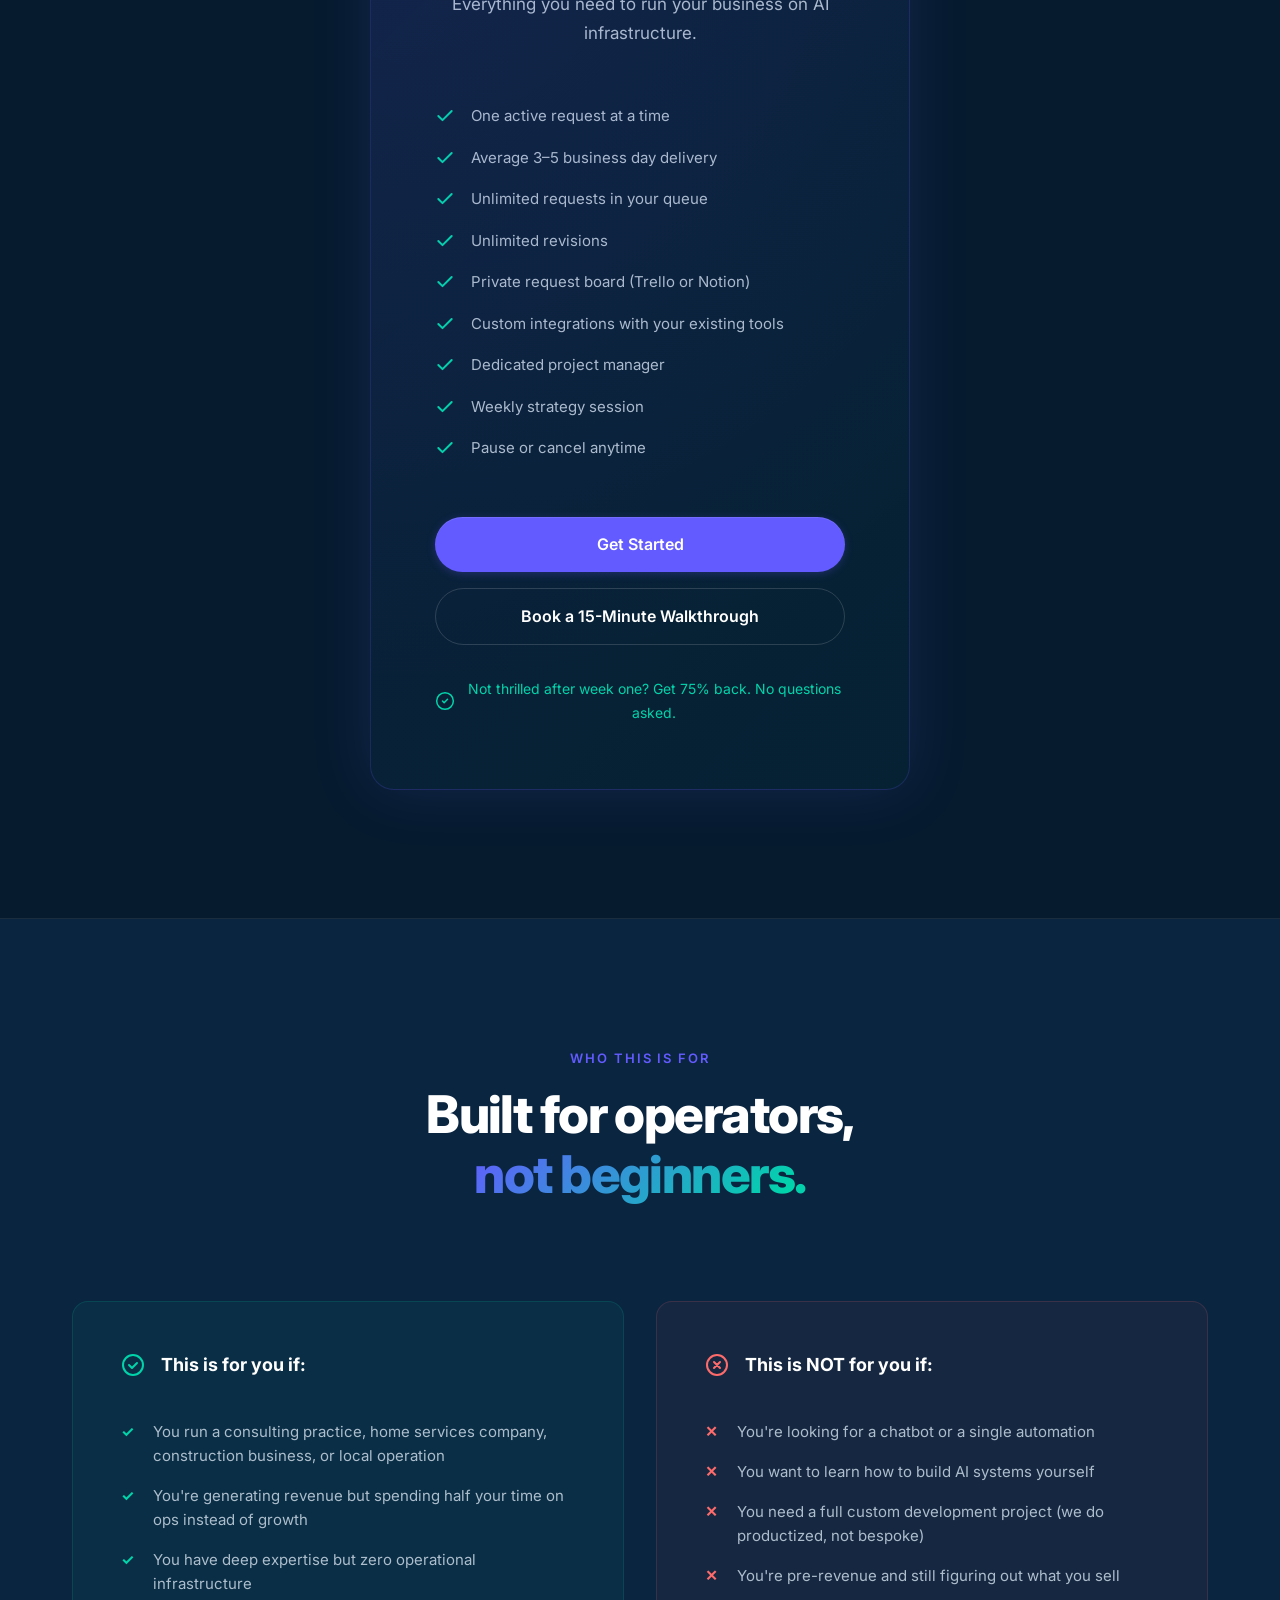
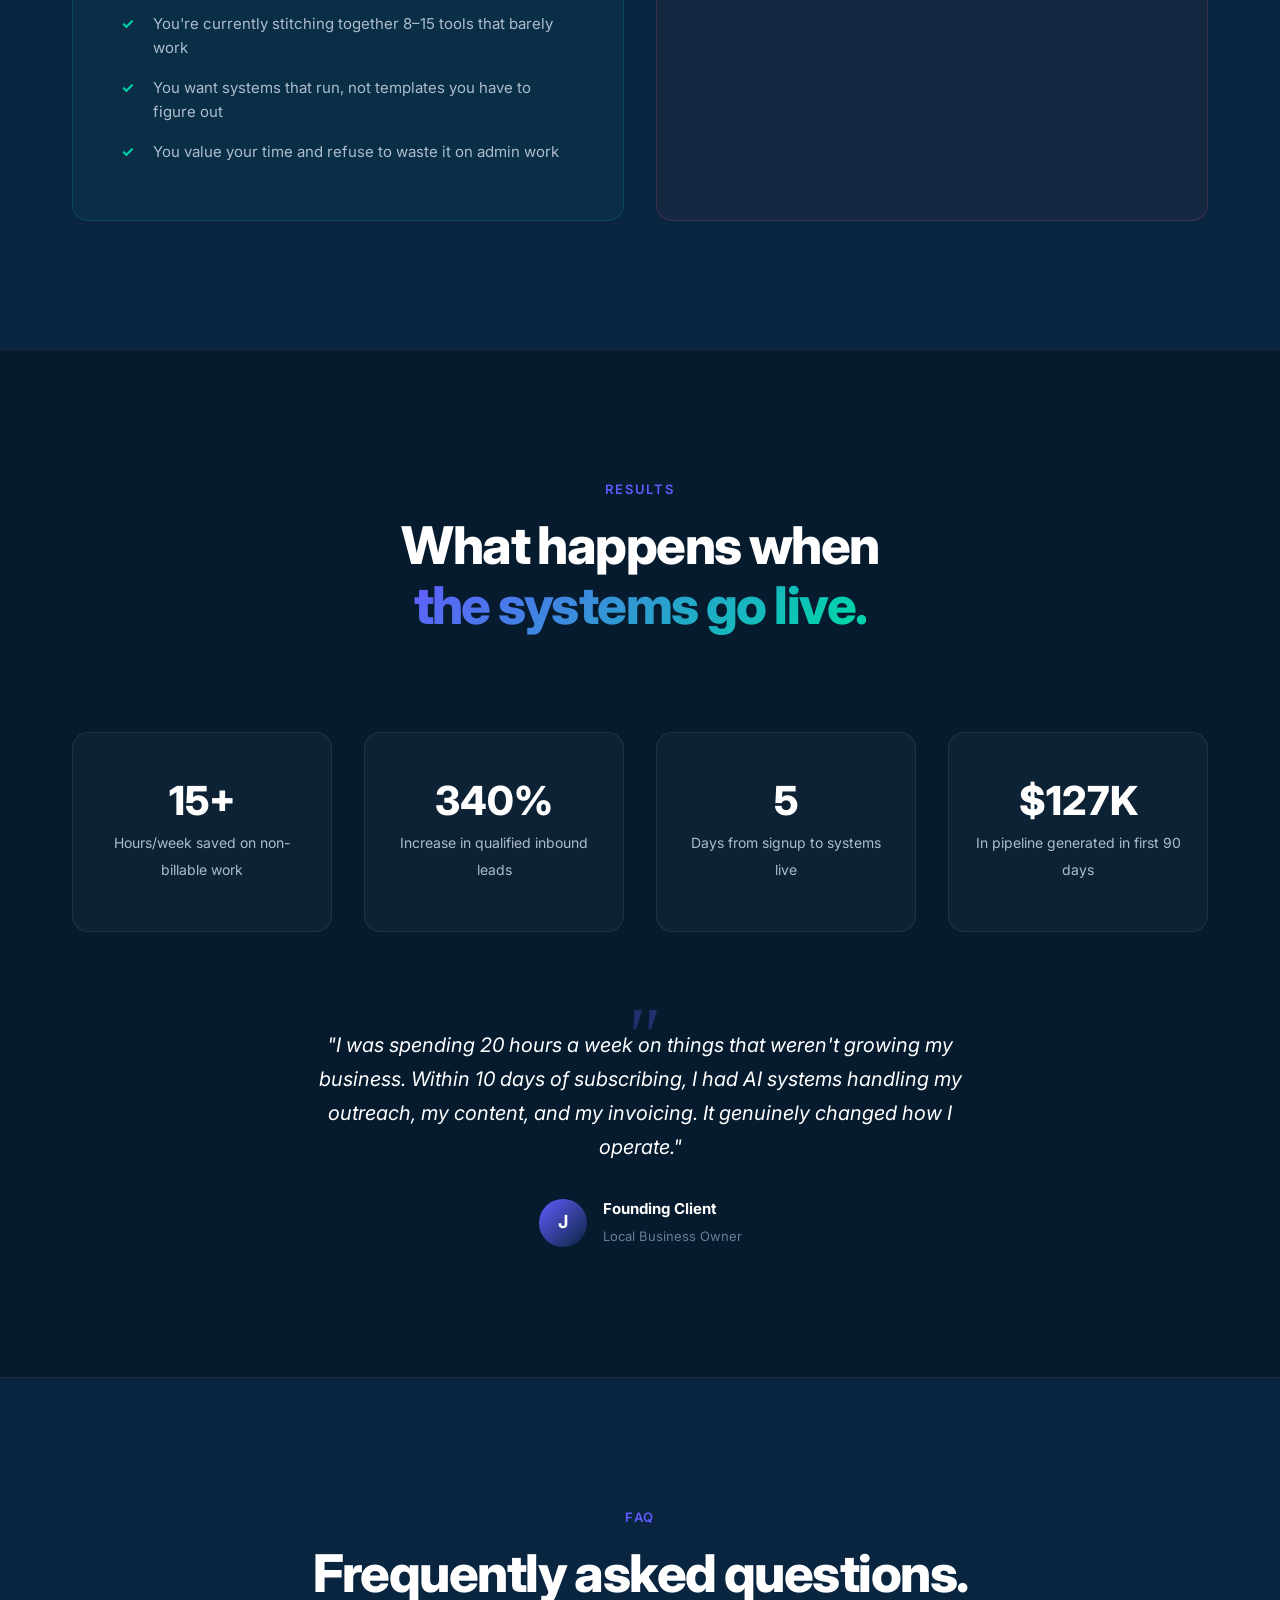
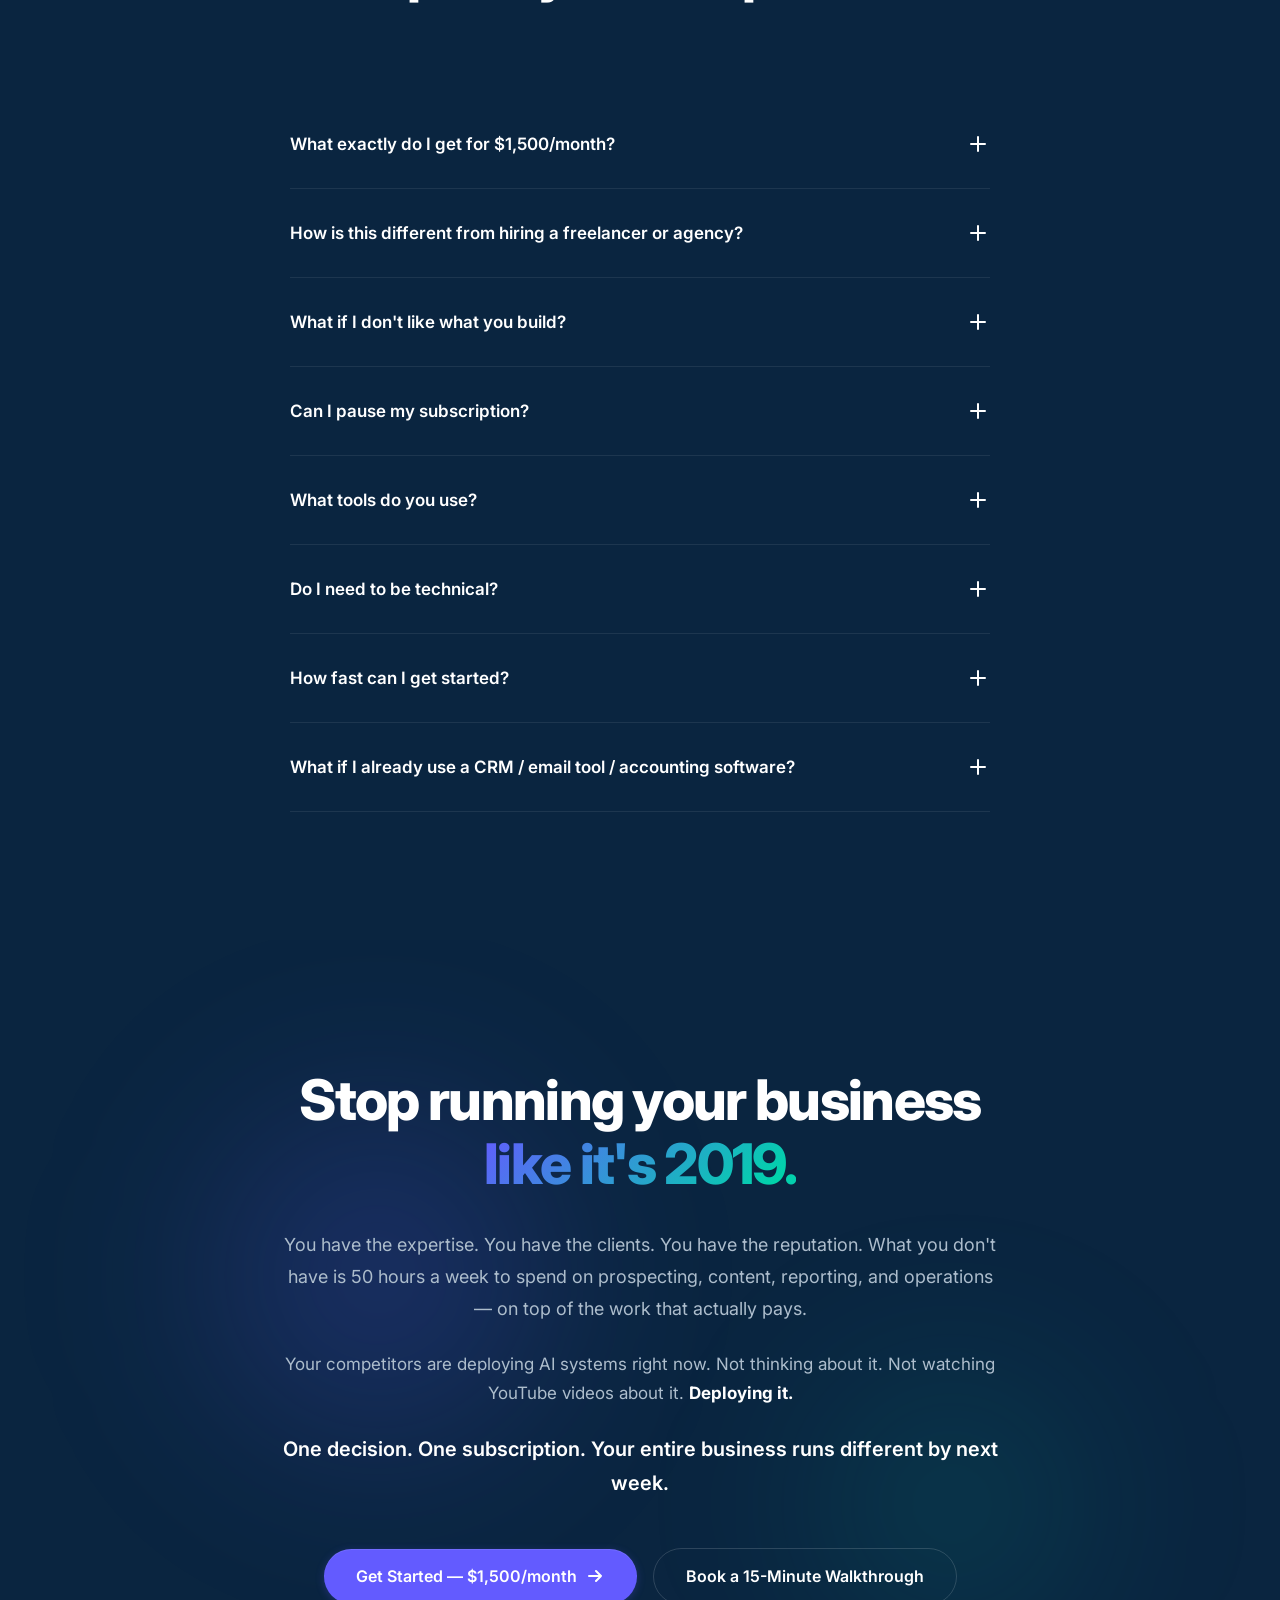
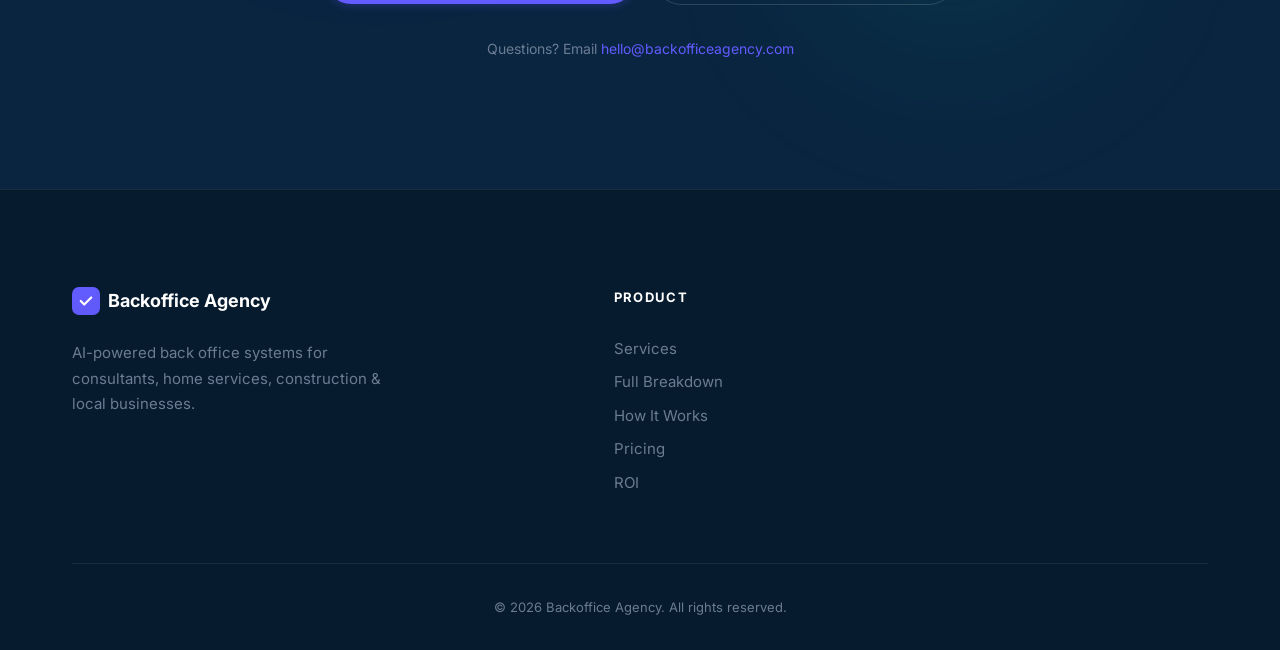
==== commit eac76c98: "Add full breakdown page, clean up footer, deploy prep - Removed Company (About, Blog, Careers, Conta" ====
--- a/index.html
+++ b/index.html
@@ -263,7 +263,7 @@
         </div>
       </div>
       <div class="section-cta fade-up">
-        <a href="#" class="link-arrow">
+        <a href="breakdown.html" class="link-arrow">
           See the full breakdown — every role and the system that replaces it
           <svg width="20" height="20" viewBox="0 0 20 20" fill="none"><path d="M4 10H16M16 10L11 5M16 10L11 15" stroke="currentColor" stroke-width="2" stroke-linecap="round" stroke-linejoin="round"/></svg>
         </a>
@@ -701,23 +701,11 @@
           <div class="footer-col">
             <h4>Product</h4>
             <a href="#what-we-replace">Services</a>
+            <a href="breakdown.html">Full Breakdown</a>
             <a href="#how-it-works">How It Works</a>
             <a href="#pricing">Pricing</a>
             <a href="#roi">ROI</a>
           </div>
-          <div class="footer-col">
-            <h4>Company</h4>
-            <a href="#">About</a>
-            <a href="#">Blog</a>
-            <a href="#">Careers</a>
-            <a href="#">Contact</a>
-          </div>
-          <div class="footer-col">
-            <h4>Legal</h4>
-            <a href="#">Privacy</a>
-            <a href="#">Terms</a>
-            <a href="#">Security</a>
-          </div>
         </div>
       </div>
       <div class="footer-bottom">
--- a/styles.css
+++ b/styles.css
@@ -1479,7 +1479,7 @@
 
 .footer-links {
   display: grid;
-  grid-template-columns: repeat(3, 1fr);
+  grid-template-columns: 1fr;
   gap: var(--space-2xl);
 }
 
